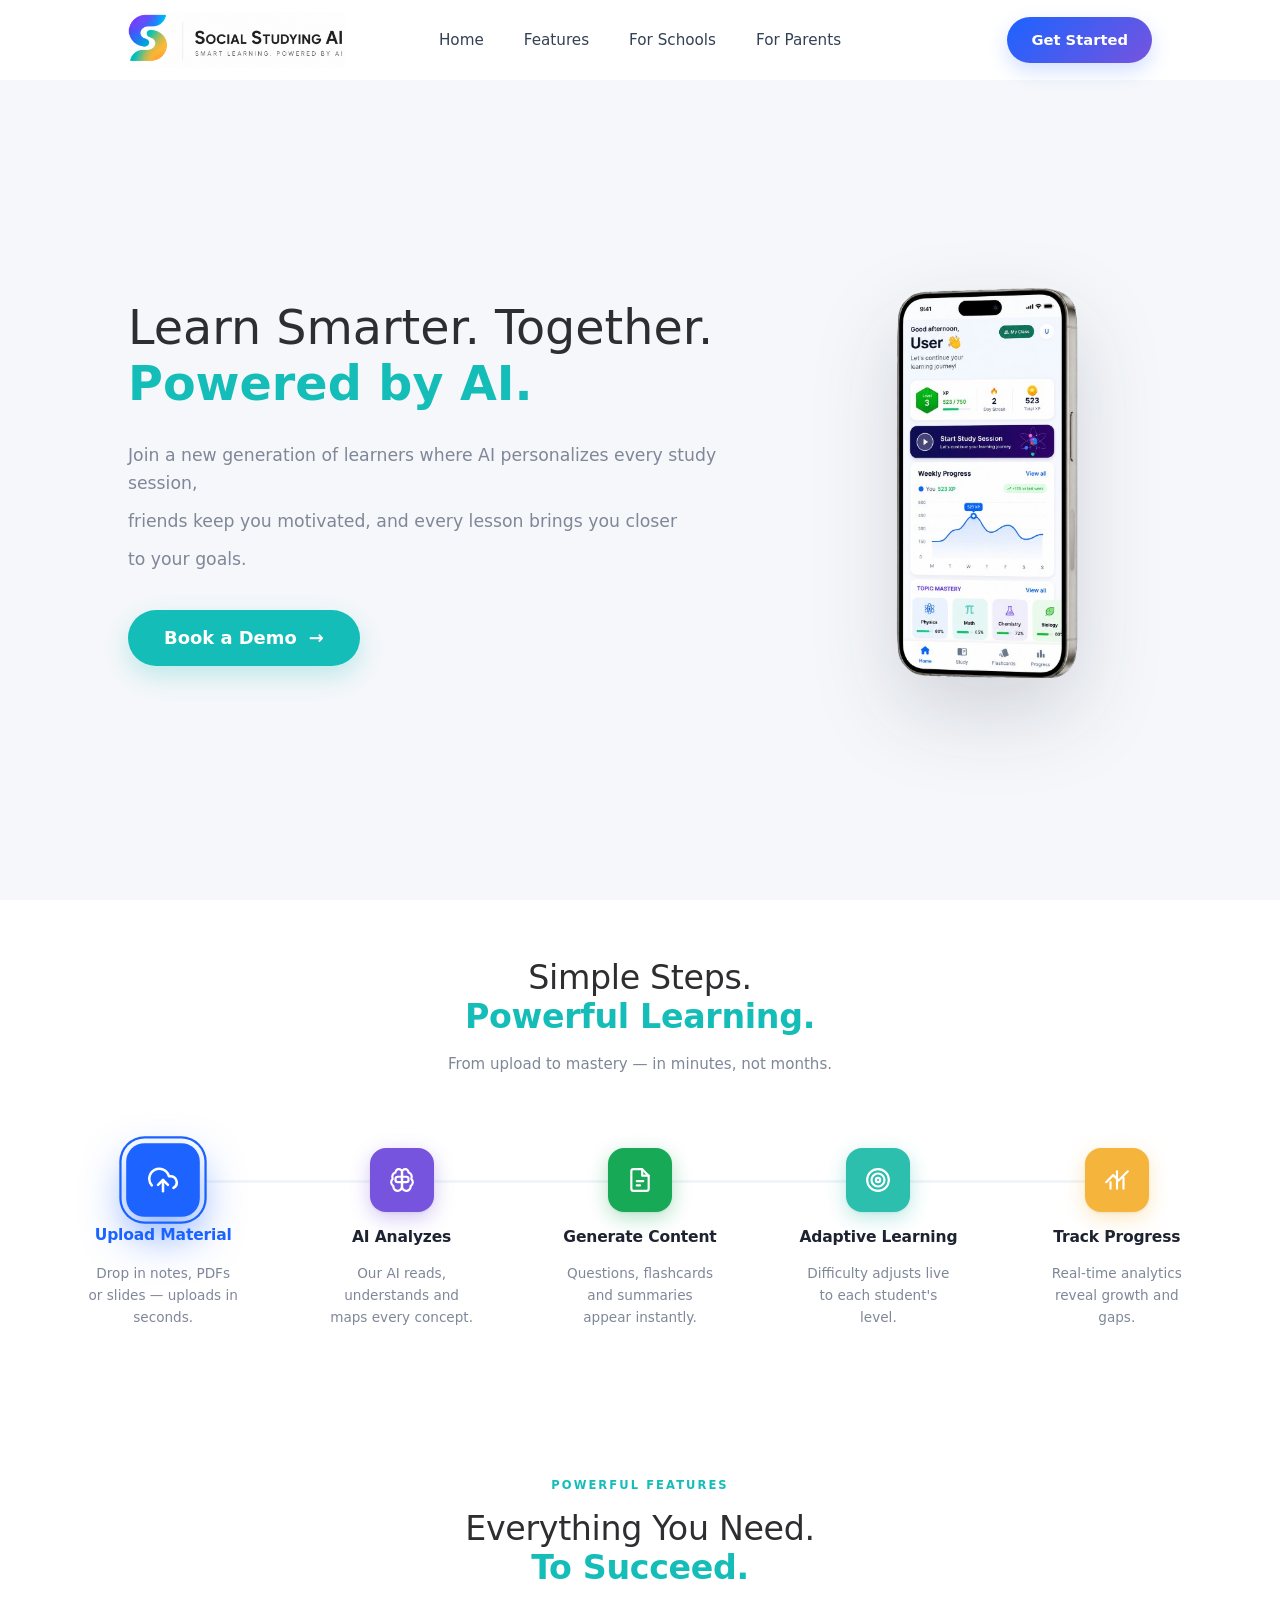
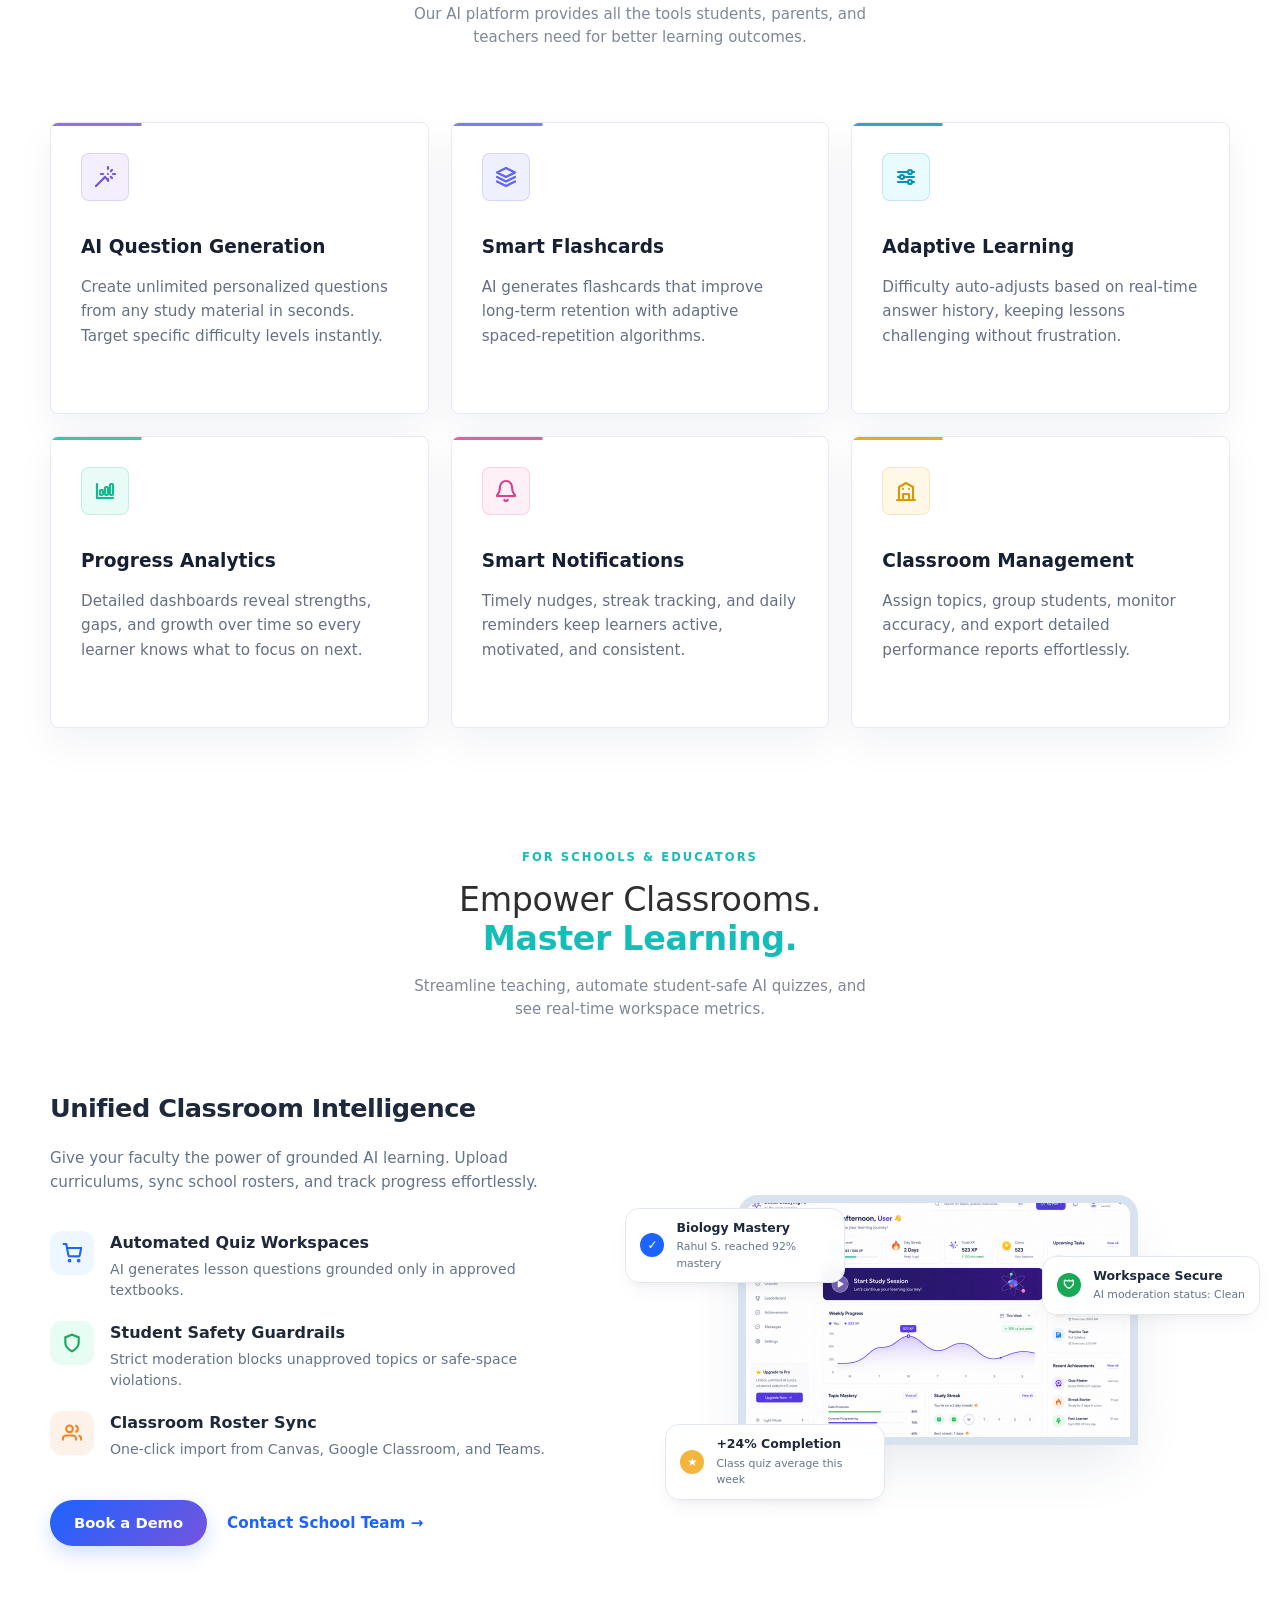
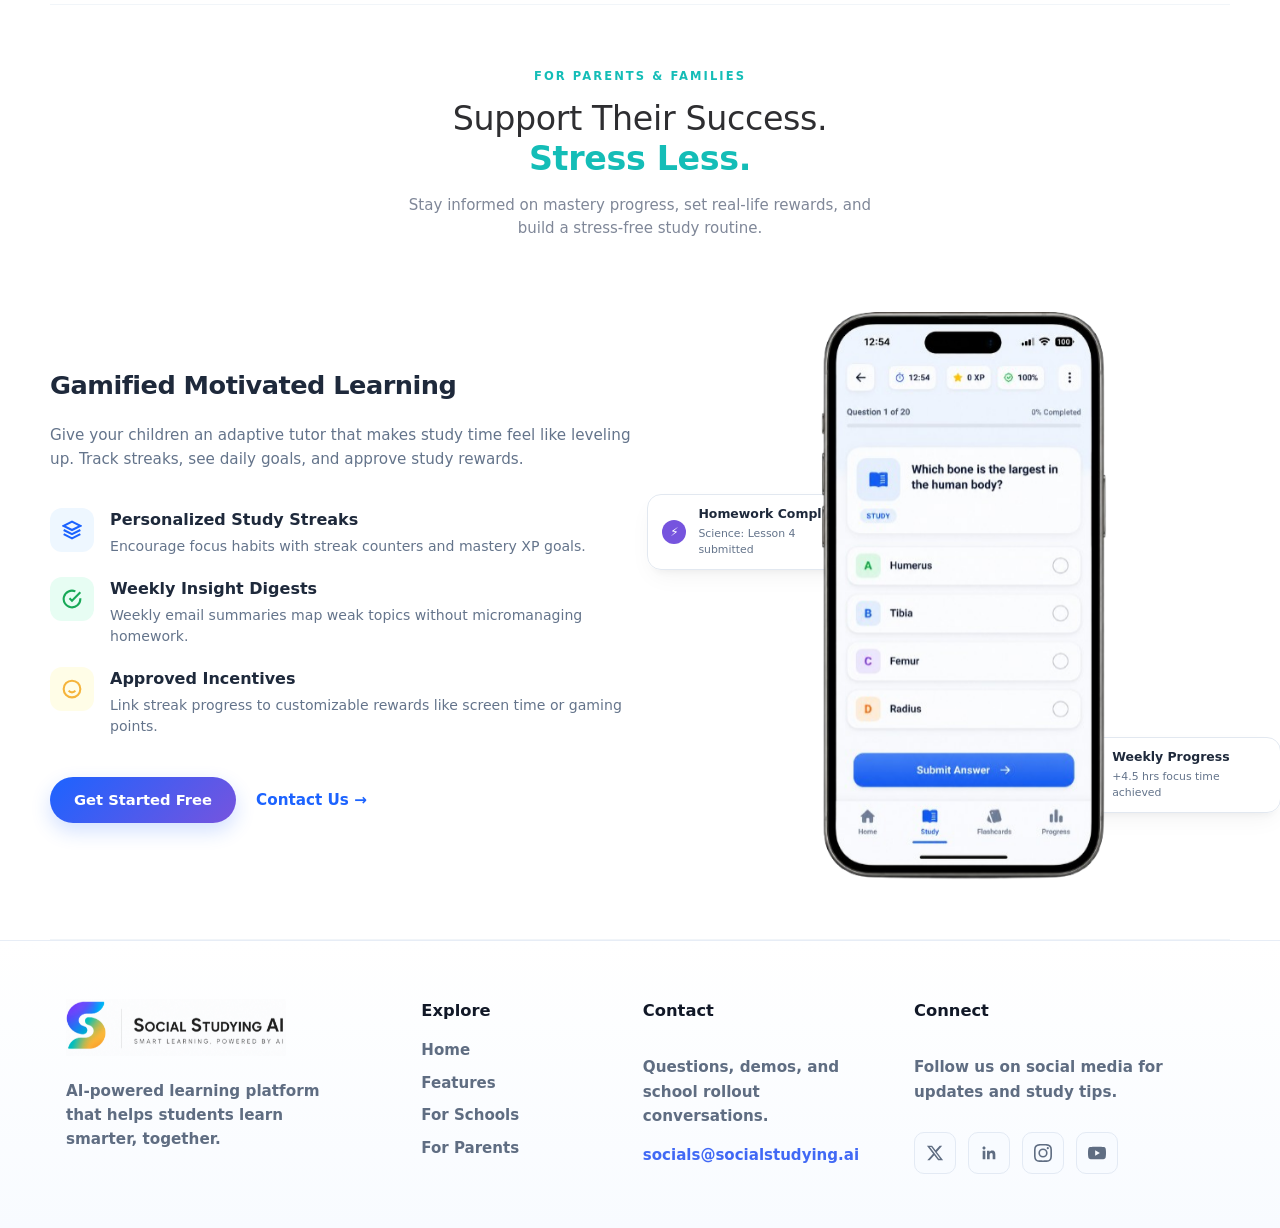
==== index.html @ 8046aa11 "first commit" ====
<!doctype html>
<html lang="en">
  <head>
    <meta charset="utf-8">
    <meta name="viewport" content="width=device-width, initial-scale=1">
    <meta
      name="description"
      content="Social Studying AI is a clean social studying app landing page for AI-grounded questions, flashcards, adaptive learning paths, admin workspaces, and student analytics."
    >
    <title>Social Studying AI - Learning App</title>
    <link rel="icon" href="app_logo.png">
    <link rel="preload" href="heroimg.png" as="image">
    <link rel="stylesheet" href="styles.css?v=3.0">
  </head>
  <body>
    <header class="site-header" data-header>
      <a class="brand" href="#hero" aria-label="Social Studying AI home">
        <img src="app_logo.png" alt="Social Studying AI" class="brand-mark">
      </a>
      <nav class="main-pill-nav" aria-label="Landing page sections">
        <a href="#hero">Home</a>
        <a href="#features">Features</a>
        <a href="#for-schools">For Schools</a>
        <a href="#for-parents">For Parents</a>
      </nav>
      <a class="header-subscribe" href="#hero">Get Started</a>
    </header>

    <main id="home">
      <section class="hero section-pad" id="hero">
        <div class="hero-copy reveal">
          <h1>Learn Smarter. Together.<br><span>Powered by AI.</span></h1>
          <p class="hero-text">
            <span>Join a new generation of learners where AI personalizes every study session,</span>
            <span>friends keep you motivated, and every lesson brings you closer</span>
            <span>to your goals.</span>
          </p>
          <a href="#contact" class="btn-hero-cta">
            Book a Demo
            <span aria-hidden="true">→</span>
          </a>
        </div>

        <div class="hero-visual reveal" aria-label="Social Studying AI mobile product preview">
          <img class="phone-mockup" src="heroimg.png" alt="Social Studying AI mobile dashboard with level, streak, XP, weekly progress, and topic mastery">
        </div>
      </section>

      <!-- ══════════ HOW IT WORKS ══════════ -->
      <section class="hiw-section section-pad" id="how-it-works" aria-labelledby="hiw-title">

        <div class="hiw-head reveal">
         
          <h2 id="hiw-title">Simple Steps.<br><span>Powerful Learning.</span></h2>
          <p class="hiw-sub">From upload to mastery — in minutes, not months.</p>
        </div>

        <div class="hiw-steps" role="list">
          <div class="hiw-connector" aria-hidden="true">
            <div class="hiw-connector-fill" id="hiw-progress-line" aria-hidden="true"></div>
          </div>

          <!-- Step 1 -->
          <div class="hiw-card" role="listitem" style="--sc:#1c63ff;--i:0">
            <div class="hiw-card-num">01</div>
            <div class="hiw-card-icon">
              <svg viewBox="0 0 24 24" fill="none" stroke="white" stroke-width="2" stroke-linecap="round" stroke-linejoin="round">
                <polyline points="16 16 12 12 8 16"/><line x1="12" y1="12" x2="12" y2="21"/>
                <path d="M20.39 18.39A5 5 0 0018 9h-1.26A8 8 0 103 16.3"/>
              </svg>
            </div>
            <h3>Upload Material</h3>
            <p>Drop in notes, PDFs or slides — uploads in seconds.</p>
          </div>

          <!-- Step 2 -->
          <div class="hiw-card" role="listitem" style="--sc:#7654de;--i:1">
            <div class="hiw-card-num">02</div>
            <div class="hiw-card-icon">
              <svg viewBox="0 0 24 24" fill="none" stroke="white" stroke-width="2" stroke-linecap="round" stroke-linejoin="round">
                <path d="M12 5a3 3 0 1 0-5.997.125 4 4 0 0 0-2.526 5.77 4 4 0 0 0 .556 6.588A4 4 0 1 0 12 18Z"/>
                <path d="M12 5a3 3 0 1 1 5.997.125 4 4 0 0 1 2.526 5.77 4 4 0 0 1-.556 6.588A4 4 0 1 1 12 18Z"/>
                <path d="M12 5v14"/>
                <path d="M12 9h4a2 2 0 0 1 2 2v1a2 2 0 0 1-2 2h-4"/>
                <path d="M12 9H8a2 2 0 0 0-2 2v1a2 2 0 0 0 2 2h4"/>
              </svg>
            </div>
            <h3>AI Analyzes</h3>
            <p>Our AI reads, understands and maps every concept.</p>
          </div>

          <!-- Step 3 -->
          <div class="hiw-card" role="listitem" style="--sc:#18a957;--i:2">
            <div class="hiw-card-num">03</div>
            <div class="hiw-card-icon">
              <svg viewBox="0 0 24 24" fill="none" stroke="white" stroke-width="2" stroke-linecap="round" stroke-linejoin="round">
                <path d="M14 2H6a2 2 0 00-2 2v16a2 2 0 002 2h12a2 2 0 002-2V8z"/>
                <polyline points="14 2 14 8 20 8"/>
                <line x1="9" y1="13" x2="15" y2="13"/>
                <line x1="9" y1="17" x2="12" y2="17"/>
              </svg>
            </div>
            <h3>Generate Content</h3>
            <p>Questions, flashcards and summaries appear instantly.</p>
          </div>

          <!-- Step 4 -->
          <div class="hiw-card" role="listitem" style="--sc:#2cbfae;--i:3">
            <div class="hiw-card-num">04</div>
            <div class="hiw-card-icon">
              <svg viewBox="0 0 24 24" fill="none" stroke="white" stroke-width="2" stroke-linecap="round" stroke-linejoin="round">
                <circle cx="12" cy="12" r="10"/>
                <circle cx="12" cy="12" r="6"/>
                <circle cx="12" cy="12" r="2"/>
              </svg>
            </div>
            <h3>Adaptive Learning</h3>
            <p>Difficulty adjusts live to each student's level.</p>
          </div>

          <!-- Step 5 -->
          <div class="hiw-card" role="listitem" style="--sc:#f5b43b;--i:4">
            <div class="hiw-card-num">05</div>
            <div class="hiw-card-icon">
              <svg viewBox="0 0 24 24" fill="none" stroke="white" stroke-width="2" stroke-linecap="round" stroke-linejoin="round">
                <line x1="18" y1="20" x2="18" y2="10"/>
                <line x1="12" y1="20" x2="12" y2="4"/>
                <line x1="6" y1="20" x2="6" y2="14"/>
                <polyline points="22 4 13.5 12.5 8.5 7.5 2 14"/>
              </svg>
            </div>
            <h3>Track Progress</h3>
            <p>Real-time analytics reveal growth and gaps.</p>
          </div>

        </div><!-- /.hiw-steps -->

      </section>
      <!-- ══════════════════════════════════ -->
<section class="product-features-section section-pad" id="features" aria-labelledby="features-title">
        <div class="hiw-head reveal">
          <span class="hiw-kicker">POWERFUL FEATURES</span>
          <h2 id="features-title">Everything You Need.<br><span>To Succeed.</span></h2>
          <p class="hiw-sub">Our AI platform provides all the tools students, parents, and teachers need for better learning outcomes.</p>
        </div>

        <div class="product-feature-grid">
          <article class="product-feature-card reveal" style="--feature-color:#7654de;--feature-rgb:118,84,222;--feature-soft:#f3efff;">
            <span class="product-feature-icon" aria-hidden="true">
              <svg viewBox="0 0 24 24" fill="none" stroke="currentColor" stroke-width="2.2" stroke-linecap="round" stroke-linejoin="round">
                <path d="M15 4V2"/>
                <path d="M15 16v-2"/>
                <path d="M8 9h2"/>
                <path d="M20 9h2"/>
                <path d="M17.8 11.8 19 13"/>
                <path d="M15 9h.01"/>
                <path d="M17.8 6.2 19 5"/>
                <path d="m3 21 9-9"/>
                <path d="m12 12 3 3"/>
              </svg>
            </span>
            <h3>AI Question Generation</h3>
            <p>Create unlimited personalized questions from any study material in seconds. Target specific difficulty levels instantly.</p>
          </article>

          <article class="product-feature-card reveal" style="--feature-color:#5e63f5;--feature-rgb:94,99,245;--feature-soft:#eef0ff;">
            <span class="product-feature-icon" aria-hidden="true">
              <svg viewBox="0 0 24 24" fill="none" stroke="currentColor" stroke-width="2.2" stroke-linecap="round" stroke-linejoin="round">
                <path d="m12 3 9 4.5-9 4.5-9-4.5L12 3Z"/>
                <path d="m3 12 9 4.5 9-4.5"/>
                <path d="m3 16.5 9 4.5 9-4.5"/>
              </svg>
            </span>
            <h3>Smart Flashcards</h3>
            <p>AI generates flashcards that improve long-term retention with adaptive spaced-repetition algorithms.</p>
          </article>

          <article class="product-feature-card reveal" style="--feature-color:#0891b2;--feature-rgb:8,145,178;--feature-soft:#e9fbff;">
            <span class="product-feature-icon" aria-hidden="true">
              <svg viewBox="0 0 24 24" fill="none" stroke="currentColor" stroke-width="2.2" stroke-linecap="round" stroke-linejoin="round">
                <path d="M4 7h10"/>
                <path d="M18 7h2"/>
                <path d="M4 12h2"/>
                <path d="M10 12h10"/>
                <path d="M4 17h10"/>
                <path d="M18 17h2"/>
                <circle cx="16" cy="7" r="2"/>
                <circle cx="8" cy="12" r="2"/>
                <circle cx="16" cy="17" r="2"/>
              </svg>
            </span>
            <h3>Adaptive Learning</h3>
            <p>Difficulty auto-adjusts based on real-time answer history, keeping lessons challenging without frustration.</p>
          </article>

          <article class="product-feature-card reveal" style="--feature-color:#14b98f;--feature-rgb:20,185,143;--feature-soft:#e9fbf6;">
            <span class="product-feature-icon" aria-hidden="true">
              <svg viewBox="0 0 24 24" fill="none" stroke="currentColor" stroke-width="2.2" stroke-linecap="round" stroke-linejoin="round">
                <path d="M4 19V5"/>
                <path d="M4 19h16"/>
                <rect x="7" y="11" width="3" height="5" rx="1"/>
                <rect x="12" y="8" width="3" height="8" rx="1"/>
                <rect x="17" y="5" width="3" height="11" rx="1"/>
              </svg>
            </span>
            <h3>Progress Analytics</h3>
            <p>Detailed dashboards reveal strengths, gaps, and growth over time so every learner knows what to focus on next.</p>
          </article>

          <article class="product-feature-card reveal" style="--feature-color:#db3f8d;--feature-rgb:219,63,141;--feature-soft:#fff0f7;">
            <span class="product-feature-icon" aria-hidden="true">
              <svg viewBox="0 0 24 24" fill="none" stroke="currentColor" stroke-width="2.2" stroke-linecap="round" stroke-linejoin="round">
                <path d="M18 8a6 6 0 0 0-12 0c0 7-3 7-3 9h18c0-2-3-2-3-9"/>
                <path d="M13.73 21a2 2 0 0 1-3.46 0"/>
              </svg>
            </span>
            <h3>Smart Notifications</h3>
            <p>Timely nudges, streak tracking, and daily reminders keep learners active, motivated, and consistent.</p>
          </article>

          <article class="product-feature-card reveal" style="--feature-color:#d99a00;--feature-rgb:217,154,0;--feature-soft:#fff8e6;">
            <span class="product-feature-icon" aria-hidden="true">
              <svg viewBox="0 0 24 24" fill="none" stroke="currentColor" stroke-width="2.2" stroke-linecap="round" stroke-linejoin="round">
                <path d="M3 21h18"/>
                <path d="M5 21V8l7-4 7 4v13"/>
                <path d="M9 21v-6h6v6"/>
                <path d="M9 10h.01"/>
                <path d="M15 10h.01"/>
              </svg>
            </span>
            <h3>Classroom Management</h3>
            <p>Assign topics, group students, monitor accuracy, and export detailed performance reports effortlessly.</p>
          </article>
        </div>
      </section>
      <!-- ══════════ SCHOOLS & EDUCATORS ══════════ -->
      <section class="schools-section section-pad" id="for-schools" aria-labelledby="schools-title">
        <div class="hiw-head reveal">
          <span class="hiw-kicker">FOR SCHOOLS &amp; EDUCATORS</span>
          <h2 id="schools-title">Empower Classrooms.<br><span>Master Learning.</span></h2>
          <p class="hiw-sub">Streamline teaching, automate student-safe AI quizzes, and see real-time workspace metrics.</p>
        </div>

        <div class="split-showcase reveal">
          <div class="showcase-content">
            <h3>Unified Classroom Intelligence</h3>
            <p>Give your faculty the power of grounded AI learning. Upload curriculums, sync school rosters, and track progress effortlessly.</p>
            
            <ul class="benefit-list">
              <li>
                <span class="benefit-icon" style="background:#eef7ff;color:#1c63ff">
                  <svg viewBox="0 0 24 24" fill="none" stroke="currentColor" stroke-width="2.5"><circle cx="9" cy="21" r="1"/><circle cx="20" cy="21" r="1"/><path d="M1 1h4l2.68 13.39a2 2 0 002 1.61h9.72a2 2 0 002-1.61L23 6H6"/></svg>
                </span>
                <div>
                  <strong>Automated Quiz Workspaces</strong>
                  <p>AI generates lesson questions grounded only in approved textbooks.</p>
                </div>
              </li>
              <li>
                <span class="benefit-icon" style="background:#e7fdf3;color:#18a957">
                  <svg viewBox="0 0 24 24" fill="none" stroke="currentColor" stroke-width="2.5"><path d="M12 22s8-4 8-10V5l-8-3-8 3v7c0 6 8 10 8 10z"/></svg>
                </span>
                <div>
                  <strong>Student Safety Guardrails</strong>
                  <p>Strict moderation blocks unapproved topics or safe-space violations.</p>
                </div>
              </li>
              <li>
                <span class="benefit-icon" style="background:#fdf2e9;color:#f5821f">
                  <svg viewBox="0 0 24 24" fill="none" stroke="currentColor" stroke-width="2.5"><path d="M17 21v-2a4 4 0 00-4-4H5a4 4 0 00-4 4v2"/><circle cx="9" cy="7" r="4"/><path d="M23 21v-2a4 4 0 00-3-3.87"/><path d="M16 3.13a4 4 0 010 7.75"/></svg>
                </span>
                <div>
                  <strong>Classroom Roster Sync</strong>
                  <p>One-click import from Canvas, Google Classroom, and Teams.</p>
                </div>
              </li>
            </ul>

            <div class="showcase-cta">
              <a class="header-subscribe" href="#contact">Book a Demo</a>
              <a class="btn-secondary-link" href="#contact">Contact School Team &rarr;</a>
            </div>
          </div>

          <div class="showcase-visual">
            <div class="laptop-frame">
              <img src="dashboard.png" alt="School Dashboard Mockup" class="laptop-screen-img">
            </div>

            <!-- Floating UI Cards -->
            <div class="floating-ui-card f-ui-1">
              <span class="f-ui-icon bg-blue">✓</span>
              <div>
                <strong>Biology Mastery</strong>
                <p>Rahul S. reached 92% mastery</p>
              </div>
            </div>
            <div class="floating-ui-card f-ui-2">
              <span class="f-ui-icon bg-green">🛡</span>
              <div>
                <strong>Workspace Secure</strong>
                <p>AI moderation status: Clean</p>
              </div>
            </div>
            <div class="floating-ui-card f-ui-3">
              <span class="f-ui-icon bg-yellow">★</span>
              <div>
                <strong>+24% Completion</strong>
                <p>Class quiz average this week</p>
              </div>
            </div>
          </div>
        </div>

      </section>

      <!-- ══════════ PARENTS & FAMILIES ══════════ -->
      <section class="parents-section section-pad" id="for-parents" aria-labelledby="parents-title">
        <div class="hiw-head reveal">
          <span class="hiw-kicker">FOR PARENTS &amp; FAMILIES</span>
          <h2 id="parents-title">Support Their Success.<br><span>Stress Less.</span></h2>
          <p class="hiw-sub">Stay informed on mastery progress, set real-life rewards, and build a stress-free study routine.</p>
        </div>

        <div class="split-showcase reveal reverse">
          <div class="showcase-content">
            <h3>Gamified Motivated Learning</h3>
            <p>Give your children an adaptive tutor that makes study time feel like leveling up. Track streaks, see daily goals, and approve study rewards.</p>

            <ul class="benefit-list">
              <li>
                <span class="benefit-icon" style="background:#eef7ff;color:#1c63ff">
                  <svg viewBox="0 0 24 24" fill="none" stroke="currentColor" stroke-width="2.5"><path d="M12 2L2 7l10 5 10-5-10-5zM2 17l10 5 10-5M2 12l10 5 10-5"/></svg>
                </span>
                <div>
                  <strong>Personalized Study Streaks</strong>
                  <p>Encourage focus habits with streak counters and mastery XP goals.</p>
                </div>
              </li>
              <li>
                <span class="benefit-icon" style="background:#e7fdf3;color:#18a957">
                  <svg viewBox="0 0 24 24" fill="none" stroke="currentColor" stroke-width="2.5"><path d="M22 11.08V12a10 10 0 11-5.93-9.14"/><polyline points="22 4 12 14.01 9 11.01"/></svg>
                </span>
                <div>
                  <strong>Weekly Insight Digests</strong>
                  <p>Weekly email summaries map weak topics without micromanaging homework.</p>
                </div>
              </li>
              <li>
                <span class="benefit-icon" style="background:#fffde7;color:#f5b43b">
                  <svg viewBox="0 0 24 24" fill="none" stroke="currentColor" stroke-width="2.5"><circle cx="12" cy="12" r="10"/><path d="M8 14s1.5 2 4 2 4-2 4-2"/><line x1="9" y1="9" x2="9.01" y2="9"/><line x1="15" y1="9" x2="15.01" y2="9"/></svg>
                </span>
                <div>
                  <strong>Approved Incentives</strong>
                  <p>Link streak progress to customizable rewards like screen time or gaming points.</p>
                </div>
              </li>
            </ul>

            <div class="showcase-cta">
              <a class="header-subscribe" href="#hero">Get Started Free</a>
              <a class="btn-secondary-link" href="#contact">Contact Us &rarr;</a>
            </div>
          </div>

          <div class="showcase-visual parent-showcase-visual">
            <div class="mobile-frame-container">
              <img class="mobile-screen-img" src="ChatGPT_Image_Jul_10__2026__12_10_06_PM-removebg-preview.png" alt="Social Studying AI study quiz screen with progress, options, and bottom navigation">
            </div>

            <!-- Floating UI Cards -->
            <div class="floating-ui-card m-ui-1">
              <span class="f-ui-icon bg-purple">⚡</span>
              <div>
                <strong>Homework Complete</strong>
                <p>Science: Lesson 4 submitted</p>
              </div>
            </div>
            <div class="floating-ui-card m-ui-2">
              <span class="f-ui-icon bg-yellow">🔥</span>
              <div>
                <strong>Weekly Progress</strong>
                <p>+4.5 hrs focus time achieved</p>
              </div>
            </div>
          </div>
        </div>

      </section>
   

</main>

    <footer class="site-footer">
      <div class="footer-brand">
        <div class="footer-logo-link" aria-label="Social Studying AI">
          <img src="app_logo.png" alt="Social Studying AI" class="footer-logo">
        </div>
        <p>AI-powered learning platform that helps students learn smarter, together.</p>
      </div>

      <nav class="footer-links" aria-label="Footer navigation">
        <h3>Explore</h3>
        <div>
          <a href="#hero">Home</a>
          <a href="#features">Features</a>
          <a href="#for-schools">For Schools</a>
          <a href="#for-parents">For Parents</a>
        </div>
      </nav>

      <div class="footer-contact">
        <h3>Contact</h3>
        <p>Questions, demos, and school rollout conversations.</p>
        <a href="mailto:hello@socialstudying.ai">socials@socialstudying.ai</a>
      </div>

      <div class="footer-social">
        <h3>Connect</h3>
        <p>Follow us on social media for updates and study tips.</p>
        <div class="social-row" aria-label="Social media">
          <a href="https://x.com/socialstudying" class="social-icon si-x" aria-label="X" target="_blank" rel="noopener">
            <svg viewBox="0 0 24 24" width="18" height="18" fill="currentColor">
              <path d="M18.244 2.25h3.308l-7.227 8.26 8.502 11.24H16.17l-5.214-6.817L4.99 21.75H1.68l7.73-8.835L1.254 2.25H8.08l4.713 6.231zm-1.161 17.52h1.833L7.084 4.126H5.117z"/>
            </svg>
          </a>
          <a href="https://linkedin.com/company/socialstudying" class="social-icon si-linkedin" aria-label="LinkedIn" target="_blank" rel="noopener">
            <svg viewBox="0 0 24 24" width="18" height="18" fill="currentColor">
              <path d="M20.447 20.452h-3.554v-5.569c0-1.328-.027-3.037-1.852-3.037-1.853 0-2.136 1.445-2.136 2.939v5.667H9.351V9h3.414v1.561h.046c.477-.9 1.637-1.85 3.37-1.85 3.601 0 4.267 2.37 4.267 5.455v6.286zM5.337 7.433c-1.144 0-2.063-.926-2.063-2.065 0-1.138.92-2.063 2.063-2.063 1.14 0 2.064.925 2.064 2.063 0 1.139-.925 2.065-2.064 2.065zm1.782 13.019H3.555V9h3.564v11.452z"/>
            </svg>
          </a>
          <a href="https://instagram.com/socialstudying" class="social-icon si-instagram" aria-label="Instagram" target="_blank" rel="noopener">
            <svg viewBox="0 0 24 24" width="18" height="18" fill="currentColor">
              <path d="M12 2.163c3.204 0 3.584.012 4.85.07 3.252.148 4.771 1.691 4.919 4.919.058 1.265.069 1.645.069 4.849 0 3.205-.012 3.584-.069 4.849-.149 3.225-1.664 4.771-4.919 4.919-1.266.058-1.644.07-4.85.07-3.204 0-3.584-.012-4.849-.07-3.26-.149-4.771-1.699-4.919-4.92-.058-1.265-.07-1.644-.07-4.849 0-3.204.013-3.583.07-4.849.149-3.227 1.664-4.771 4.919-4.919 1.266-.057 1.645-.069 4.849-.069zM12 0C8.741 0 8.333.014 7.053.072 2.695.272.273 2.69.073 7.051.014 8.333 0 8.741 0 12c0 3.259.014 3.668.072 4.948.2 4.358 2.618 6.78 6.98 6.98 1.281.058 1.689.072 4.948.072 3.259 0 3.668-.014 4.948-.072 4.354-.2 6.782-2.618 6.979-6.98.059-1.28.073-1.689.073-4.948 0-3.259-.014-3.667-.072-4.947-.196-4.354-2.617-6.78-6.979-6.98C15.668.014 15.259 0 12 0zm0 5.838a6.162 6.162 0 100 12.324 6.162 6.162 0 000-12.324zM12 16a4 4 0 110-8 4 4 0 010 8zm6.406-11.845a1.44 1.44 0 100 2.881 1.44 1.44 0 000-2.881z"/>
            </svg>
          </a>
          <a href="https://youtube.com/socialstudying" class="social-icon si-youtube" aria-label="YouTube" target="_blank" rel="noopener">
            <svg viewBox="0 0 24 24" width="18" height="18" fill="currentColor">
              <path d="M23.498 6.163a3.003 3.003 0 00-2.11-2.11C19.517 3.545 12 3.545 12 3.545s-7.517 0-9.388.508a3.003 3.003 0 00-2.11 2.11C0 8.033 0 12 0 12s0 3.967.502 5.837a3.003 3.003 0 002.11 2.11c1.871.508 9.388.508 9.388.508s7.517 0 9.388-.508a3.003 3.003 0 002.11-2.11C24 15.967 24 12 24 12s0-3.967-.502-5.837zM9.545 15.568V8.432L15.818 12l-6.273 3.568z"/>
            </svg>
          </a>
        </div>
      </div>
    </footer>

    <!-- ══════════ POPUP MODAL FORM ══════════ -->
    <div class="modal-overlay" id="demo-modal" aria-hidden="true">
      <div class="modal-container" role="dialog" aria-modal="true" aria-labelledby="modal-title" aria-describedby="modal-description">
        <button class="modal-close" aria-label="Close modal" id="close-modal-btn">&times;</button>
        <div class="modal-header">
          <h2 id="modal-title">Book a Demo</h2>
          <p id="modal-description">Choose a date and time that works for you. We’ll email you a confirmation.</p>
        </div>
        <form class="modal-form" id="demo-booking-form">
          <div class="form-row">
            <div class="form-group">
              <label for="modal-first-name">First name</label>
              <input type="text" id="modal-first-name" name="firstName" placeholder="John" autocomplete="given-name" maxlength="80" required>
            </div>
            <div class="form-group">
              <label for="modal-last-name">Last name</label>
              <input type="text" id="modal-last-name" name="lastName" placeholder="Parker" autocomplete="family-name" maxlength="80" required>
            </div>
          </div>
          
          <div class="form-group">
            <label for="modal-email">Work email</label>
            <input type="email" id="modal-email" name="email" placeholder="john@company.com" autocomplete="email" required>
          </div>
          
          <div class="form-row">
            <div class="form-group">
              <label for="modal-date">Preferred date</label>
              <input type="date" id="modal-date" name="date" required>
            </div>
            <div class="form-group">
              <label for="modal-time">Preferred time</label>
              <input type="time" id="modal-time" name="time" required>
            </div>
          </div>
          
          <p class="form-status" id="booking-status" role="status" aria-live="polite"></p>
          <div class="form-submit">
            <button type="submit" class="btn-submit">Book a Demo <span aria-hidden="true">→</span></button>
          </div>
        </form>
      </div>
    </div>

    <script src="script.js?v=3.2"></script>
  </body>
</html>
---- styles.css ----
:root {
  color-scheme: light;
  --bg: #f7fbff;
  --surface: #ffffff;
  --surface-soft: #f1f7ff;
  --text: #0d1533;
  --muted: #657086;
  --line: #dfe8f4;
  --blue: #1c63ff;
  --blue-strong: #0e48d7;
  --teal: #2cbfae;
  --green: #18a957;
  --violet: #7654de;
  --amber: #f5b43b;
  --rose: #f06a7a;
  --shadow: 0 24px 70px rgba(21, 41, 82, 0.12);
  --shadow-soft: 0 12px 34px rgba(36, 57, 98, 0.1);
  --radius: 8px;
  --max: 1180px;
}

* {
  box-sizing: border-box;
}

html {
  scroll-behavior: smooth;
}

body {
  position: relative;
  margin: 0;
  font-family:
    Inter, ui-sans-serif, system-ui, -apple-system, BlinkMacSystemFont, "Segoe UI",
    sans-serif;
  background: #ffffff;
  color: var(--text);
  line-height: 1.5;
  overflow-x: hidden;
}

body::before {
  display: none;
}

body.nav-open {
  overflow: hidden;
}

a {
  color: inherit;
  text-decoration: none;
}

img {
  display: block;
  max-width: 100%;
}

button,
a {
  -webkit-tap-highlight-color: transparent;
}

button {
  font: inherit;
}

.site-header {
  position: sticky;
  top: 0;
  z-index: 100;
  display: grid;
  grid-template-columns: 1fr auto 1fr;
  align-items: center;
  gap: 22px;
  width: 100%;
  min-height: 80px;
  margin: 0;
  padding: 0 calc((100% - min(80vw, 1490px)) / 2);
  background: #ffffff;
  border: 0;
  box-shadow: none;
  transition: min-height 250ms ease;
}

.site-header.is-scrolled {
  min-height: 70px;
  box-shadow: none;
}

.hero {
  position: relative;
  overflow: visible;
  padding: clamp(64px, 8vw, 96px) clamp(24px, 6vw, 48px);
  border-radius: 0;
  background: transparent !important;
  color: var(--text);
  box-shadow: none;
}

.hero::before {
  content: "";
  position: absolute;
  top: 0;
  left: 50%;
  transform: translateX(-50%);
  width: 100vw;
  height: 100%;
  background: #f5f7fa;
  z-index: -1;
  pointer-events: none;
}

.hero::after {
  display: none;
}

.hero-copy,
.hero-visual {
  position: relative;
  z-index: 1;
  background: transparent !important;
}

.hero h1 {
  color: var(--text);
}

.hero h1 span {
  color: var(--text);
}

.hero-text {
  max-width: 42rem;
}

.hero-text span {
  display: inline-block;
}

.hero-text span + span::before {
  content: "";
  display: block;
  height: 10px;
}

.hero-visual {
  display: grid;
  place-items: center;
  background: transparent !important;
  padding: 0 !important;
  border: 0 !important;
  border-radius: 0 !important;
  box-shadow: none !important;
}

.hero-visual .phone-mockup {
  box-shadow: none !important;
  filter: drop-shadow(0 34px 42px rgba(22, 32, 55, 0.16));
}

@media (max-width: 920px) {
  .hero {
    padding: clamp(48px, 10vw, 64px);
  }

  .hero {
    border-radius: 28px;
  }
}

@media (max-width: 760px) {
  .site-header {
    position: relative;
    grid-template-columns: 1fr;
    gap: 12px;
    width: 100%;
    margin: 0;
    padding: 16px;
    min-height: auto;
    border: 0;
  }

  .main-pill-nav {
    overflow-x: auto;
    padding: 8px;
  }

  .main-pill-nav a {
    white-space: nowrap;
  }

  .hero {
    border-radius: 22px;
  }
}

.brand {
  display: inline-flex;
  align-items: center;
  gap: 8px;
  min-width: max-content;
  color: var(--text);
  font-weight: 800;
  letter-spacing: 0;
}

.site-header .brand {
  color: #14bdb7;
  font-size: clamp(1.6rem, 2.05vw, 2.55rem);
  font-weight: 900;
  line-height: 1;
}

.site-header .brand {
  flex: 0 0 auto;
  justify-self: start;
}

.brand-symbol {
  position: relative;
  display: inline-grid;
  place-items: center;
  width: 40px;
  height: 40px;
  border-radius: 7px;
  background: #18c3bd;
}

.brand-symbol::before {
  content: "";
  width: 15px;
  height: 15px;
  border: 4px solid #ffffff;
  border-left-color: transparent;
  border-radius: 50%;
}

.brand-symbol::after {
  content: "";
  position: absolute;
  left: 7px;
  top: 18px;
  width: 8px;
  height: 4px;
  border-top: 3px solid #ffffff;
  border-bottom: 3px solid #ffffff;
}

.brand-symbol span {
  position: absolute;
  right: 10px;
  top: 9px;
  width: 4px;
  height: 4px;
  border-radius: 50%;
  background: #ffffff;
}

.brand-mark {
  height: 56px;
  width: 217px;
  display: block;
  mix-blend-mode: multiply;
  image-rendering: -webkit-optimize-contrast;
}

.main-pill-nav {
  grid-column: 2;
  display: flex;
  align-items: center;
  justify-content: center;
  gap: 32px;
  min-height: 54px;
  padding: 6px 0;
}

.main-pill-nav a {
  display: inline-flex;
  align-items: center;
  justify-content: center;
  min-height: 40px;
  padding: 0 4px;
  color: #334155;
  font-size: 0.95rem;
  font-weight: 500 !important;
  white-space: nowrap;
  transition: color 180ms ease, transform 180ms ease;
}

.main-pill-nav a:hover,
.main-pill-nav a:focus-visible {
  color: #1c63ff;
  transform: translateY(-1px);
  outline: 0;
}

.header-subscribe {
  grid-column: 3;
  justify-self: end;
  display: inline-flex;
  align-items: center;
  justify-content: center;
  min-height: 46px;
  padding: 0 24px;
  border-radius: 99px;
  background: linear-gradient(135deg, #1c63ff 0%, #7654de 100%);
  color: #ffffff;
  font-size: 0.92rem;
  font-weight: 800;
  white-space: nowrap;
  box-shadow: 0 8px 20px rgba(28, 99, 255, 0.2);
  transition: transform 180ms ease, box-shadow 180ms ease, filter 180ms ease;
}

.header-subscribe:hover,
.header-subscribe:focus-visible {
  transform: translateY(-1.5px);
  box-shadow: 0 12px 28px rgba(28, 99, 255, 0.3);
  filter: brightness(1.05);
  outline: 0;
}

.site-nav {
  justify-self: center;
  display: flex;
  align-items: center;
  gap: 6px;
  color: #33405a;
  font-size: 0.95rem;
  font-weight: 700;
}

.site-nav a {
  padding: 10px 12px;
  border-radius: 8px;
  transition: background 160ms ease, color 160ms ease;
}

.site-nav a:hover {
  background: #f1f7ff;
  color: var(--blue-strong);
}

.header-cta,
.btn {
  display: inline-flex;
  align-items: center;
  justify-content: center;
  gap: 10px;
  min-height: 46px;
  border-radius: 8px;
  font-weight: 800;
  letter-spacing: 0;
  transition: transform 180ms ease, box-shadow 180ms ease, background 180ms ease;
}

.header-cta {
  padding: 0 18px;
  background: var(--text);
  color: white;
  box-shadow: 0 10px 28px rgba(13, 21, 51, 0.16);
}

.header-cta:hover,
.btn:hover {
  transform: translateY(-2px);
}

.nav-toggle {
  display: none;
  width: 44px;
  height: 44px;
  border: 1px solid var(--line);
  border-radius: 8px;
  background: white;
  cursor: pointer;
}

.nav-toggle span {
  display: block;
  width: 18px;
  height: 2px;
  margin: 4px auto;
  border-radius: 2px;
  background: var(--text);
  transition: transform 180ms ease, opacity 180ms ease;
}

.section-pad {
  width: min(calc(100% - 32px), var(--max));
  margin: 0 auto;
  padding: 58px 0;
}

.sr-only {
  position: absolute;
  width: 1px;
  height: 1px;
  padding: 0;
  overflow: hidden;
  clip: rect(0, 0, 0, 0);
  white-space: nowrap;
  border: 0;
}

.hero {
  display: grid;
  grid-template-columns: minmax(620px, 1fr) minmax(300px, 0.55fr);
  align-items: center;
  gap: clamp(38px, 6vw, 120px);
  width: min(80vw, 1490px);
  min-height: calc(100vh - 80px);
  padding-top: 0;
  padding-bottom: 14px;
}

.eyebrow {
  display: inline-flex;
  align-items: center;
  gap: 9px;
  width: fit-content;
  margin: 0 0 18px;
  color: var(--blue-strong);
  font-size: 0.78rem;
  font-weight: 850;
  letter-spacing: 0.08em;
  text-transform: uppercase;
}

.pulse-dot {
  width: 9px;
  height: 9px;
  border-radius: 50%;
  background: var(--teal);
  box-shadow: 0 0 0 0 rgba(44, 191, 174, 0.42);
  animation: pulse 2.2s infinite;
}

.hero h1,
.section-copy h2,
.demo-copy h2,
.cta-panel h2 {
  margin: 0;
  color: var(--text);
  font-weight: 900;
  letter-spacing: 0;
  line-height: 1.02;
}

.hero h1 {
  max-width: 850px;
  color: #2e2e31;
  font-size: clamp(2.95rem, 3.72vw, 4.55rem);
  font-weight: 500;
  line-height: 1.18;
}

.hero h1 span {
  color: #14bdb7;
  font-weight: 900;
}

.hero-text {
  max-width: 760px;
  margin: 30px 0 0;
  color: #7f8798;
  font-size: clamp(1.08rem, 1.18vw, 1.26rem);
  line-height: 1.62;
  font-weight: 500;
}

.hero-text span {
  display: block;
}

.email-signup {
  display: grid;
  grid-template-columns: minmax(0, 1fr) 186px;
  align-items: center;
  gap: 10px;
  width: min(100%, 560px);
  min-height: 66px;
  margin-top: 36px;
  padding: 7px;
  border: 1px solid #dfe4ef;
  border-radius: 999px;
  background: #ffffff;
  box-shadow: 0 12px 28px rgba(36, 52, 86, 0.08);
}

.email-field {
  display: flex;
  align-items: center;
  gap: 13px;
  min-width: 0;
  padding-left: 17px;
}

.email-field input {
  width: 100%;
  min-width: 0;
  height: 52px;
  border: 0;
  outline: 0;
  background: transparent;
  color: #2e2e31;
  font-size: 1.05rem;
  font-weight: 500;
}

.email-field input::placeholder {
  color: #9da3af;
  opacity: 1;
}

.mail-icon {
  position: relative;
  flex: 0 0 22px;
  width: 22px;
  height: 16px;
  border: 2.2px solid #556174;
  border-radius: 3px;
}

.mail-icon::before,
.mail-icon::after {
  content: "";
  position: absolute;
  top: 2px;
  width: 12px;
  height: 2px;
  border-radius: 2px;
  background: #556174;
}

.mail-icon::before {
  left: 1px;
  transform: rotate(35deg);
}

.mail-icon::after {
  right: 1px;
  transform: rotate(-35deg);
}

.email-signup button {
  display: inline-flex;
  align-items: center;
  justify-content: center;
  gap: 12px;
  width: 100%;
  min-height: 52px;
  border: 0;
  border-radius: 999px;
  background: linear-gradient(135deg, #7966f1 0%, #19acd5 100%);
  color: #ffffff;
  font-size: 1.12rem;
  font-weight: 900;
  cursor: pointer;
  box-shadow: 0 10px 24px rgba(32, 163, 210, 0.22);
  transition: transform 180ms ease, box-shadow 180ms ease;
}

.email-signup button:hover {
  transform: translateY(-2px);
  box-shadow: 0 16px 30px rgba(32, 163, 210, 0.26);
}

.email-signup button.is-submitted {
  background: linear-gradient(135deg, #1aa86b 0%, #18bfc0 100%);
}

.arrow-icon {
  position: relative;
  width: 18px;
  height: 14px;
  flex: 0 0 18px;
}

.arrow-icon::before {
  content: "";
  position: absolute;
  top: 2px;
  right: 1px;
  width: 9px;
  height: 9px;
  border-top: 3px solid #ffffff;
  border-right: 3px solid #ffffff;
  transform: rotate(45deg);
}

.arrow-icon::after {
  content: "";
  position: absolute;
  top: 6px;
  left: 0;
  width: 16px;
  height: 3px;
  border-radius: 2px;
  background: #ffffff;
}

.hero-actions {
  display: flex;
  flex-wrap: wrap;
  gap: 12px;
  margin-top: 28px;
}

.btn {
  min-width: 178px;
  padding: 0 20px;
  border: 1px solid transparent;
}

.btn-primary {
  background: linear-gradient(135deg, var(--blue), #27b8a9);
  color: white;
  box-shadow: 0 18px 42px rgba(28, 99, 255, 0.22);
}

.btn-secondary {
  border-color: var(--line);
  background: white;
  color: var(--text);
  box-shadow: 0 10px 28px rgba(21, 41, 82, 0.06);
}

.btn-icon {
  display: grid;
  place-items: center;
  width: 22px;
  height: 22px;
  border-radius: 50%;
  background: rgba(255, 255, 255, 0.2);
  font-size: 1rem;
  line-height: 1;
}

.hero-stats {
  display: grid;
  grid-template-columns: repeat(3, minmax(0, 1fr));
  gap: 10px;
  max-width: 520px;
  margin-top: 26px;
}

.hero-stats div {
  min-height: 82px;
  padding: 16px;
  border: 1px solid var(--line);
  border-radius: 8px;
  background: rgba(255, 255, 255, 0.72);
  box-shadow: 0 8px 26px rgba(32, 54, 94, 0.05);
}

.hero-stats strong {
  display: block;
  color: var(--text);
  font-size: 1.72rem;
  line-height: 1;
}

.hero-stats span {
  display: block;
  margin-top: 8px;
  color: var(--muted);
  font-size: 0.92rem;
  font-weight: 700;
}

.hero-visual {
  position: relative;
  display: flex;
  justify-content: flex-end;
  min-height: auto;
}

.phone-stage {
  position: relative;
  display: grid;
  place-items: center;
  min-height: 540px;
}

.phone-mockup {
  position: relative;
  z-index: 2;
  width: clamp(246px, 19.6vw, 358px);
  max-height: 590px;
  object-fit: contain;
  filter: none;
  animation: floatPhone 6s ease-in-out infinite;
}

/* ── Product features: white theme ───────────────────── */
.product-features-section {
  position: relative;
  background: #ffffff;
}

/* Overrides removed as they are unified with hiw-head */

.product-feature-grid {
  display: grid;
  grid-template-columns: repeat(3, minmax(0, 1fr));
  gap: 22px;
  margin-top: 42px;
}

.product-feature-card {
  position: relative;
  min-height: 292px;
  padding: 30px;
  overflow: hidden;
  border: 1px solid #e5ebf3;
  border-radius: 8px;
  background: #ffffff;
  box-shadow: 0 16px 38px rgba(21, 41, 82, 0.055);
  transition: transform 260ms ease, border-color 260ms ease, box-shadow 260ms ease;
}

.product-feature-card::before {
  content: "";
  position: absolute;
  top: 0;
  right: 0;
  left: 0;
  height: 3px;
  background: var(--feature-color);
  opacity: 0.82;
  transform: scaleX(0.24);
  transform-origin: left center;
  transition: transform 260ms ease, opacity 260ms ease;
}

.product-feature-card:hover {
  transform: translateY(-4px);
  border-color: rgba(var(--feature-rgb), 0.24);
  box-shadow:
    0 22px 48px rgba(21, 41, 82, 0.09),
    0 8px 22px rgba(var(--feature-rgb), 0.07);
}

.product-feature-card:hover::before {
  opacity: 1;
  transform: scaleX(1);
}

.product-feature-icon {
  display: grid;
  place-items: center;
  width: 48px;
  height: 48px;
  margin-bottom: 34px;
  border: 1px solid rgba(var(--feature-rgb), 0.18);
  border-radius: 8px;
  background: var(--feature-soft);
  color: var(--feature-color);
  transition: transform 260ms ease, border-color 260ms ease, background 260ms ease;
}

.product-feature-card:hover .product-feature-icon {
  transform: translateY(-2px);
  border-color: rgba(var(--feature-rgb), 0.32);
  background: #ffffff;
}

.product-feature-icon svg {
  width: 24px;
  height: 24px;
}

.product-feature-card h3 {
  max-width: 92%;
  margin: 0;
  color: #172033;
  font-size: clamp(1.15rem, 1.45vw, 1.32rem);
  font-weight: 850;
  line-height: 1.28;
  letter-spacing: 0;
}

.product-feature-card p {
  margin: 16px 0 0;
  color: #667085;
  font-size: 0.95rem;
  font-weight: 520;
  line-height: 1.62;
}

@media (max-width: 920px) {
  .product-feature-grid {
    grid-template-columns: repeat(2, minmax(0, 1fr));
  }
}

@media (max-width: 580px) {
  .product-feature-grid {
    grid-template-columns: 1fr;
    gap: 16px;
  }

  .product-feature-card {
    min-height: auto;
    padding: 24px;
  }
}

/* ══════════════════════════════════════════════
   HOW IT WORKS
══════════════════════════════════════════════ */
.hiw-section {
  background: #ffffff;
}

/* ── Head ── */
.hiw-head {
  text-align: center;
  margin-bottom: 72px;
}

.hiw-kicker {
  display: inline-block;
  margin-bottom: 14px;
  color: #14bdb7;
  font-size: 0.72rem;
  font-weight: 800;
  letter-spacing: 0.18em;
  text-transform: uppercase;
}

/* Match hero h1 style exactly */
.hiw-head h2 {
  margin: 0;
  color: #2e2e31;
  font-size: clamp(1.8rem, 2.6vw, 2.7rem);
  font-weight: 500;
  line-height: 1.18;
  letter-spacing: -0.01em;
}

.hiw-head h2 span {
  color: #14bdb7;
  font-weight: 900;
}

/* Match hero-text style */
.hiw-sub {
  max-width: 480px;
  margin: 16px auto 0;
  color: #7f8798;
  font-size: 0.94rem;
  font-weight: 500;
  line-height: 1.55;
}


/* ── Steps grid ── */
.hiw-steps {
  position: relative;
  display: grid;
  grid-template-columns: repeat(5, 1fr);
  gap: 0 12px;
  align-items: start;
}

.hiw-connector {
  position: absolute;
  top: 32px;
  left: calc(10% + 26px);
  right: calc(10% + 26px);
  height: 3px;
  background: #f1f5f9;
  z-index: 0;
  border-radius: 2px;
}

.hiw-connector-fill {
  height: 100%;
  width: 0%;
  background: linear-gradient(90deg,
    #1c63ff 0%,
    #7654de 25%,
    #18a957 50%,
    #2cbfae 75%,
    #f5b43b 100%);
  transition: width 350ms cubic-bezier(0.4, 0, 0.2, 1);
  border-radius: 2px;
}

.hiw-card {
  cursor: pointer;
}

.hiw-card-icon {
  transition: transform 300ms cubic-bezier(0.34, 1.56, 0.64, 1), box-shadow 300ms ease !important;
}

.hiw-card.is-active .hiw-card-icon {
  transform: scale(1.15);
  box-shadow: 
    0 16px 36px color-mix(in srgb, var(--sc,#1c63ff) 50%, transparent),
    0 0 0 4px #ffffff,
    0 0 0 6px var(--sc, #1c63ff) !important;
}

.hiw-card h3 {
  transition: color 300ms ease, transform 300ms ease !important;
}

.hiw-card.is-active h3 {
  color: var(--sc, #1c63ff);
  transform: translateY(-2px);
}

.hiw-card-num {
  display: none !important;
}


/* ── Card ── */
.hiw-card {
  position: relative;
  z-index: 1;
  display: flex;
  flex-direction: column;
  align-items: center;
  text-align: center;
  gap: 14px;
  padding: 0 10px 28px;
  opacity: 0;
  transform: translateY(28px);
  animation: hiwCardIn 0.55s cubic-bezier(0.22, 1, 0.36, 1) forwards;
  animation-delay: calc(var(--i, 0) * 0.12s + 0.15s);
}

@keyframes hiwCardIn {
  to {
    opacity: 1;
    transform: translateY(0);
  }
}

.hiw-card-num {
  position: absolute;
  top: 52px;
  left: 50%;
  transform: translateX(-50%);
  font-size: 5rem;
  font-weight: 900;
  color: rgba(0,0,0,0.035);
  line-height: 1;
  pointer-events: none;
  user-select: none;
  letter-spacing: -0.04em;
}

.hiw-card-icon {
  position: relative;
  z-index: 1;
  display: flex;
  align-items: center;
  justify-content: center;
  width: 64px;
  height: 64px;
  border-radius: 16px;
  background: var(--sc, #1c63ff);
  box-shadow:
    0 6px 20px color-mix(in srgb, var(--sc,#1c63ff) 32%, transparent),
    0 1px 3px rgba(0,0,0,0.08);
  transition: transform 240ms ease, box-shadow 240ms ease;
}

.hiw-card:hover .hiw-card-icon {
  transform: translateY(-5px) scale(1.07);
  box-shadow:
    0 14px 32px color-mix(in srgb, var(--sc,#1c63ff) 46%, transparent),
    0 2px 6px rgba(0,0,0,0.1);
}

.hiw-card-icon svg {
  width: 26px;
  height: 26px;
}

.hiw-card h3 {
  margin: 0;
  color: #1e2332;
  font-size: 0.97rem;
  font-weight: 800;
  letter-spacing: -0.01em;
}

.hiw-card p {
  margin: 0;
  color: #7f8798;
  font-size: 0.85rem;
  font-weight: 500;
  line-height: 1.6;
  max-width: 150px;
}

/* ── Responsive ── */
@media (max-width: 860px) {
  .hiw-steps {
    grid-template-columns: repeat(3, 1fr);
    gap: 40px 16px;
  }
  .hiw-connector { display: none; }
}

@media (max-width: 560px) {
  .hiw-steps { grid-template-columns: 1fr 1fr; gap: 32px 12px; }
  .hiw-head h2 { font-size: 2rem; }
}

@media (max-width: 380px) {
  .hiw-steps { grid-template-columns: 1fr; gap: 28px; }
}




.logo-group {
  display: flex;
  align-items: center;
  gap: 34px;
  padding-right: 34px;
}

.logo-card {
  display: inline-flex;
  align-items: center;
  justify-content: center;
  gap: 12px;
  flex: 0 0 240px;
  min-height: 82px;
  padding: 18px 24px;
  border: 1px solid #edf2f8;
  border-radius: 8px;
  background: #fbfcff;
  box-shadow: 0 12px 30px rgba(36, 52, 86, 0.04);
  color: #3d4149;
  font-size: 1.18rem;
  font-weight: 700;
  white-space: nowrap;
}

.logo-mark {
  position: relative;
  display: inline-grid;
  place-items: center;
  flex: 0 0 38px;
  width: 38px;
  height: 38px;
  overflow: hidden;
  border-radius: 8px;
  background-color: #ffffff;
  background-image: var(--logo), linear-gradient(135deg, #f6f9ff, #eef4fb);
  background-repeat: no-repeat;
  background-position: center;
  background-size: 68%, cover;
}

.logo-mark::before {
  content: "";
  position: absolute;
  inset: 9px;
  border-radius: 5px;
  opacity: 0.9;
}

.logo-ms::before {
  inset: 8px;
  border-radius: 0;
  background:
    linear-gradient(#f25022 0 0) 0 0 / 10px 10px,
    linear-gradient(#7fba00 0 0) 100% 0 / 10px 10px,
    linear-gradient(#00a4ef 0 0) 0 100% / 10px 10px,
    linear-gradient(#ffb900 0 0) 100% 100% / 10px 10px;
  background-repeat: no-repeat;
}

.logo-azure::before,
.logo-ai::before,
.logo-purview::before {
  inset: 7px 10px;
  border-radius: 3px;
  background: linear-gradient(135deg, #0078d4, #2bb7f6);
  clip-path: polygon(47% 0, 100% 100%, 64% 100%, 50% 68%, 30% 100%, 0 100%);
}

.logo-graph::before {
  inset: 8px;
  border: 3px solid #107c10;
  border-radius: 50%;
  background: transparent;
  box-shadow: 12px 4px 0 -6px #0078d4, 4px 14px 0 -6px #7719aa;
}

.logo-teams::before {
  inset: 7px;
  border-radius: 7px;
  background: #6264a7;
  box-shadow: 12px 5px 0 -5px #7b83eb;
}

.logo-sharepoint::before {
  inset: 8px;
  border-radius: 50%;
  background: #038387;
  box-shadow: 9px 0 0 -3px #37c6d0;
}

.logo-onedrive::before {
  inset: 12px 7px;
  border-radius: 999px;
  background: #0078d4;
  box-shadow: 9px -5px 0 -2px #25a8f2, -7px -2px 0 -3px #005a9e;
}

.logo-powerbi::before {
  inset: 8px 10px;
  border-radius: 2px;
  background:
    linear-gradient(#f2c811 0 0) 0 12px / 6px 10px,
    linear-gradient(#e7a614 0 0) 9px 6px / 6px 16px,
    linear-gradient(#d88c00 0 0) 18px 0 / 6px 22px;
  background-repeat: no-repeat;
}

.logo-openai::before {
  inset: 8px;
  border: 3px solid #412991;
  border-radius: 50%;
  background: transparent;
}

.logo-dynamics::before {
  inset: 7px 9px;
  border-radius: 4px;
  background: linear-gradient(135deg, #2b4fd7, #7a5af8);
  clip-path: polygon(0 0, 100% 18%, 62% 100%, 0 78%);
}

.logo-card img {
  width: 36px;
  height: 36px;
  object-fit: contain;
}

.audience-section {
  position: relative;
  padding-top: 76px;
  padding-bottom: 76px;
}

.audience-section::before {
  content: "";
  position: absolute;
  inset: 34px 0 auto;
  height: 1px;
  background: linear-gradient(90deg, transparent, rgba(65, 105, 245, 0.18), rgba(20, 189, 183, 0.18), transparent);
}

.dynamic-head {
  max-width: 780px;
  margin: 0 auto 34px;
  text-align: center;
}

.dynamic-head p {
  margin: 0 0 12px;
  color: #14bdb7;
  font-size: 0.78rem;
  font-weight: 900;
  letter-spacing: 0.16em;
  text-transform: uppercase;
}

.dynamic-head h2 {
  margin: 0;
  color: #101828;
  font-size: clamp(2.1rem, 4.4vw, 4.25rem);
  font-weight: 950;
  line-height: 1.03;
}

.audience-grid {
  display: grid;
  grid-template-columns: repeat(2, minmax(0, 1fr));
  gap: 18px;
}

.audience-card {
  position: relative;
  display: grid;
  grid-template-columns: minmax(0, 1fr) 170px;
  align-items: center;
  gap: 24px;
  min-height: 360px;
  overflow: hidden;
  padding: clamp(26px, 4vw, 42px);
  border: 1px solid rgba(214, 223, 238, 0.9);
  border-radius: 18px;
  background:
    linear-gradient(135deg, rgba(255, 255, 255, 0.96), rgba(247, 251, 255, 0.92)),
    #ffffff;
  box-shadow: 0 22px 62px rgba(23, 43, 79, 0.08);
  transition: transform 220ms ease, box-shadow 220ms ease, border-color 220ms ease;
}

.audience-card::before {
  content: "";
  position: absolute;
  inset: auto 0 0;
  height: 5px;
  background: linear-gradient(90deg, #7966f1, #14bdb7, #2ea6df);
  transform: scaleX(0.28);
  transform-origin: left;
  transition: transform 420ms ease;
}

.audience-card:hover {
  transform: translateY(-6px);
  border-color: rgba(65, 105, 245, 0.26);
  box-shadow: 0 28px 78px rgba(23, 43, 79, 0.12);
}

.audience-card:hover::before {
  transform: scaleX(1);
}

.audience-kicker {
  display: inline-flex;
  align-items: center;
  min-height: 30px;
  padding: 0 12px;
  border-radius: 999px;
  background: #eef7ff;
  color: #4169f5;
  font-size: 0.76rem;
  font-weight: 900;
  letter-spacing: 0.08em;
  text-transform: uppercase;
}

.audience-card h3 {
  max-width: 520px;
  margin: 18px 0 0;
  color: #111827;
  font-size: clamp(1.5rem, 2.5vw, 2.25rem);
  font-weight: 950;
  line-height: 1.08;
}

.audience-card p {
  max-width: 560px;
  margin: 16px 0 0;
  color: #687385;
  font-size: 0.98rem;
  font-weight: 600;
  line-height: 1.6;
}

.audience-card ul {
  display: grid;
  gap: 10px;
  margin: 22px 0 0;
  padding: 0;
  list-style: none;
}

.audience-card li {
  position: relative;
  padding-left: 24px;
  color: #40495c;
  font-size: 0.93rem;
  font-weight: 800;
}

.audience-card li::before {
  content: "";
  position: absolute;
  top: 0.54em;
  left: 0;
  width: 10px;
  height: 6px;
  border-bottom: 2px solid #14bdb7;
  border-left: 2px solid #14bdb7;
  transform: rotate(-45deg);
}

.audience-visual {
  position: relative;
  display: grid;
  place-items: center;
  min-height: 220px;
}

.audience-visual::before {
  content: "";
  position: absolute;
  width: 150px;
  height: 150px;
  border: 1px solid rgba(65, 105, 245, 0.2);
  border-radius: 34px;
  background: rgba(255, 255, 255, 0.76);
  box-shadow: inset 0 0 0 12px rgba(65, 105, 245, 0.045), 0 18px 54px rgba(65, 105, 245, 0.12);
  transform: rotate(10deg);
  animation: visualFloat 5.4s ease-in-out infinite;
}

.audience-visual span {
  position: absolute;
  z-index: 1;
  display: block;
  border-radius: 8px;
  background: linear-gradient(135deg, #7966f1, #14bdb7);
  box-shadow: 0 12px 28px rgba(20, 189, 183, 0.18);
}

.school-visual span:nth-child(1) {
  width: 90px;
  height: 20px;
  transform: translateY(-42px);
}

.school-visual span:nth-child(2) {
  width: 118px;
  height: 72px;
  border-radius: 12px;
}

.school-visual span:nth-child(3) {
  width: 66px;
  height: 20px;
  transform: translateY(56px);
  background: linear-gradient(135deg, #2ea6df, #4169f5);
}

.parent-visual span:nth-child(1) {
  width: 68px;
  height: 68px;
  border-radius: 50%;
  transform: translate(-34px, -20px);
}

.parent-visual span:nth-child(2) {
  width: 72px;
  height: 72px;
  border-radius: 50%;
  transform: translate(34px, -18px);
  background: linear-gradient(135deg, #ffcc5c, #14bdb7);
}

.parent-visual span:nth-child(3) {
  width: 132px;
  height: 42px;
  border-radius: 999px;
  transform: translateY(54px);
  background: linear-gradient(135deg, #4169f5, #2ea6df);
}

.phone-glow {
  position: absolute;
  z-index: 1;
  width: 430px;
  height: 430px;
  border-radius: 50%;
  background:
    radial-gradient(circle, rgba(44, 191, 174, 0.2), transparent 62%),
    radial-gradient(circle at 70% 30%, rgba(28, 99, 255, 0.14), transparent 40%);
  filter: blur(6px);
}

.floating-card {
  position: absolute;
  z-index: 3;
  width: 212px;
  min-height: 130px;
  padding: 18px;
  border: 1px solid rgba(223, 232, 244, 0.9);
  border-radius: 8px;
  background: rgba(255, 255, 255, 0.92);
  box-shadow: var(--shadow-soft);
  backdrop-filter: blur(16px);
  animation: floatCard 5.8s ease-in-out infinite;
}

.floating-card span,
.board-label,
.card-tag,
.workspace-badge {
  display: inline-flex;
  align-items: center;
  width: fit-content;
  min-height: 26px;
  padding: 0 9px;
  border-radius: 999px;
  background: #eef7ff;
  color: var(--blue-strong);
  font-size: 0.74rem;
  font-weight: 850;
  letter-spacing: 0.04em;
  text-transform: uppercase;
}

.floating-card strong {
  display: block;
  margin-top: 13px;
  font-size: 1rem;
  line-height: 1.25;
}

.floating-card small {
  display: block;
  margin-top: 8px;
  color: var(--muted);
  font-weight: 700;
}

.card-question {
  left: -16px;
  top: 86px;
}

.card-xp {
  right: -14px;
  bottom: 86px;
  animation-delay: -2s;
}

.trust-band {
  display: grid;
  grid-template-columns: repeat(4, minmax(0, 1fr));
  gap: 1px;
  width: min(calc(100% - 32px), var(--max));
  margin: 0 auto;
  overflow: hidden;
  border: 1px solid var(--line);
  border-radius: 8px;
  background: var(--line);
  box-shadow: var(--shadow-soft);
}

.trust-item {
  min-height: 182px;
  padding: 24px;
  background: rgba(255, 255, 255, 0.94);
}

.trust-item span {
  color: var(--teal);
  font-size: 0.82rem;
  font-weight: 900;
}

.trust-item strong {
  display: block;
  margin-top: 13px;
  font-size: 1.25rem;
}

.trust-item p {
  margin: 10px 0 0;
  color: var(--muted);
}

.split-section {
  display: grid;
  grid-template-columns: 0.74fr 1.26fr;
  align-items: start;
  gap: 48px;
}

.section-copy {
  position: sticky;
  top: 122px;
  align-self: start;
}

.section-copy.center {
  position: static;
  max-width: 760px;
  margin: 0 auto 38px;
  text-align: center;
}

.section-copy h2,
.demo-copy h2,
.cta-panel h2 {
  font-size: clamp(2rem, 4.3vw, 4rem);
}

.section-copy p,
.demo-copy p,
.cta-panel p {
  max-width: 620px;
  margin: 20px 0 0;
  color: var(--muted);
  font-size: 1.03rem;
}

.section-copy.center p {
  margin-right: auto;
  margin-left: auto;
}

.feature-grid,
.admin-cards,
.workspace-grid {
  display: grid;
  grid-template-columns: repeat(2, minmax(0, 1fr));
  gap: 14px;
}

.feature-card,
.workspace-card,
.pipeline-card,
.study-board,
.cta-panel,
.faq-list details {
  border: 1px solid var(--line);
  border-radius: 8px;
  background: rgba(255, 255, 255, 0.9);
  box-shadow: 0 18px 44px rgba(23, 43, 79, 0.07);
}

.feature-card {
  min-height: 244px;
  padding: 24px;
  transition: transform 180ms ease, box-shadow 180ms ease, border-color 180ms ease;
}

.feature-card:hover,
.workspace-card:hover,
.faq-list details:hover {
  transform: translateY(-4px);
  border-color: rgba(28, 99, 255, 0.24);
  box-shadow: var(--shadow-soft);
}

.feature-icon {
  position: relative;
  display: grid;
  place-items: center;
  width: 48px;
  height: 48px;
  border-radius: 8px;
  background: #eef7ff;
  color: var(--blue-strong);
  font-size: 0.82rem;
  font-weight: 900;
}

.feature-icon::before,
.feature-icon::after {
  content: "";
  position: absolute;
}

.stack-icon {
  background: #fff5de;
}

.stack-icon::before,
.stack-icon::after {
  width: 25px;
  height: 31px;
  border: 2px solid var(--amber);
  border-radius: 6px;
  background: white;
}

.stack-icon::before {
  transform: rotate(-8deg) translate(-4px, 2px);
}

.stack-icon::after {
  transform: rotate(7deg) translate(5px, -2px);
}

.path-icon {
  background: #f1efff;
}

.path-icon::before {
  width: 26px;
  height: 26px;
  border: 2px solid var(--violet);
  border-right-color: transparent;
  border-bottom-color: transparent;
  border-radius: 50%;
  transform: rotate(45deg);
}

.path-icon::after {
  width: 8px;
  height: 8px;
  border-radius: 50%;
  background: var(--violet);
  box-shadow: -16px 14px 0 var(--teal), 15px -13px 0 var(--blue);
}

.lock-icon {
  background: #eefbf5;
}

.lock-icon::before {
  bottom: 13px;
  width: 24px;
  height: 18px;
  border-radius: 5px;
  background: var(--green);
}

.lock-icon::after {
  top: 11px;
  width: 18px;
  height: 17px;
  border: 3px solid var(--green);
  border-bottom: 0;
  border-radius: 12px 12px 0 0;
}

.focus-icon {
  background: #fff0f3;
}

.focus-icon::before {
  width: 28px;
  height: 28px;
  border: 2px solid var(--rose);
  border-radius: 50%;
}

.focus-icon::after {
  width: 32px;
  height: 3px;
  border-radius: 2px;
  background: var(--rose);
  transform: rotate(-38deg);
}

.switch-icon {
  background: #eef7ff;
}

.switch-icon::before,
.switch-icon::after {
  width: 26px;
  height: 10px;
  border-radius: 999px;
  background: var(--blue);
}

.switch-icon::before {
  top: 14px;
}

.switch-icon::after {
  bottom: 14px;
  background: var(--teal);
}

.analytics-icon {
  background: #f5f8ff;
}

.analytics-icon::before {
  bottom: 12px;
  width: 6px;
  height: 17px;
  border-radius: 5px;
  background: var(--blue);
  box-shadow: 10px -8px 0 var(--teal), 20px -15px 0 var(--violet);
}

.upload-icon {
  background: #eefbf5;
}

.upload-icon::before {
  width: 25px;
  height: 20px;
  border: 2px solid var(--green);
  border-top: 0;
  border-radius: 3px;
  bottom: 12px;
}

.upload-icon::after {
  width: 13px;
  height: 13px;
  border-top: 3px solid var(--green);
  border-left: 3px solid var(--green);
  transform: rotate(45deg);
  top: 13px;
}

.audit-icon {
  background: #fff5de;
}

.audit-icon::before {
  width: 24px;
  height: 30px;
  border: 2px solid var(--amber);
  border-radius: 5px;
  background: white;
}

.audit-icon::after {
  width: 18px;
  height: 2px;
  background: var(--amber);
  box-shadow: 0 7px 0 var(--amber), 0 14px 0 var(--amber);
}

.taxonomy-icon {
  background: #f1efff;
}

.taxonomy-icon::before {
  width: 9px;
  height: 9px;
  border-radius: 50%;
  background: var(--violet);
  box-shadow: -15px 16px 0 var(--blue), 15px 16px 0 var(--teal);
}

.taxonomy-icon::after {
  width: 31px;
  height: 22px;
  border-right: 2px solid var(--violet);
  border-left: 2px solid var(--violet);
  border-bottom: 2px solid var(--violet);
  transform: translateY(7px);
}

.invite-icon {
  background: #eef7ff;
}

.invite-icon::before {
  width: 18px;
  height: 18px;
  border-radius: 50%;
  background: var(--blue);
  box-shadow: 12px 7px 0 -4px var(--teal);
  transform: translateY(-5px);
}

.invite-icon::after {
  width: 30px;
  height: 14px;
  border-radius: 14px 14px 6px 6px;
  background: rgba(28, 99, 255, 0.18);
  bottom: 9px;
}

.feature-card h3,
.workspace-card strong,
.study-board h3,
.pipeline-head strong {
  margin: 18px 0 0;
  color: var(--text);
  font-size: 1.18rem;
  line-height: 1.2;
}

.feature-card p,
.workspace-card li,
.pipeline-list p,
.faq-list p {
  color: var(--muted);
}

.feature-card p {
  margin: 12px 0 0;
}

.demo-section {
  display: grid;
  grid-template-columns: 0.76fr 1.24fr;
  align-items: center;
  gap: 48px;
}

.demo-copy {
  max-width: 490px;
}

.study-board {
  position: relative;
  overflow: hidden;
  padding: 24px;
  background:
    linear-gradient(180deg, rgba(241, 247, 255, 0.72), rgba(255, 255, 255, 0.96)),
    #ffffff;
}

.study-board::before {
  content: "";
  position: absolute;
  inset: 0 0 auto;
  height: 5px;
  background: linear-gradient(90deg, var(--blue), var(--teal), var(--amber), var(--violet));
}

.study-board-top,
.workspace-top,
.pipeline-head {
  display: flex;
  align-items: center;
  justify-content: space-between;
  gap: 18px;
}

.study-board-top h3 {
  margin-top: 10px;
  font-size: 1.35rem;
}

.mastery-pill {
  display: inline-flex;
  align-items: center;
  justify-content: center;
  min-height: 38px;
  padding: 0 13px;
  border-radius: 999px;
  background: #eafaf3;
  color: #127d42;
  font-size: 0.9rem;
  font-weight: 850;
  white-space: nowrap;
}

.mode-tabs {
  display: grid;
  grid-template-columns: repeat(3, 1fr);
  gap: 8px;
  margin-top: 24px;
  padding: 6px;
  border: 1px solid var(--line);
  border-radius: 8px;
  background: white;
}

.mode-tab {
  min-height: 42px;
  border: 0;
  border-radius: 8px;
  background: transparent;
  color: var(--muted);
  font-size: 0.88rem;
  font-weight: 850;
  cursor: pointer;
  transition: background 160ms ease, color 160ms ease, box-shadow 160ms ease;
}

.mode-tab.is-active {
  background: #eef7ff;
  color: var(--blue-strong);
  box-shadow: inset 0 0 0 1px rgba(28, 99, 255, 0.16);
}

.flashcard-shell {
  perspective: 1400px;
  min-height: 310px;
  margin-top: 18px;
}

.flashcard-card {
  position: relative;
  min-height: 310px;
  border-radius: 8px;
  transform-style: preserve-3d;
  transition: transform 560ms cubic-bezier(0.2, 0.7, 0.2, 1);
  cursor: pointer;
}

.flashcard-card.is-flipped {
  transform: rotateY(180deg);
}

.flashcard-face {
  position: absolute;
  inset: 0;
  display: flex;
  flex-direction: column;
  justify-content: space-between;
  padding: clamp(24px, 4vw, 38px);
  border: 1px solid var(--line);
  border-radius: 8px;
  backface-visibility: hidden;
  box-shadow: var(--shadow-soft);
}

.flashcard-front {
  background:
    linear-gradient(145deg, rgba(28, 99, 255, 0.09), transparent 54%),
    #ffffff;
}

.flashcard-back {
  background:
    linear-gradient(145deg, rgba(44, 191, 174, 0.14), transparent 58%),
    #ffffff;
  transform: rotateY(180deg);
}

.flashcard-face h3 {
  margin: 24px 0 12px;
  font-size: clamp(1.48rem, 3vw, 2.25rem);
  line-height: 1.12;
}

.flashcard-face p {
  max-width: 580px;
  margin: 0;
  color: var(--muted);
  font-size: 1rem;
}

.flashcard-face small {
  color: #7c8798;
  font-weight: 800;
}

.recall-actions {
  display: grid;
  grid-template-columns: repeat(4, minmax(0, 1fr));
  gap: 8px;
  margin-top: 18px;
}

.recall-actions button {
  min-height: 46px;
  border: 1px solid var(--line);
  border-radius: 8px;
  background: white;
  color: var(--text);
  font-size: 0.9rem;
  font-weight: 850;
  cursor: pointer;
  transition: transform 160ms ease, border-color 160ms ease, color 160ms ease;
}

.recall-actions button:hover,
.recall-actions button.is-selected {
  transform: translateY(-2px);
  border-color: rgba(28, 99, 255, 0.4);
  color: var(--blue-strong);
}

.session-progress {
  height: 10px;
  margin-top: 18px;
  overflow: hidden;
  border-radius: 999px;
  background: #e8eef7;
}

.session-progress span {
  display: block;
  width: var(--progress);
  height: 100%;
  border-radius: inherit;
  background: linear-gradient(90deg, var(--blue), var(--teal));
  transform-origin: left;
  animation: growBar 1200ms ease both;
}

.admin-section {
  padding-top: 80px;
}

.admin-layout {
  display: grid;
  grid-template-columns: 0.92fr 1.08fr;
  gap: 18px;
  margin-top: 40px;
}

.pipeline-card {
  padding: 24px;
}

.pipeline-list {
  position: relative;
  display: grid;
  gap: 0;
  margin: 24px 0 0;
  padding: 0;
  list-style: none;
}

.pipeline-list li {
  position: relative;
  display: grid;
  grid-template-columns: 34px 1fr;
  gap: 14px;
  padding-bottom: 26px;
}

.pipeline-list li::before {
  content: "";
  position: absolute;
  top: 24px;
  bottom: -2px;
  left: 11px;
  width: 2px;
  background: var(--line);
}

.pipeline-list li:last-child {
  padding-bottom: 0;
}

.pipeline-list li:last-child::before {
  display: none;
}

.pipeline-list li > span {
  position: relative;
  z-index: 1;
  width: 24px;
  height: 24px;
  margin-top: 2px;
  border: 4px solid #e5edf8;
  border-radius: 50%;
  background: white;
}

.pipeline-list li.is-done > span {
  border-color: var(--teal);
  background: var(--teal);
}

.pipeline-list li.is-current > span {
  border-color: var(--blue);
  box-shadow: 0 0 0 6px rgba(28, 99, 255, 0.12);
}

.pipeline-list strong {
  display: block;
  color: var(--text);
  font-size: 1rem;
}

.pipeline-list p {
  margin: 6px 0 0;
}

.workflow-section {
  padding-top: 72px;
}

.workspace-grid {
  grid-template-columns: repeat(3, minmax(0, 1fr));
}

.workspace-card {
  min-height: 280px;
  padding: 24px;
  transition: transform 180ms ease, box-shadow 180ms ease, border-color 180ms ease;
}

.workspace-card ul {
  display: grid;
  gap: 12px;
  margin: 24px 0 0;
  padding: 0;
  list-style: none;
}

.workspace-card li {
  position: relative;
  padding-left: 22px;
  font-weight: 700;
}

.workspace-card li::before {
  content: "";
  position: absolute;
  top: 0.62em;
  left: 0;
  width: 8px;
  height: 8px;
  border-radius: 50%;
  background: var(--teal);
}

.workspace-card:nth-child(2) li::before {
  background: var(--blue);
}

.workspace-card:nth-child(3) li::before {
  background: var(--amber);
}

.faq-section {
  display: grid;
  grid-template-columns: 0.8fr 1.2fr;
  gap: 48px;
  align-items: start;
}

.faq-list {
  display: grid;
  gap: 12px;
}

.faq-list details {
  padding: 0;
  transition: transform 180ms ease, box-shadow 180ms ease, border-color 180ms ease;
}

.faq-list summary {
  display: flex;
  align-items: center;
  justify-content: space-between;
  min-height: 70px;
  padding: 20px 22px;
  color: var(--text);
  font-weight: 850;
  cursor: pointer;
  list-style: none;
}

.faq-list summary::-webkit-details-marker {
  display: none;
}

.faq-list summary::after {
  content: "+";
  display: grid;
  place-items: center;
  width: 28px;
  height: 28px;
  flex: 0 0 auto;
  border-radius: 50%;
  background: #eef7ff;
  color: var(--blue-strong);
  font-weight: 900;
}

.faq-list details[open] summary::after {
  content: "-";
}

.faq-list p {
  margin: 0;
  padding: 0 22px 22px;
}

.cta-section {
  width: min(calc(100% - 32px), var(--max));
  margin: 0 auto;
  padding: 38px 0 92px;
}

.cta-panel {
  position: relative;
  overflow: hidden;
  padding: clamp(30px, 6vw, 70px);
  background:
    linear-gradient(135deg, rgba(28, 99, 255, 0.1), rgba(44, 191, 174, 0.12)),
    #ffffff;
}

.cta-panel::after {
  content: "";
  position: absolute;
  right: -60px;
  bottom: -86px;
  width: 240px;
  height: 240px;
  border: 34px solid rgba(28, 99, 255, 0.08);
  border-radius: 50%;
}

.site-footer {
  display: flex;
  align-items: center;
  justify-content: space-between;
  gap: 20px;
  width: min(calc(100% - 32px), var(--max));
  margin: 0 auto;
  padding: 28px 0 34px;
  border-top: 1px solid var(--line);
  color: var(--muted);
}

.site-footer p {
  margin: 0;
  font-weight: 700;
}

/* Section head styles removed - unified with hiw-head */

.exam-features {
  padding-top: 76px;
  padding-bottom: 72px;
}

.exam-feature-grid {
  display: grid;
  grid-template-columns: repeat(6, minmax(0, 1fr));
  gap: 14px;
}

.exam-feature-card,
.price-card {
  border: 1px solid #e7edf6;
  border-radius: 8px;
  background: #ffffff;
  box-shadow: 0 18px 44px rgba(22, 38, 72, 0.06);
}

.exam-feature-card {
  min-height: 180px;
  padding: 24px 18px;
  transition: transform 180ms ease, box-shadow 180ms ease, border-color 180ms ease;
}

.exam-feature-card:hover,
.price-card:hover {
  transform: translateY(-4px);
  border-color: rgba(65, 105, 245, 0.28);
  box-shadow: 0 22px 54px rgba(22, 38, 72, 0.1);
}

.exam-feature-card h3,
.step-card h3,
.price-card h3 {
  margin: 18px 0 0;
  color: #121826;
  font-size: 1rem;
  font-weight: 900;
  line-height: 1.24;
}

.exam-feature-card p,
.step-card p,
.price-card p {
  margin: 10px 0 0;
  color: #697386;
  font-size: 0.88rem;
  font-weight: 600;
  line-height: 1.55;
}

.app-icon {
  position: relative;
  display: grid;
  place-items: center;
  width: 48px;
  height: 48px;
  border-radius: 14px;
  background: #eef2ff;
  color: #4169f5;
}

.app-icon::before,
.app-icon::after {
  content: "";
  position: absolute;
}

.icon-tutor {
  background: #eef2ff;
}

.icon-tutor::before {
  width: 24px;
  height: 18px;
  border: 3px solid #4169f5;
  border-radius: 7px;
}

.icon-tutor::after {
  width: 4px;
  height: 4px;
  border-radius: 50%;
  background: #4169f5;
  box-shadow: -7px 0 0 #4169f5, 7px 0 0 #4169f5, 0 12px 0 -1px #4169f5;
}

.icon-card {
  background: #e9fbf2;
}

.icon-card::before,
.icon-card::after {
  width: 21px;
  height: 27px;
  border: 3px solid #30c783;
  border-radius: 5px;
  background: #ffffff;
}

.icon-card::before {
  transform: translate(-3px, 2px);
}

.icon-card::after {
  transform: translate(5px, -4px);
}

.icon-quiz {
  background: #f2ecff;
}

.icon-quiz::before {
  width: 24px;
  height: 24px;
  border-radius: 7px;
  background: #7b5cf4;
}

.icon-quiz::after {
  width: 5px;
  height: 5px;
  border-radius: 50%;
  background: #ffffff;
  box-shadow: 0 -8px 0 0 #ffffff, 0 9px 0 0 #ffffff;
}

.icon-study {
  background: #eef4ff;
}

.icon-study::before {
  width: 15px;
  height: 15px;
  border-radius: 50%;
  background: #4169f5;
  box-shadow: 16px 0 0 -1px #6d8cff;
  transform: translateY(-5px);
}

.icon-study::after {
  width: 31px;
  height: 16px;
  border-radius: 16px 16px 7px 7px;
  background: rgba(65, 105, 245, 0.2);
  transform: translateY(11px);
}

.icon-progress {
  background: #fff5df;
}

.icon-progress::before {
  bottom: 12px;
  width: 7px;
  height: 15px;
  border-radius: 4px;
  background: #f5a524;
  box-shadow: 11px -7px 0 #f5a524, 22px -14px 0 #f5a524;
}

.icon-progress::after {
  width: 25px;
  height: 14px;
  border-top: 3px solid #f5a524;
  border-right: 3px solid #f5a524;
  transform: translateY(-4px) rotate(-14deg);
}

.icon-trophy {
  background: #fff0f3;
}

.icon-trophy::before {
  top: 11px;
  width: 22px;
  height: 21px;
  border: 3px solid #f35f7b;
  border-radius: 5px 5px 9px 9px;
}

.icon-trophy::after {
  bottom: 10px;
  width: 22px;
  height: 4px;
  border-radius: 4px;
  background: #f35f7b;
  box-shadow: 0 -7px 0 -1px #f35f7b;
}

.icon-upload {
  background: #eef4ff;
}

.icon-upload::before {
  bottom: 12px;
  width: 27px;
  height: 16px;
  border: 3px solid #4169f5;
  border-top: 0;
  border-radius: 4px;
}

.icon-upload::after {
  top: 13px;
  width: 14px;
  height: 14px;
  border-top: 4px solid #4169f5;
  border-left: 4px solid #4169f5;
  transform: rotate(45deg);
}

.icon-spark {
  background: #f2ecff;
}

.icon-spark::before {
  width: 11px;
  height: 25px;
  border-radius: 999px;
  background: #7b5cf4;
  transform: rotate(45deg);
  box-shadow: 14px -3px 0 -3px #b497ff;
}

.icon-spark::after {
  width: 25px;
  height: 11px;
  border-radius: 999px;
  background: #7b5cf4;
  transform: rotate(45deg);
}

.how-section {
  padding-top: 54px;
  padding-bottom: 70px;
}

.steps-row {
  display: grid;
  grid-template-columns: repeat(5, minmax(0, 1fr));
  gap: 28px;
  margin-top: 28px;
}

.step-card {
  position: relative;
  display: grid;
  justify-items: center;
  text-align: center;
}

.step-card:not(:last-child)::after {
  content: "";
  position: absolute;
  top: 54px;
  right: -24px;
  width: 28px;
  height: 2px;
  background-image: linear-gradient(90deg, #9db1ff 45%, transparent 45%);
  background-size: 8px 2px;
}

.step-card:not(:last-child)::before {
  content: "";
  position: absolute;
  top: 49px;
  right: -27px;
  width: 10px;
  height: 10px;
  border-top: 2px solid #9db1ff;
  border-right: 2px solid #9db1ff;
  transform: rotate(45deg);
}

.step-number {
  margin-bottom: 8px;
  color: #4169f5;
  font-size: 0.9rem;
  font-weight: 900;
}

.step-icon {
  width: 62px;
  height: 62px;
  border-radius: 50%;
  box-shadow: inset 0 0 0 1px #e9eef8, 0 14px 34px rgba(22, 38, 72, 0.06);
}

.step-card:last-child .step-number {
  color: #111827;
}

.step-card:last-child .step-icon {
  background: #fff5df;
}

.step-card h3 {
  max-width: 170px;
  min-height: 42px;
  margin-top: 18px;
  font-size: 0.94rem;
}

.step-card p {
  max-width: 165px;
  margin-top: 8px;
  font-size: 0.82rem;
}

.site-footer {
  display: grid;
  grid-template-columns: minmax(260px, 1.25fr) minmax(150px, 0.7fr) minmax(220px, 0.9fr) minmax(300px, 1.2fr);
  align-items: start;
  gap: clamp(28px, 4vw, 64px);
  width: 100%;
  margin: 0;
  padding: 58px max(24px, calc((100vw - var(--max)) / 2 + 16px)) 54px;
  border-top: 1px solid #e7edf6;
  background:
    linear-gradient(180deg, #ffffff 0%, #f8fbff 100%);
}

.footer-logo-link {
  display: inline-flex;
  align-items: center;
  width: fit-content;
}

.footer-logo {
  width: 220px;
  height: auto;
  mix-blend-mode: multiply;
  image-rendering: -webkit-optimize-contrast;
}

.footer-brand p,
.footer-contact p,
.footer-social p {
  margin: 16px 0 0;
  max-width: 275px;
  color: #5f6d82;
  font-size: 0.95rem;
  font-weight: 650;
  line-height: 1.6;
}

.social-row {
  display: flex;
  gap: 12px;
  margin-top: 20px;
}

.social-icon {
  display: grid;
  place-items: center;
  width: 42px;
  height: 42px;
  border: 1px solid #e3eaf4;
  border-radius: 10px;
  background: #f8fbff;
  color: #5f6d82;
  transition: all 220ms cubic-bezier(0.4, 0, 0.2, 1);
}

.social-icon svg {
  width: 18px;
  height: 18px;
  transition: transform 220ms ease;
}

.social-icon:hover {
  background: #ffffff;
  color: var(--hover-color);
  border-color: var(--hover-color);
  transform: translateY(-3px);
  box-shadow: 0 10px 20px rgba(13, 21, 51, 0.08);
}

.social-icon:hover svg {
  transform: scale(1.1);
}

.social-icon.si-x {
  --hover-color: #111827;
}

.social-icon.si-linkedin {
  --hover-color: #0a66c2;
}

.social-icon.si-instagram {
  --hover-color: #e4405f;
}

.social-icon.si-youtube {
  --hover-color: #ff0000;
}

.footer-links,
.footer-contact,
.footer-social {
  display: grid;
  gap: 8px;
}

.footer-links h3,
.footer-contact h3,
.footer-social h3 {
  margin: 0 0 8px;
  color: #111827;
  font-size: 1.02rem;
  font-weight: 900;
}

.footer-links div {
  display: grid;
  gap: 10px;
}

.footer-links a,
.footer-contact a {
  color: #5f6d82;
  font-size: 0.94rem;
  font-weight: 700;
  transition: color 160ms ease, transform 160ms ease;
}

.footer-links a:hover,
.footer-contact a:hover {
  color: #4169f5;
  transform: translateX(2px);
}

.footer-contact a {
  width: fit-content;
  margin-top: 8px;
  color: #4169f5;
}



.reveal {
  opacity: 0;
  transform: translateY(18px);
  transition: opacity 620ms ease, transform 620ms ease;
}

.reveal.is-visible {
  opacity: 1;
  transform: translateY(0);
}

@keyframes pulse {
  0% {
    box-shadow: 0 0 0 0 rgba(44, 191, 174, 0.42);
  }

  70% {
    box-shadow: 0 0 0 13px rgba(44, 191, 174, 0);
  }

  100% {
    box-shadow: 0 0 0 0 rgba(44, 191, 174, 0);
  }
}

@keyframes floatPhone {
  0%,
  100% {
    transform: translateY(0);
  }

  50% {
    transform: translateY(-12px);
  }
}

@keyframes visualFloat {
  0%,
  100% {
    transform: rotate(10deg) translateY(0);
  }

  50% {
    transform: rotate(10deg) translateY(-10px);
  }
}

@keyframes floatCard {
  0%,
  100% {
    transform: translateY(0) rotate(-1deg);
  }

  50% {
    transform: translateY(-14px) rotate(1deg);
  }
}

@keyframes logoScroll {
  from {
    transform: translateX(0);
  }

  to {
    transform: translateX(-50%);
  }
}

@keyframes growBar {
  from {
    transform: scaleX(0);
  }

  to {
    transform: scaleX(1);
  }
}

@media (prefers-reduced-motion: reduce) {
  *,
  *::before,
  *::after {
    scroll-behavior: auto !important;
    animation-duration: 0.001ms !important;
    animation-iteration-count: 1 !important;
    transition-duration: 0.001ms !important;
  }
}

@media (max-width: 1240px) {
  .site-header {
    width: 100%;
    padding: 0 calc((100% - min(calc(100% - 32px), var(--max))) / 2);
  }

  .main-pill-nav {
    max-width: min(620px, calc(100vw - 300px));
    overflow-x: auto;
    justify-content: flex-start;
    scrollbar-width: none;
  }

  .main-pill-nav::-webkit-scrollbar {
    display: none;
  }

  .hero,
  .split-section,
  .demo-section,
  .admin-layout,
  .faq-section {
    grid-template-columns: 1fr;
  }

  .hero {
    width: min(calc(100% - 32px), var(--max));
    min-height: auto;
    gap: 32px;
    padding-top: 54px;
    padding-bottom: 36px;
  }

  .hero-visual {
    justify-content: center;
    min-height: auto;
  }

  .phone-mockup {
    width: min(72vw, 338px);
    max-height: none;
  }

  .trust-band,
  .workspace-grid {
    grid-template-columns: repeat(2, minmax(0, 1fr));
  }

  .exam-feature-grid {
    grid-template-columns: repeat(3, minmax(0, 1fr));
  }

  .steps-row {
    grid-template-columns: repeat(3, minmax(0, 1fr));
    row-gap: 42px;
  }

  .step-card:not(:last-child)::before,
  .step-card:not(:last-child)::after {
    display: none;
  }

  .pricing-grid {
    max-width: 760px;
    grid-template-columns: 1fr;
  }

  .site-footer {
    grid-template-columns: repeat(2, minmax(0, 1fr));
  }

  .footer-brand,
  .footer-newsletter {
    grid-column: span 2;
  }

  .section-copy {
    position: static;
  }
}

@media (max-width: 720px) {
  .site-header {
    position: relative;
    width: 100%;
    margin-top: 0;
    min-height: auto;
    gap: 12px;
    padding: 12px 16px;
  }

  .site-header .brand {
    align-items: center;
  }

  .brand-symbol {
    width: 36px;
    height: 36px;
    flex: 0 0 36px;
  }

  .brand-mark {
    height: 40px;
    width: 155px;
    flex: 0 0 auto;
  }

  .main-pill-nav {
    max-width: calc(100vw - 190px);
    min-height: 48px;
    padding: 5px;
  }

  .main-pill-nav a {
    min-height: 36px;
    padding: 0 13px;
    font-size: 0.82rem;
  }

  .header-subscribe {
    min-height: 44px;
    padding: 0 16px;
    font-size: 0.78rem;
  }

  .site-footer .brand span {
    font-size: 0.98rem;
  }

  .header-cta {
    display: none;
  }

  .section-pad,
  .trust-band,
  .cta-section,
  .site-footer {
    width: min(calc(100% - 24px), var(--max));
  }

  .section-pad {
    padding: 42px 0;
  }

  .hero {
    padding-top: 54px;
    padding-bottom: 28px;
  }

  .hero h1 {
    font-size: clamp(2.2rem, 11vw, 3.45rem);
    line-height: 1.12;
  }

  .hero-text {
    margin-top: 22px;
    font-size: 1.02rem;
  }

  .hero-text span {
    display: inline;
  }

  .hero-text span + span::before {
    content: " ";
  }

  .hero-text br {
    display: none;
  }

  .email-signup {
    grid-template-columns: 1fr;
    width: 100%;
    min-height: auto;
    margin-top: 30px;
    padding: 10px;
    border-radius: 28px;
  }

  .email-field {
    min-height: 52px;
    padding-right: 14px;
  }

  .email-field input {
    font-size: 1rem;
  }

  .email-signup button {
    min-height: 54px;
  }

  .hero-actions,
  .hero-stats {
    width: 100%;
  }

  .btn {
    width: 100%;
  }

  .hero-stats {
    grid-template-columns: 1fr;
  }

  .hero-stats div {
    min-height: 82px;
  }

  .hero-visual {
    min-height: auto;
  }

  .phone-mockup {
    width: min(86%, 274px);
    max-height: none;
  }

  .logo-carousel {
    padding-bottom: 34px;
  }

  .logo-carousel h2 {
    width: min(calc(100% - 24px), var(--max));
    margin-right: auto;
    margin-bottom: 20px;
    margin-left: auto;
    font-size: 1.42rem;
  }

  .logo-group {
    gap: 14px;
    padding-right: 14px;
  }

  .logo-card {
    flex-basis: 218px;
    min-height: 74px;
    padding: 16px 18px;
    font-size: 1rem;
  }

  .trust-band,
  .feature-grid,
  .admin-cards,
  .workspace-grid,
  .exam-feature-grid,
  .steps-row,
  .site-footer {
    grid-template-columns: 1fr;
  }

  .trust-item,
  .feature-card,
  .workspace-card,
  .exam-feature-card {
    min-height: auto;
  }

  .exam-features,
  .how-section,
  .pricing-section {
    padding-top: 50px;
    padding-bottom: 52px;
  }

  /* Section head media query styles removed */

  .exam-feature-card {
    display: grid;
    grid-template-columns: 54px 1fr;
    column-gap: 16px;
    align-items: start;
    padding: 20px;
  }

  .exam-feature-card h3 {
    margin-top: 2px;
  }

  .exam-feature-card p {
    grid-column: 2;
  }

  .steps-row {
    gap: 22px;
  }

  .step-card {
    grid-template-columns: 54px 1fr;
    justify-items: start;
    gap: 0 16px;
    text-align: left;
  }

  .step-number {
    grid-column: 1 / -1;
    margin-left: 18px;
  }

  .step-card .step-icon {
    width: 54px;
    height: 54px;
  }

  .step-card h3,
  .step-card p {
    max-width: none;
  }

  .step-card h3 {
    min-height: auto;
    margin-top: 4px;
  }

  .step-card p {
    grid-column: 2;
  }

  .price-card {
    min-height: auto;
    padding: 24px;
  }

  .footer-brand,
  .footer-social {
    grid-column: auto;
  }

  .mode-tabs {
    grid-template-columns: 1fr;
  }

  .study-board {
    padding: 18px;
  }

  .study-board-top {
    align-items: flex-start;
    flex-direction: column;
  }

  .flashcard-shell,
  .flashcard-card {
    min-height: 360px;
  }

  .recall-actions {
    grid-template-columns: repeat(2, minmax(0, 1fr));
  }

  .pipeline-head,
  .workspace-top,
  .site-footer {
    align-items: flex-start;
    flex-direction: column;
  }

  .cta-panel::after {
    display: none;
  }
}

@media (max-width: 430px) {
  .phone-mockup {
    width: min(90%, 248px);
  }
}

/* ══════════════════════════════════════════════
   SCHOOLS & PARENTS SECTIONS (PREMIUM WHITE THEME)
══════════════════════════════════════════════ */

/* ── Section Paddings & General Layout ── */
.schools-section,
.parents-section {
  background: #ffffff;
  border-bottom: 1px solid #f1f5f9;
}

.section-pad-small {
  padding: 48px 0;
}

.split-showcase {
  display: grid;
  grid-template-columns: 1fr 1.1fr;
  gap: 64px;
  align-items: center;
  margin-top: 48px;
}

.split-showcase.reverse {
  grid-template-columns: 1.1fr 1fr;
}

.showcase-content {
  display: flex;
  flex-direction: column;
  gap: 24px;
}

.showcase-content h3 {
  margin: 0;
  color: #1e293b;
  font-size: clamp(1.4rem, 2vw, 1.8rem);
  font-weight: 800;
  line-height: 1.18;
  letter-spacing: -0.02em;
}

.showcase-content > p {
  margin: 0;
  color: #64748b;
  font-size: 0.95rem;
  line-height: 1.55;
}

/* ── Benefit List ── */
.benefit-list {
  list-style: none;
  padding: 0;
  margin: 12px 0 0 0;
  display: flex;
  flex-direction: column;
  gap: 20px;
}

.benefit-list li {
  display: flex;
  gap: 16px;
  align-items: flex-start;
}

.benefit-icon {
  display: flex;
  align-items: center;
  justify-content: center;
  width: 44px;
  height: 44px;
  border-radius: 12px;
  flex-shrink: 0;
}

.benefit-icon svg {
  width: 20px;
  height: 20px;
}

.benefit-list strong {
  display: block;
  color: #1e293b;
  font-size: 1rem;
  font-weight: 700;
  margin-bottom: 4px;
}

.benefit-list p {
  margin: 0;
  color: #64748b;
  font-size: 0.88rem;
  line-height: 1.5;
}

.showcase-cta {
  display: flex;
  align-items: center;
  gap: 20px;
  margin-top: 16px;
}

.btn-secondary-link {
  color: #1c63ff;
  font-size: 0.95rem;
  font-weight: 700;
  transition: transform 180ms ease;
}

.btn-secondary-link:hover {
  transform: translateX(4px);
}

/* ── Showcase Visuals (Mockups) ── */
.showcase-visual {
  position: relative;
  display: flex;
  justify-content: center;
  align-items: center;
  min-height: 320px;
}

/* ── Laptop Mockup ── */
.laptop-frame {
  position: relative;
  z-index: 1;
  width: 100%;
  max-width: 400px;
  aspect-ratio: 16 / 10;
  background: #ffffff;
  border: 8px solid #d9e3ef;
  border-radius: 20px 20px 0 0;
  box-shadow: 0 25px 60px -15px rgba(47, 71, 112, 0.14);
  overflow: hidden;
}

.laptop-frame::after {
  content: "";
  position: absolute;
  bottom: -10px;
  left: -40px;
  right: -40px;
  height: 10px;
  background: #e6edf6;
  border-radius: 0 0 10px 10px;
}

.laptop-screen-img {
  width: 100%;
  height: 100%;
  object-fit: cover;
  display: block;
}


/* ── Mobile Phone Mockup ── */
.parent-showcase-visual {
  min-height: 560px;
}

.mobile-frame-container {
  position: relative;
  z-index: 3;
  width: clamp(250px, 25vw, 320px);
  padding: 0;
  background: transparent;
  border: 0;
  border-radius: 0;
  box-shadow: none;
  overflow: visible;
}

.mobile-frame-container::before {
  display: none;
}

.mobile-screen-img {
  width: 100%;
  height: auto;
  object-fit: contain;
  border-radius: 0;
  box-shadow: none;
}

.mobile-app-frame {
  width: 100%;
  height: 100%;
  background: #ffffff;
  display: flex;
  flex-direction: column;
}

.mobile-status-bar {
  display: flex;
  justify-content: space-between;
  padding: 6px 16px;
  font-size: 0.6rem;
  font-weight: 700;
  color: #64748b;
  background: #f8fafc;
}

.mobile-app-header {
  display: flex;
  justify-content: space-between;
  align-items: center;
  padding: 10px 14px;
  border-bottom: 1px solid #f1f5f9;
}

.profile-switch {
  display: flex;
  align-items: center;
  gap: 6px;
}

.profile-switch .avatar {
  display: flex;
  align-items: center;
  justify-content: center;
  width: 18px;
  height: 18px;
  background: #eef7ff;
  color: #1c63ff;
  border-radius: 50%;
  font-size: 0.55rem;
  font-weight: 700;
}

.profile-switch .name {
  font-size: 0.68rem;
  font-weight: 700;
  color: #334155;
}

.streak-flame {
  font-size: 0.62rem;
  font-weight: 800;
  color: #f5821f;
  background: #fffde7;
  padding: 2px 6px;
  border-radius: 99px;
}

.mobile-app-body {
  flex: 1;
  padding: 10px;
  display: flex;
  flex-direction: column;
  gap: 10px;
  overflow-y: auto;
  background: #ffffff;
}

.m-card {
  background: #f8fafc;
  border: 1px solid #f1f5f9;
  border-radius: 12px;
  padding: 10px;
}

.m-card h5 {
  margin: 0;
  font-size: 0.68rem;
  font-weight: 700;
  color: #334155;
}

.m-card-header {
  display: flex;
  justify-content: space-between;
  align-items: center;
  margin-bottom: 6px;
}

.m-card-header .pct {
  font-size: 0.68rem;
  font-weight: 800;
  color: #1c63ff;
}

.m-progress-bar {
  width: 100%;
  height: 5px;
  background: #e2e8f0;
  border-radius: 99px;
  overflow: hidden;
  margin-bottom: 6px;
}

.m-progress-fill {
  height: 100%;
  border-radius: 99px;
}

.m-card span {
  font-size: 0.58rem;
  color: #64748b;
  font-weight: 600;
}

.m-badge-grid {
  display: grid;
  grid-template-columns: 1fr 1fr;
  gap: 8px;
}

.m-badge-card {
  background: #f8fafc;
  border: 1px solid #f1f5f9;
  border-radius: 10px;
  padding: 8px;
  text-align: center;
}

.m-badge-card .badge-icon {
  font-size: 1.1rem;
  display: block;
  margin-bottom: 4px;
}

.m-badge-card h6 {
  margin: 0;
  font-size: 0.58rem;
  font-weight: 700;
  color: #475569;
}

.m-card.list {
  display: flex;
  flex-direction: column;
  gap: 6px;
}

.m-list-item {
  display: flex;
  justify-content: space-between;
  align-items: center;
  background: #ffffff;
  border: 1px solid #e2e8f0;
  border-radius: 8px;
  padding: 6px 10px;
}

.m-list-item span {
  font-size: 0.6rem;
  font-weight: 600;
  color: #334155;
}

.m-list-item .arrow {
  font-size: 0.68rem;
  color: #1c63ff;
}

/* ── Floating UI Cards ── */
.floating-ui-card {
  position: absolute;
  z-index: 2;
  display: flex;
  align-items: center;
  gap: 12px;
  background: rgba(255, 255, 255, 0.95);
  border: 1px solid #e2e8f0;
  border-radius: 14px;
  padding: 10px 14px;
  box-shadow: 0 10px 25px -5px rgba(0, 0, 0, 0.05), 0 8px 10px -6px rgba(0, 0, 0, 0.05);
  backdrop-filter: blur(8px);
  width: max-content;
  max-width: 220px;
}

.f-ui-icon {
  display: flex;
  align-items: center;
  justify-content: center;
  width: 24px;
  height: 24px;
  border-radius: 50%;
  font-size: 0.75rem;
  font-weight: bold;
  color: #ffffff;
  flex-shrink: 0;
}

.f-ui-icon.bg-blue { background: #1c63ff; }
.f-ui-icon.bg-green { background: #18a957; }
.f-ui-icon.bg-yellow { background: #f5b43b; }
.f-ui-icon.bg-purple { background: #7654de; }

.floating-ui-card strong {
  display: block;
  font-size: 0.78rem;
  font-weight: 800;
  color: #1e293b;
}

.floating-ui-card p {
  margin: 2px 0 0 0;
  font-size: 0.68rem;
  color: #64748b;
  font-weight: 500;
}

/* ── Coordinates & Floating Animations ── */
.f-ui-1 {
  left: -20px;
  top: 15%;
  animation: floatCardY 6s ease-in-out infinite;
}

.f-ui-2 {
  right: -30px;
  top: 30%;
  animation: floatCardY 6s ease-in-out infinite -2s;
}

.f-ui-3 {
  left: 20px;
  bottom: -20px;
  animation: floatCardY 6s ease-in-out infinite -4s;
}

.m-ui-1 {
  left: clamp(-72px, -4vw, -42px);
  top: 32%;
  z-index: 2;
  animation: floatCardY 6.5s ease-in-out infinite -1s;
}

.m-ui-2 {
  right: clamp(-72px, -4vw, -42px);
  bottom: 12%;
  z-index: 2;
  animation: floatCardY 6.5s ease-in-out infinite -3.5s;
}

@keyframes floatCardY {
  0%, 100% { transform: translateY(0); }
  50% { transform: translateY(-10px); }
}

/* ── General Features Grid ── */
.features-grid {
  display: grid;
  grid-template-columns: repeat(3, 1fr);
  gap: 22px;
  align-items: stretch;
  margin-top: 38px;
}

/* Card counter setup for schools grid */
.features-grid {
  counter-reset: card-counter;
}

.feature-card {
  position: relative;
  counter-increment: card-counter;
  min-height: 248px;
  background: #ffffff;
  border: 1px solid #e4ebf3;
  border-radius: 8px;
  padding: 28px;
  overflow: hidden;
  display: flex;
  flex-direction: column;
  align-items: flex-start;
  transition: 
    transform 260ms ease,
    border-color 300ms ease,
    box-shadow 300ms ease;
  z-index: 1;
  box-shadow: 0 16px 34px rgba(15, 23, 42, 0.055);
}

.feature-card::before {
  content: "";
  position: absolute;
  top: 0;
  right: 0;
  left: 0;
  height: 3px;
  background: var(--theme-color);
  opacity: 0.82;
  transform: scaleX(0.24);
  transform-origin: left center;
  transition: transform 260ms ease, opacity 260ms ease;
}

/* Flashcard numeric index indicator */
.feature-card::after {
  content: "0" counter(card-counter);
  position: absolute;
  top: 26px;
  right: 28px;
  min-width: 38px;
  padding: 4px 8px;
  border: 1px solid #e5ebf2;
  border-radius: 999px;
  background: #f8fafc;
  color: #7b8798;
  font-size: 0.72rem;
  font-weight: 800;
  line-height: 1.1;
  letter-spacing: 0.05em;
  text-align: center;
  transition: color 260ms ease, border-color 260ms ease, background 260ms ease;
  z-index: 2;
}

.feature-card:hover {
  transform: translateY(-4px);
  border-color: rgba(var(--theme-rgb), 0.26);
  box-shadow: 
    0 22px 42px rgba(15, 23, 42, 0.09),
    0 8px 20px rgba(var(--theme-rgb), 0.07);
}

.feature-card:hover::before {
  opacity: 0.95;
  transform: scaleX(1);
}

.feature-card:hover::after {
  border-color: rgba(var(--theme-rgb), 0.24);
  background: var(--bg-light);
  color: var(--theme-color);
}

/* Flashcard icon */
.card-icon {
  display: flex;
  align-items: center;
  justify-content: center;
  width: 46px;
  height: 46px;
  border: 1px solid rgba(var(--theme-rgb), 0.18);
  border-radius: 8px;
  background: var(--bg-light);
  color: var(--theme-color);
  margin-bottom: 30px;
  position: relative;
  z-index: 2;
  box-shadow: none;
  transition:
    transform 260ms ease,
    border-color 260ms ease,
    background 260ms ease,
    color 260ms ease;
}

.feature-card:hover .card-icon {
  transform: translateY(-2px);
  border-color: rgba(var(--theme-rgb), 0.34);
  background: #ffffff;
  color: var(--theme-color);
}

.card-icon svg {
  width: 23px;
  height: 23px;
  stroke: currentColor !important;
  transition: transform 300ms ease;
}

/* Text styling updates */
.feature-card h4 {
  max-width: 88%;
  margin: 0 0 12px 0;
  color: #172033;
  font-size: 1.08rem;
  font-weight: 800;
  letter-spacing: 0;
  line-height: 1.34;
  z-index: 2;
}

.feature-card p {
  margin: 0;
  color: #627086;
  font-size: 0.91rem;
  line-height: 1.64;
  z-index: 2;
}

/* ── Statistics Row ── */
.stats-row {
  display: grid;
  grid-template-columns: repeat(4, 1fr);
  gap: 0;
  width: 100vw;
  margin: 72px calc(50% - 50vw) 0;
  padding: 42px max(24px, calc((100vw - var(--max)) / 2 + 16px));
  border: 0;
  border-radius: 0;
  background: #0b1d31;
  box-shadow: none;
}

.stat-card {
  display: grid;
  place-items: center;
  min-height: 118px;
  padding: 0 28px;
  text-align: center;
}

.stat-card + .stat-card {
  border-left: 1px solid rgba(255, 255, 255, 0.22);
}

.stat-num {
  display: block;
  font-size: clamp(2rem, 3.2vw, 3rem);
  font-weight: 900;
  color: #ffffff;
  line-height: 1;
  letter-spacing: -0.03em;
  margin-bottom: 8px;
}

.stat-card span {
  color: rgba(255, 255, 255, 0.88);
  font-size: 0.98rem;
  font-weight: 500;
}

/* ── Trust Logoband ── */
.trust-logoband {
  display: flex;
  flex-wrap: wrap;
  justify-content: center;
  align-items: center;
  gap: 16px 28px;
  margin-top: 48px;
}

.trust-logoband span {
  color: #94a3b8;
  font-size: 0.82rem;
  font-weight: 700;
  letter-spacing: 0.05em;
  text-transform: uppercase;
}

.trust-logoband .dot {
  color: #cbd5e1;
  font-size: 1.2rem;
}

/* ── Testimonials ── */
.success-testimonial {
  max-width: 760px;
  margin: 64px auto 0 auto;
  text-align: center;
  display: flex;
  flex-direction: column;
  gap: 20px;
}

.success-testimonial .quote {
  margin: 0;
  font-size: clamp(1.15rem, 1.8vw, 1.45rem);
  color: #334155;
  font-weight: 600;
  line-height: 1.6;
}

.success-testimonial .author {
  display: flex;
  flex-direction: column;
  gap: 4px;
}

.success-testimonial strong {
  color: #1e293b;
  font-size: 0.95rem;
  font-weight: 700;
}

.success-testimonial span {
  color: #64748b;
  font-size: 0.82rem;
  font-weight: 600;
}

/* ── Media Queries ── */
@media (max-width: 1024px) {
  .split-showcase {
    gap: 48px;
  }
}

@media (max-width: 920px) {
  .split-showcase,
  .split-showcase.reverse {
    grid-template-columns: 1fr;
    gap: 48px;
  }
  
  .parents-section .split-showcase.reverse {
    display: flex;
    flex-direction: column;
  }
  
  .parents-section .split-showcase.reverse .showcase-content {
    order: 1;
  }
  
  .parents-section .split-showcase.reverse .showcase-visual {
    order: 2;
  }

  .features-grid {
    grid-template-columns: 1fr 1fr;
  }
  
  .stats-row {
    grid-template-columns: repeat(2, 1fr);
    gap: 0;
    padding-top: 34px;
    padding-bottom: 34px;
  }

  .stat-card {
    min-height: 104px;
  }

  .stat-card + .stat-card {
    border-left: 0;
  }

  .stat-card:nth-child(even) {
    border-left: 1px solid rgba(255, 255, 255, 0.22);
  }

  .stat-card:nth-child(n + 3) {
    border-top: 1px solid rgba(255, 255, 255, 0.22);
  }
}

@media (max-width: 580px) {
  .features-grid {
    grid-template-columns: 1fr;
  }
  
  .stats-row {
    grid-template-columns: 1fr;
    gap: 0;
    padding-top: 24px;
    padding-bottom: 24px;
  }

  .stat-card {
    min-height: 94px;
  }

  .stat-card:nth-child(even) {
    border-left: 0;
  }

  .stat-card + .stat-card {
    border-top: 1px solid rgba(255, 255, 255, 0.22);
  }
  
  .showcase-cta {
    flex-direction: column;
    align-items: stretch;
    gap: 12px;
  }
  
  .showcase-cta a {
    text-align: center;
  }
  
  .floating-ui-card {
    display: none;
  }
}

@media (max-width: 1240px) and (min-width: 981px) {
  .pricing-grid {
    grid-template-columns: repeat(3, minmax(0, 1fr));
    max-width: min(calc(100% - 32px), var(--max));
  }
}

@media (max-width: 980px) {
  .pricing-grid {
    grid-template-columns: 1fr;
    max-width: 640px;
  }
}

.site-footer {
  width: 100%;
}

.pricing-section {
  width: 100%;
  max-width: none;
  margin-right: 0;
  margin-left: 0;
}

/* ── Hero CTA button ── */
.btn-hero-cta {
  display: inline-flex;
  align-items: center;
  justify-content: center;
  gap: 12px;
  min-width: 220px;
  min-height: 56px;
  margin-top: 36px;
  padding: 0 36px;
  border-radius: 999px;
  background: #14bdb7;
  color: #ffffff;
  font-size: 1.12rem;
  font-weight: 900;
  box-shadow: 0 10px 24px rgba(20, 189, 183, 0.24);
  transition: transform 180ms ease, box-shadow 180ms ease;
}

.btn-hero-cta:hover {
  background: #0fa8a3;
  transform: translateY(-2px);
  box-shadow: 0 16px 30px rgba(20, 189, 183, 0.3);
}

@media (max-width: 560px) {
  .btn-hero-cta {
    width: 100%;
    min-width: 0;
  }
}



/* ══════════════════════════════════════════════
   MODAL POPUP STYLING
   ══════════════════════════════════════════════ */
.modal-overlay {
  position: fixed;
  top: 0;
  left: 0;
  width: 100%;
  height: 100%;
  background: rgba(13, 21, 51, 0.5); /* Semi-transparent backdrop */
  backdrop-filter: blur(4px);
  display: flex;
  align-items: center;
  justify-content: center;
  z-index: 1000;
  opacity: 0;
  pointer-events: none;
  transition: opacity 0.3s ease;
}

.modal-overlay.is-open {
  opacity: 1;
  pointer-events: auto;
}

.modal-container {
  background: #ffffff;
  width: min(calc(100% - 32px), 540px);
  padding: 40px;
  border-radius: 20px;
  box-shadow: 0 20px 50px rgba(13, 21, 51, 0.15);
  border: 1px solid rgba(28, 99, 255, 0.05);
  position: relative;
  transform: translateY(-20px);
  transition: transform 0.3s ease;
  max-height: calc(100vh - 32px);
  overflow-y: auto;
}

.modal-overlay.is-open .modal-container {
  transform: translateY(0);
}

.modal-close {
  position: absolute;
  top: 20px;
  right: 20px;
  background: none;
  border: none;
  font-size: 2rem;
  line-height: 1;
  color: #64748b;
  cursor: pointer;
  padding: 4px 8px;
  border-radius: 50%;
  transition: color 0.2s ease, background-color 0.2s ease;
}

.modal-close:hover {
  color: #0f172a;
  background-color: #f1f5f9;
}

.modal-header {
  margin-bottom: 28px;
}

.modal-header h2 {
  font-family: inherit;
  font-size: 1.85rem;
  font-weight: 800;
  color: #0b1a30;
  margin: 0 0 8px 0;
}

.modal-header p {
  font-size: 0.94rem;
  color: #64748b;
  margin: 0;
  line-height: 1.45;
}

.modal-form {
  display: flex;
  flex-direction: column;
  gap: 20px;
}

.form-row {
  display: grid;
  grid-template-columns: repeat(2, minmax(0, 1fr));
  gap: 16px;
}

.form-group {
  display: flex;
  flex-direction: column;
  gap: 7px;
}

.form-group label {
  color: #334155;
  font-size: 0.84rem;
  font-weight: 750;
}

.form-group input {
  width: 100%;
  min-height: 46px;
  padding: 0 13px;
  border: 1px solid #d8e0e9;
  border-radius: 9px;
  background: #fff;
  color: #0f172a;
  font: inherit;
  font-size: 0.94rem;
  outline: none;
  transition: border-color 160ms ease, box-shadow 160ms ease;
}

.form-group input:focus {
  border-color: #14bdb7;
  box-shadow: 0 0 0 3px rgba(20, 189, 183, 0.14);
}

.btn-submit {
  display: inline-flex;
  align-items: center;
  justify-content: center;
  gap: 10px;
  width: 100%;
  min-height: 50px;
  border: 0;
  border-radius: 9px;
  background: #14bdb7;
  color: #fff;
  font: inherit;
  font-weight: 800;
  cursor: pointer;
  transition: background 160ms ease, transform 160ms ease;
}

.btn-submit:hover { background: #0fa8a3; }
.btn-submit:active { transform: translateY(1px); }
.btn-submit:disabled { cursor: wait; opacity: 0.65; }

.form-status {
  display: none;
  margin: 0;
  padding: 11px 13px;
  border-radius: 8px;
  font-size: 0.87rem;
  line-height: 1.45;
}

.form-status.is-success {
  display: block;
  border: 1px solid #bbebcb;
  background: #effbf3;
  color: #126b35;
}

.form-status.is-error {
  display: block;
  border: 1px solid #fecaca;
  background: #fff4f4;
  color: #a61b1b;
}

/* Custom styles for native inputs inside modal */
.modal-form input[type="date"],
.modal-form input[type="time"] {
  position: relative;
}

@media (max-width: 560px) {
  .modal-container {
    padding: 30px 20px;
  }
  .form-row { grid-template-columns: 1fr; }
}
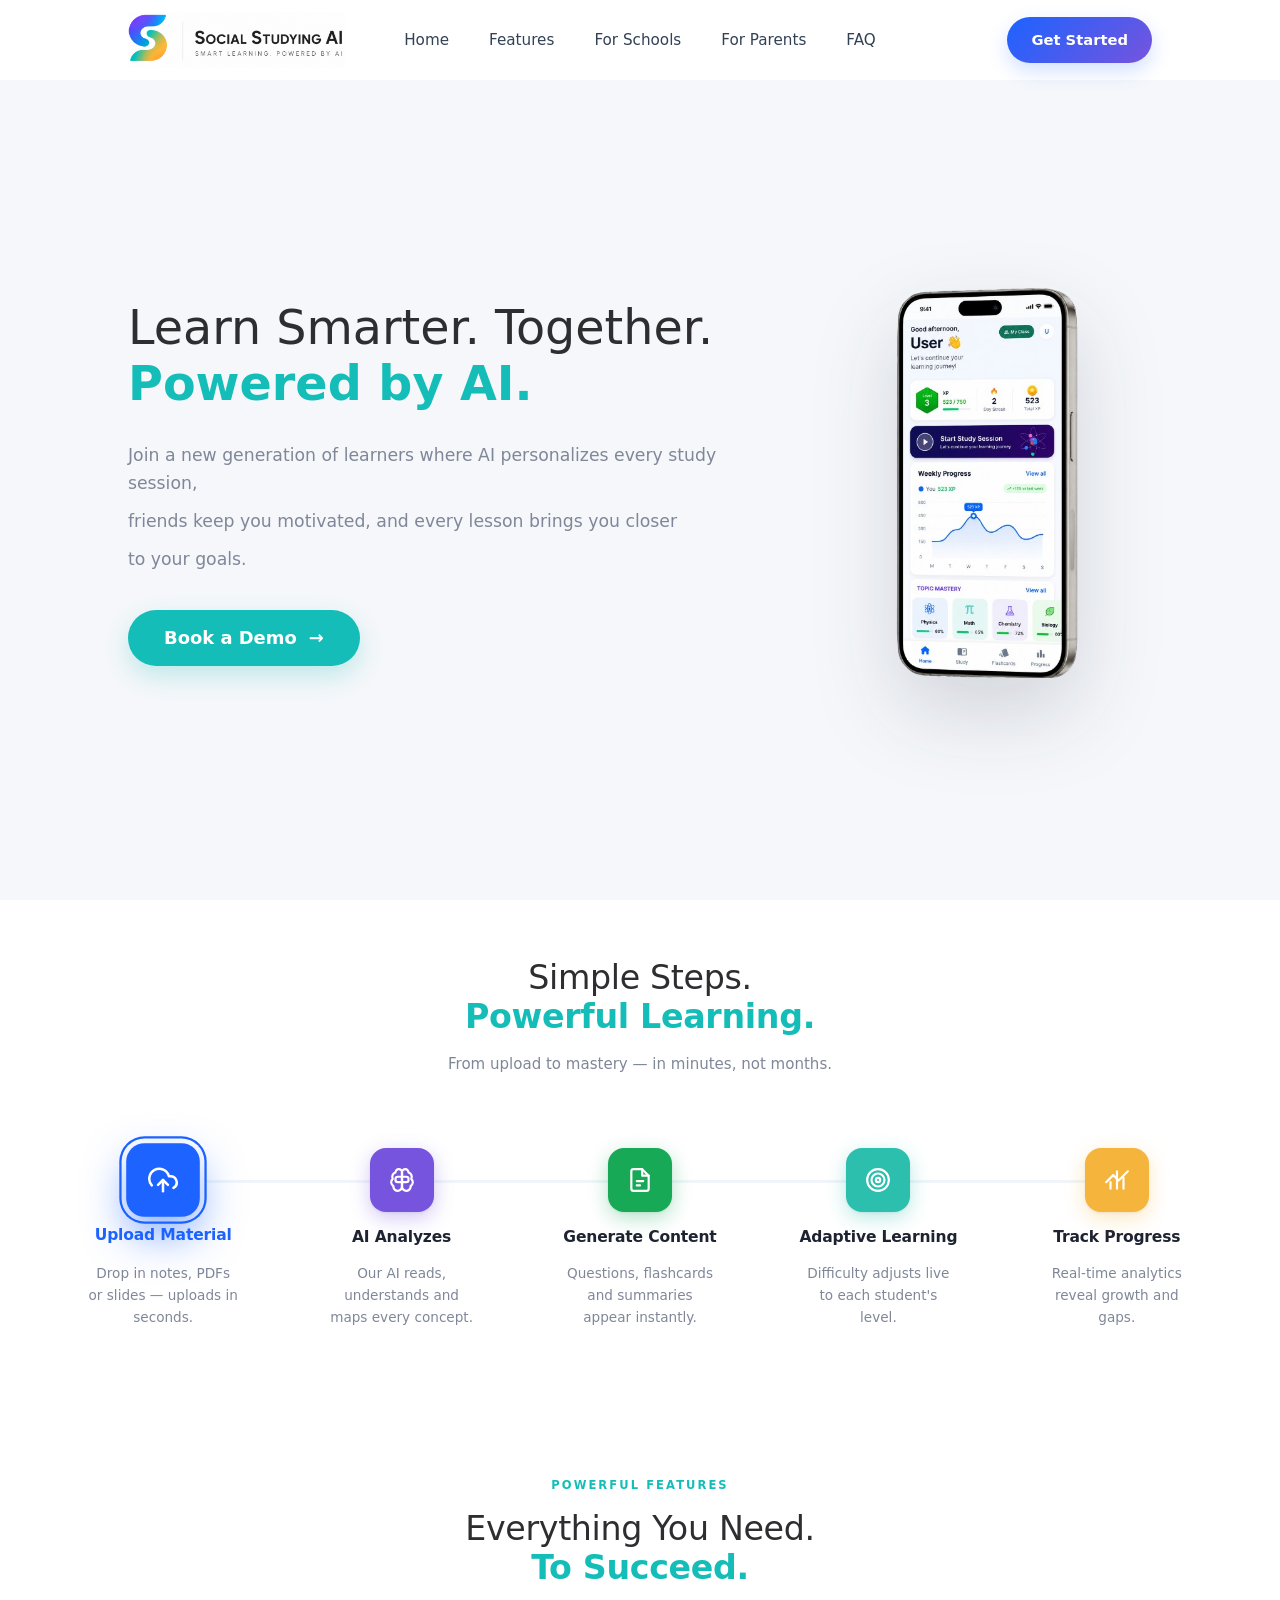
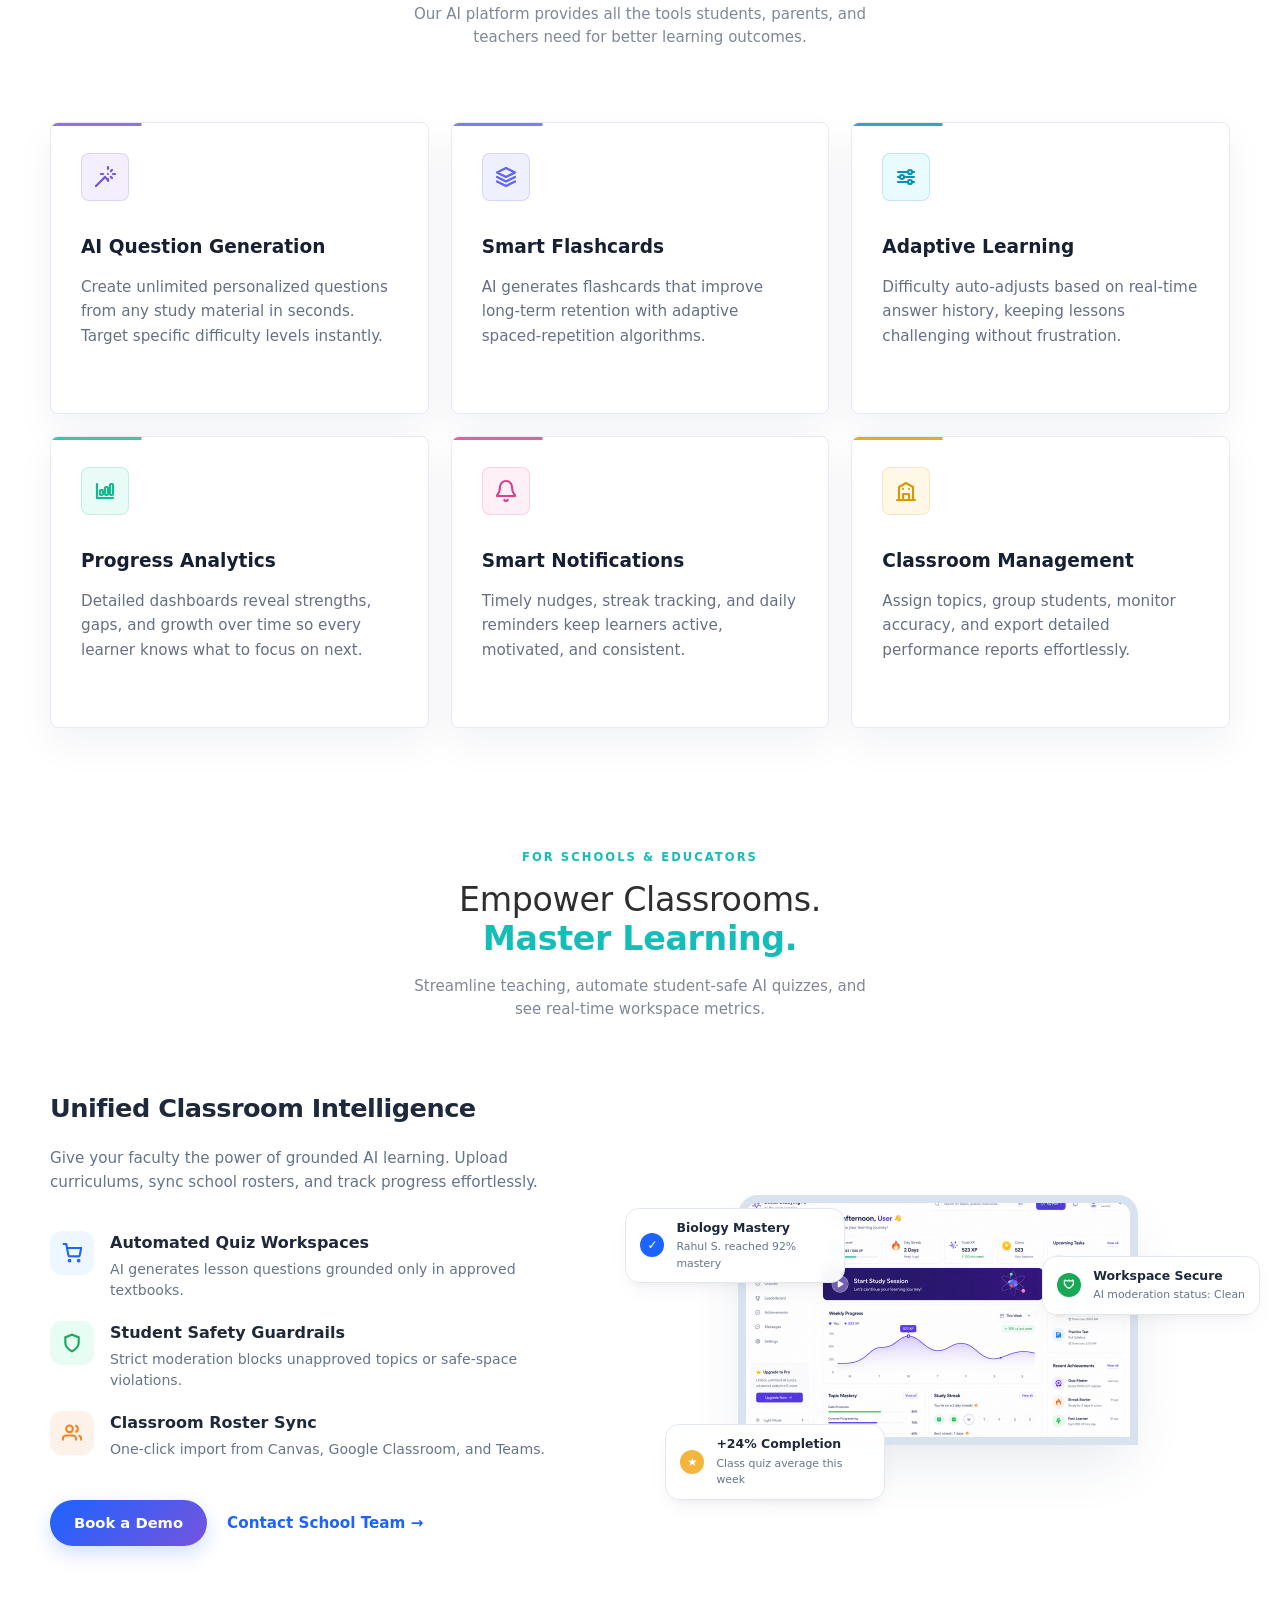
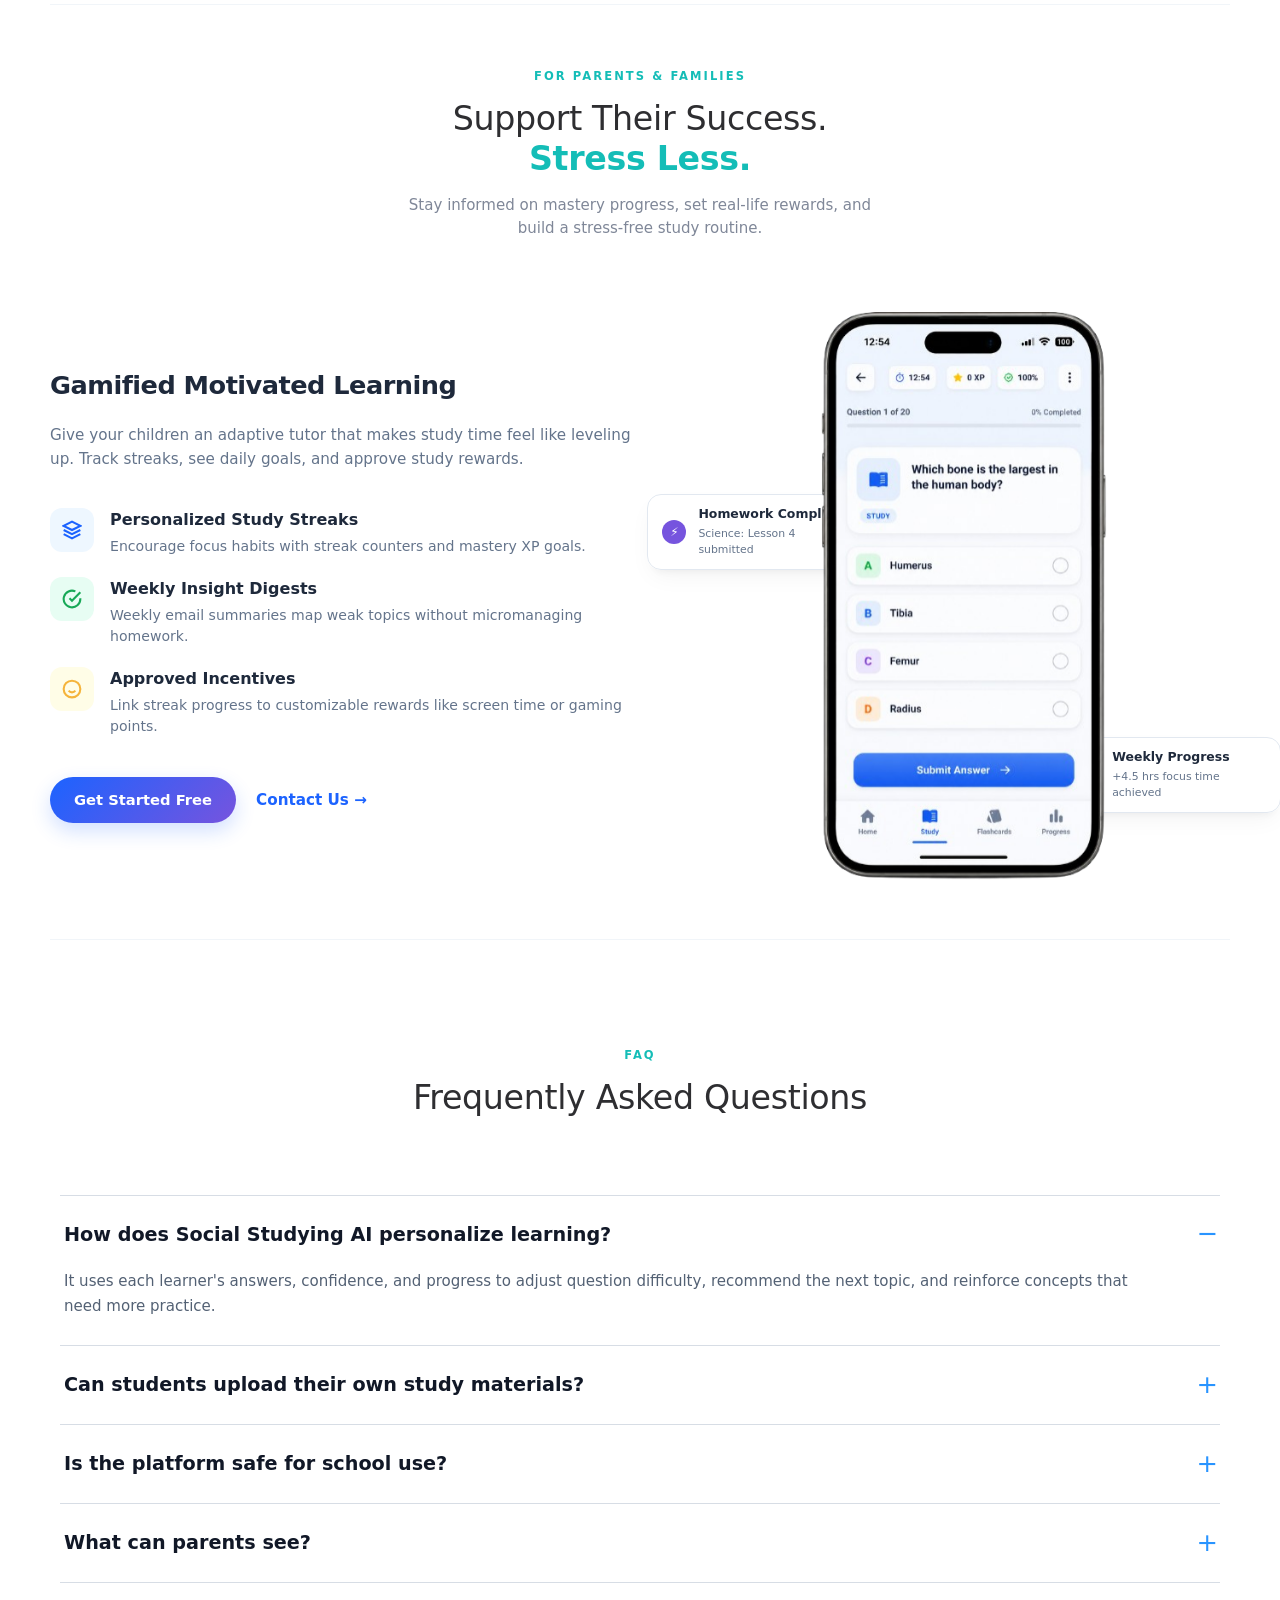
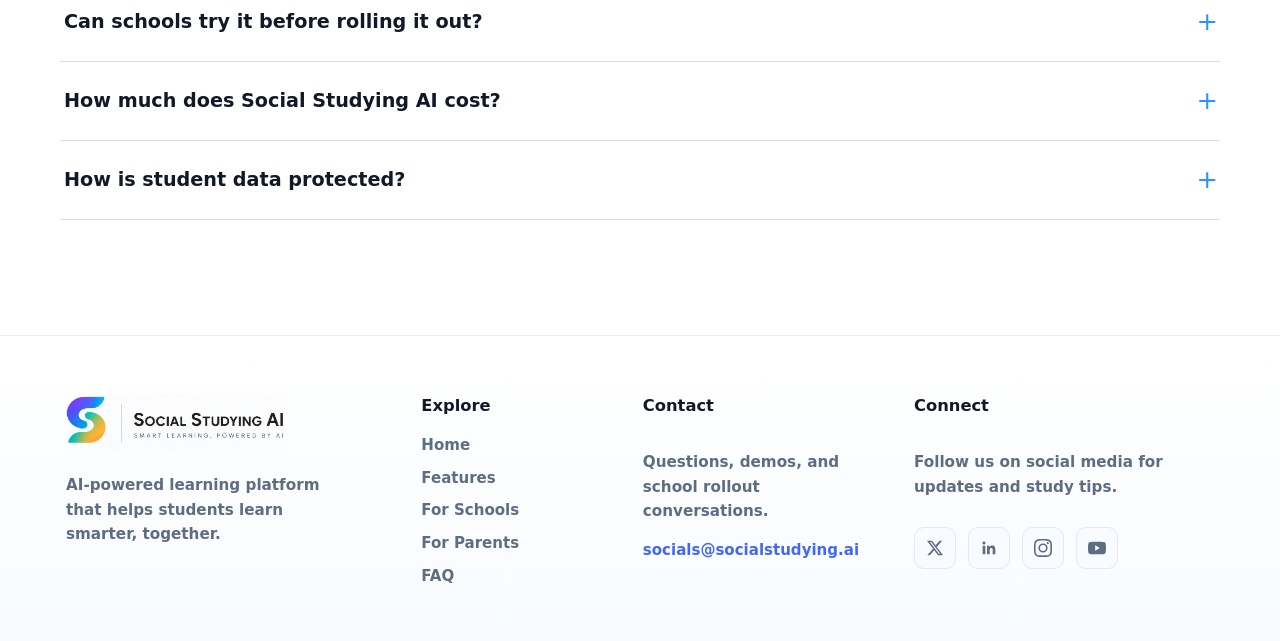
==== commit 57c2a21d: "added faqs" ====
--- a/index.html
+++ b/index.html
@@ -22,6 +22,7 @@
         <a href="#features">Features</a>
         <a href="#for-schools">For Schools</a>
         <a href="#for-parents">For Parents</a>
+        <a href="#faq">FAQ</a>
       </nav>
       <a class="header-subscribe" href="#hero">Get Started</a>
     </header>
@@ -387,7 +388,44 @@
         </div>
 
       </section>
-   
+
+      <section class="faq-section section-pad" id="faq" aria-labelledby="faq-title">
+        <div class="faq-intro reveal">
+          <span class="faq-kicker">FAQ</span>
+          <h2 id="faq-title">Frequently Asked Questions</h2>
+        </div>
+
+        <div class="faq-list reveal">
+          <details open>
+            <summary>How does Social Studying AI personalize learning?</summary>
+            <p>It uses each learner's answers, confidence, and progress to adjust question difficulty, recommend the next topic, and reinforce concepts that need more practice.</p>
+          </details>
+          <details>
+            <summary>Can students upload their own study materials?</summary>
+            <p>Yes. Students can turn notes, PDFs, and slides into grounded questions, flashcards, and summaries in seconds.</p>
+          </details>
+          <details>
+            <summary>Is the platform safe for school use?</summary>
+            <p>Yes. School workspaces include approved-content grounding, moderation guardrails, roster controls, and educator visibility into student activity.</p>
+          </details>
+          <details>
+            <summary>What can parents see?</summary>
+            <p>Parents can follow mastery, streaks, focus time, and weekly progress without needing to monitor every individual study session.</p>
+          </details>
+          <details>
+            <summary>Can schools try it before rolling it out?</summary>
+            <p>Absolutely. Book a demo to explore the student and educator experience and discuss a rollout that fits your school.</p>
+          </details>
+          <details>
+            <summary>How much does Social Studying AI cost?</summary>
+            <p>Plans are tailored for individual learners, families, and schools. Book a demo to discuss the right option for your needs and rollout size.</p>
+          </details>
+          <details>
+            <summary>How is student data protected?</summary>
+            <p>Student information is handled with privacy-first controls, secure access, and clear workspace permissions so only authorized users can view learning data.</p>
+          </details>
+        </div>
+      </section>
 
 </main>
 
@@ -406,6 +444,7 @@
           <a href="#features">Features</a>
           <a href="#for-schools">For Schools</a>
           <a href="#for-parents">For Parents</a>
+          <a href="#faq">FAQ</a>
         </div>
       </nav>
 
--- a/styles.css
+++ b/styles.css
@@ -2102,61 +2102,6 @@
 
 .workspace-card:nth-child(3) li::before {
   background: var(--amber);
-}
-
-.faq-section {
-  display: grid;
-  grid-template-columns: 0.8fr 1.2fr;
-  gap: 48px;
-  align-items: start;
-}
-
-.faq-list {
-  display: grid;
-  gap: 12px;
-}
-
-.faq-list details {
-  padding: 0;
-  transition: transform 180ms ease, box-shadow 180ms ease, border-color 180ms ease;
-}
-
-.faq-list summary {
-  display: flex;
-  align-items: center;
-  justify-content: space-between;
-  min-height: 70px;
-  padding: 20px 22px;
-  color: var(--text);
-  font-weight: 850;
-  cursor: pointer;
-  list-style: none;
-}
-
-.faq-list summary::-webkit-details-marker {
-  display: none;
-}
-
-.faq-list summary::after {
-  content: "+";
-  display: grid;
-  place-items: center;
-  width: 28px;
-  height: 28px;
-  flex: 0 0 auto;
-  border-radius: 50%;
-  background: #eef7ff;
-  color: var(--blue-strong);
-  font-weight: 900;
-}
-
-.faq-list details[open] summary::after {
-  content: "-";
-}
-
-.faq-list p {
-  margin: 0;
-  padding: 0 22px 22px;
 }
 
 .cta-section {
@@ -4127,3 +4072,117 @@
   }
   .form-row { grid-template-columns: 1fr; }
 }
+
+/* FAQ */
+.faq-section {
+  display: block;
+  width: 100%;
+  max-width: none;
+  box-sizing: border-box;
+  padding-top: clamp(72px, 8vw, 112px);
+  padding-bottom: clamp(80px, 9vw, 128px);
+  background: #ffffff;
+}
+
+.faq-intro {
+  max-width: 900px;
+  margin: 0 auto clamp(48px, 6vw, 78px);
+  text-align: center;
+}
+
+.faq-intro h2 {
+  margin: 0;
+  color: #2e2e31;
+  font-family: inherit;
+  font-size: clamp(1.8rem, 2.6vw, 2.7rem);
+  font-weight: 500;
+  line-height: 1.18;
+  letter-spacing: -0.01em;
+}
+
+.faq-kicker {
+  display: inline-block;
+  margin-bottom: 14px;
+  color: #14bdb7;
+  font-family: inherit;
+  font-size: 0.72rem;
+  font-weight: 800;
+  letter-spacing: 0.18em;
+  text-transform: uppercase;
+}
+
+.faq-list {
+  width: min(100%, 1160px);
+  box-sizing: border-box;
+  margin: 0 auto;
+  padding: 0;
+  border-top: 1px solid #d7dde5;
+  border-radius: 0;
+  background: #ffffff;
+}
+
+.faq-list details {
+  margin: 0;
+  border: 0;
+  border-bottom: 1px solid #d7dde5;
+  border-radius: 0;
+  background: #ffffff;
+  box-shadow: none;
+  transform: none;
+  transition: none;
+}
+
+.faq-list details:last-child { border-bottom: 1px solid #d7dde5; }
+
+.faq-list details:hover {
+  border-color: #d7dde5;
+  box-shadow: none;
+  transform: none;
+}
+
+.faq-list summary {
+  position: relative;
+  padding: 26px 54px 26px 4px;
+  color: #111827;
+  font-size: clamp(1.05rem, 1.5vw, 1.22rem);
+  font-family: inherit;
+  font-weight: 700;
+  line-height: 1.35;
+  cursor: pointer;
+  list-style: none;
+}
+
+.faq-list summary::-webkit-details-marker { display: none; }
+
+.faq-list summary::after {
+  content: "+";
+  position: absolute;
+  top: 50%;
+  right: 2px;
+  color: #2994ff;
+  font-size: 1.6rem;
+  font-weight: 400;
+  line-height: 1;
+  text-align: center;
+  transform: translateY(-50%);
+}
+
+.faq-list details[open] summary::after { content: "\2212"; }
+
+.faq-list details p {
+  max-width: 1080px;
+  margin: -4px 54px 26px 4px;
+  padding: 0;
+  color: #536174;
+  font-family: inherit;
+  font-size: 0.94rem;
+  line-height: 1.65;
+}
+
+@media (max-width: 560px) {
+  .faq-section { padding-right: 18px; padding-left: 18px; }
+  .faq-intro { margin-bottom: 38px; }
+  .faq-list { padding: 0; border-radius: 0; }
+  .faq-list summary { padding-top: 22px; padding-bottom: 22px; }
+  .faq-list details p { margin-right: 30px; }
+}
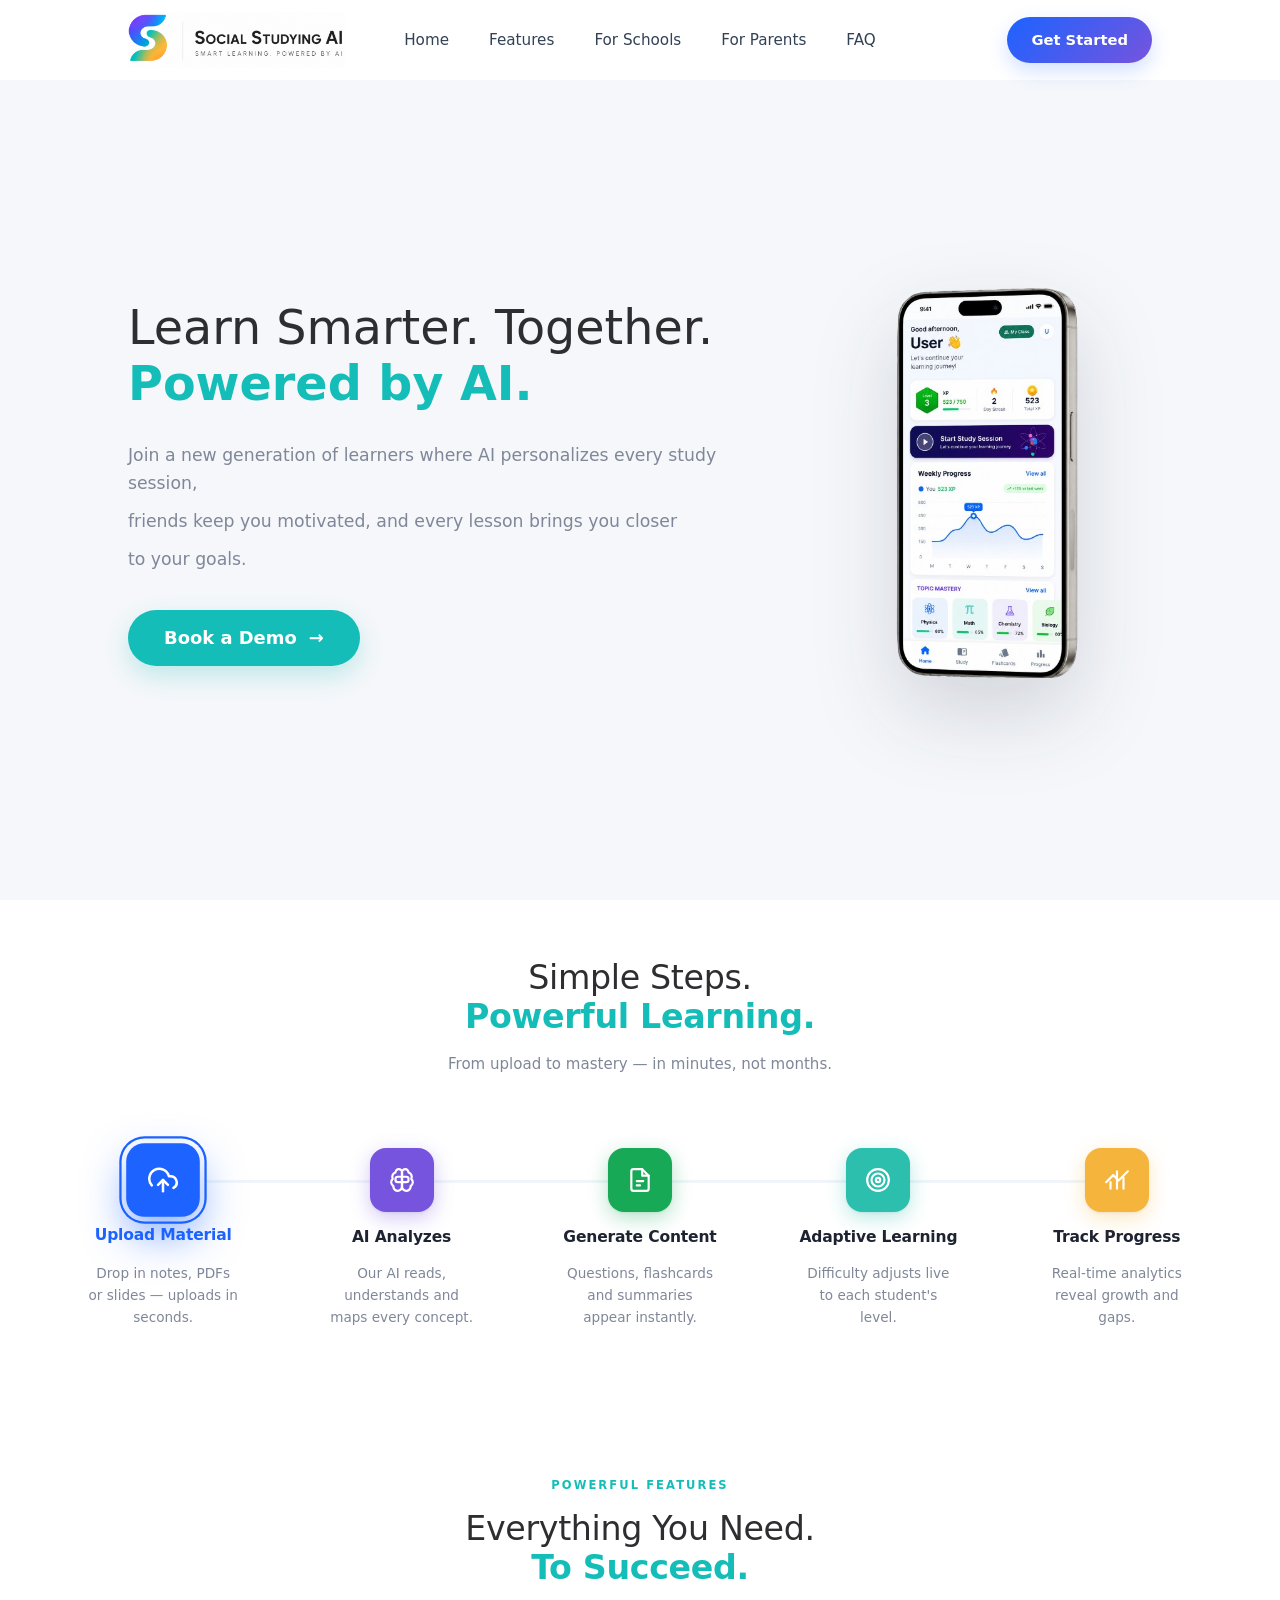
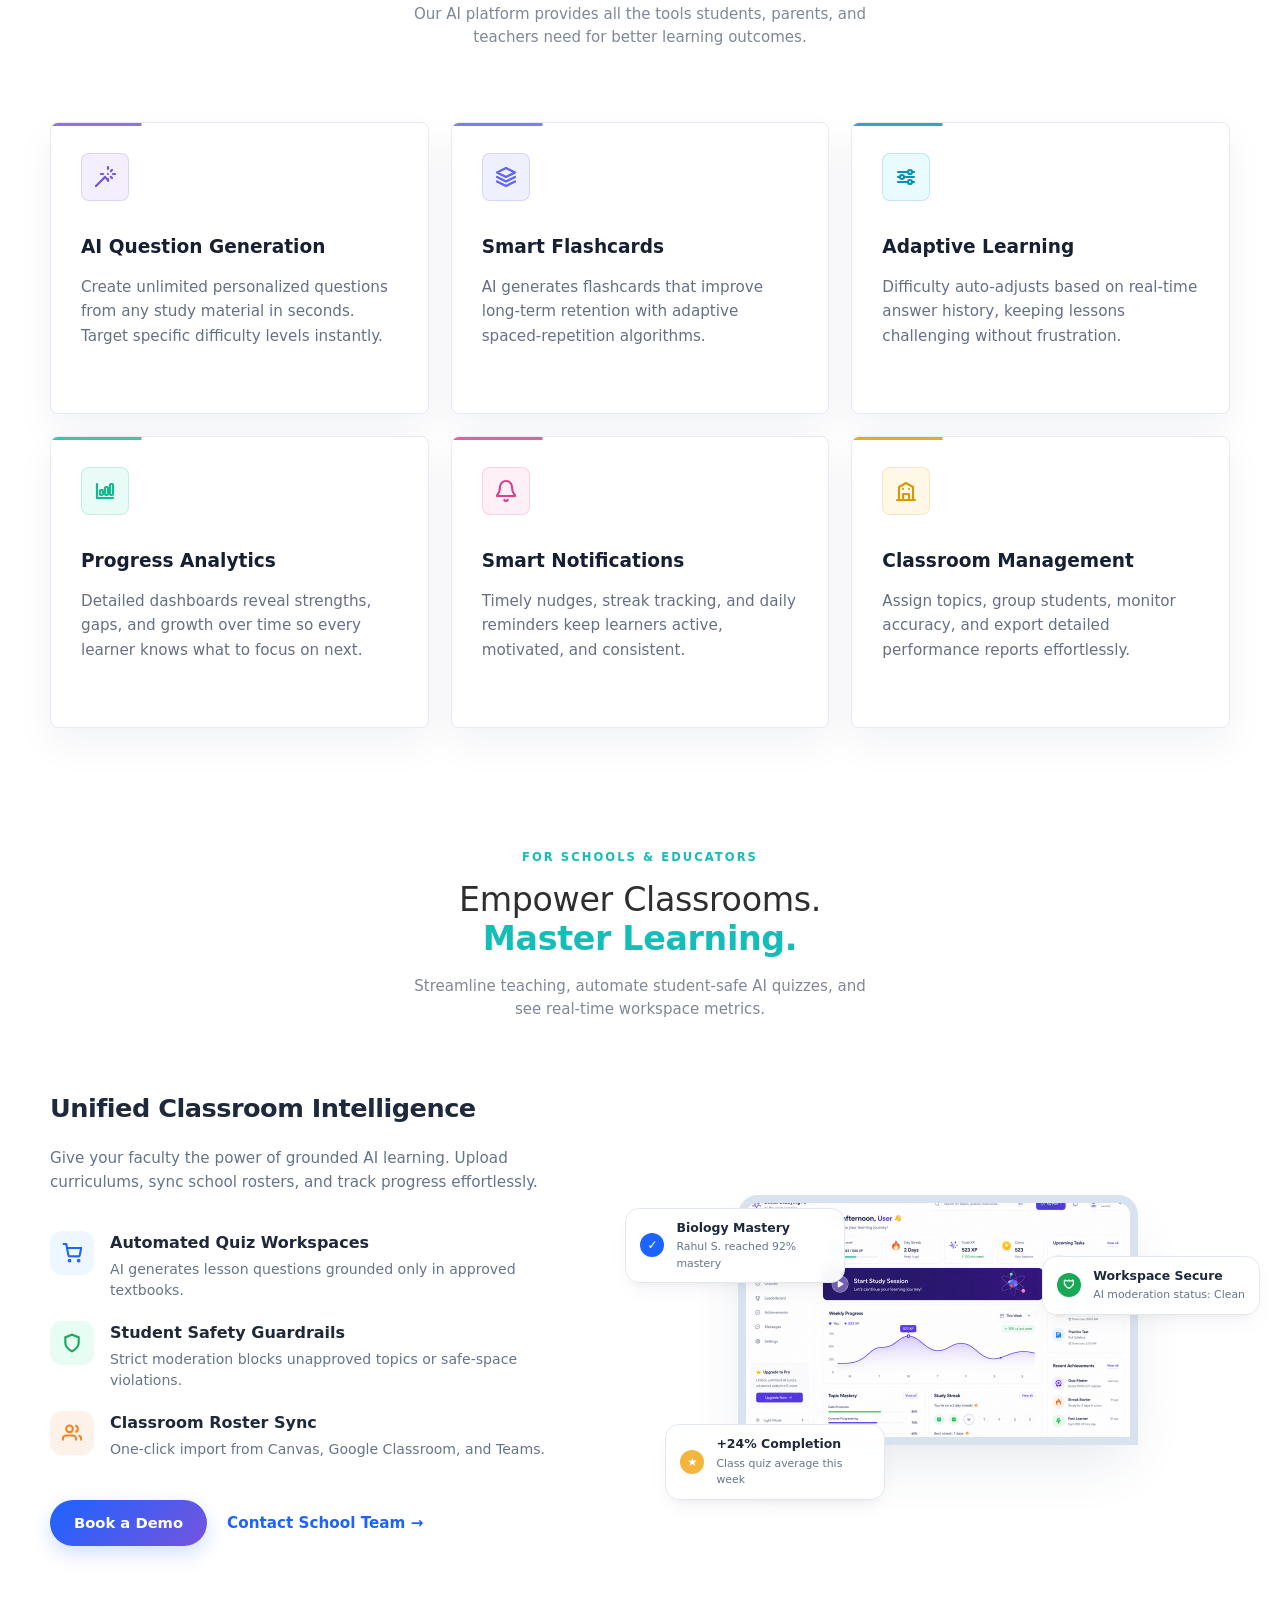
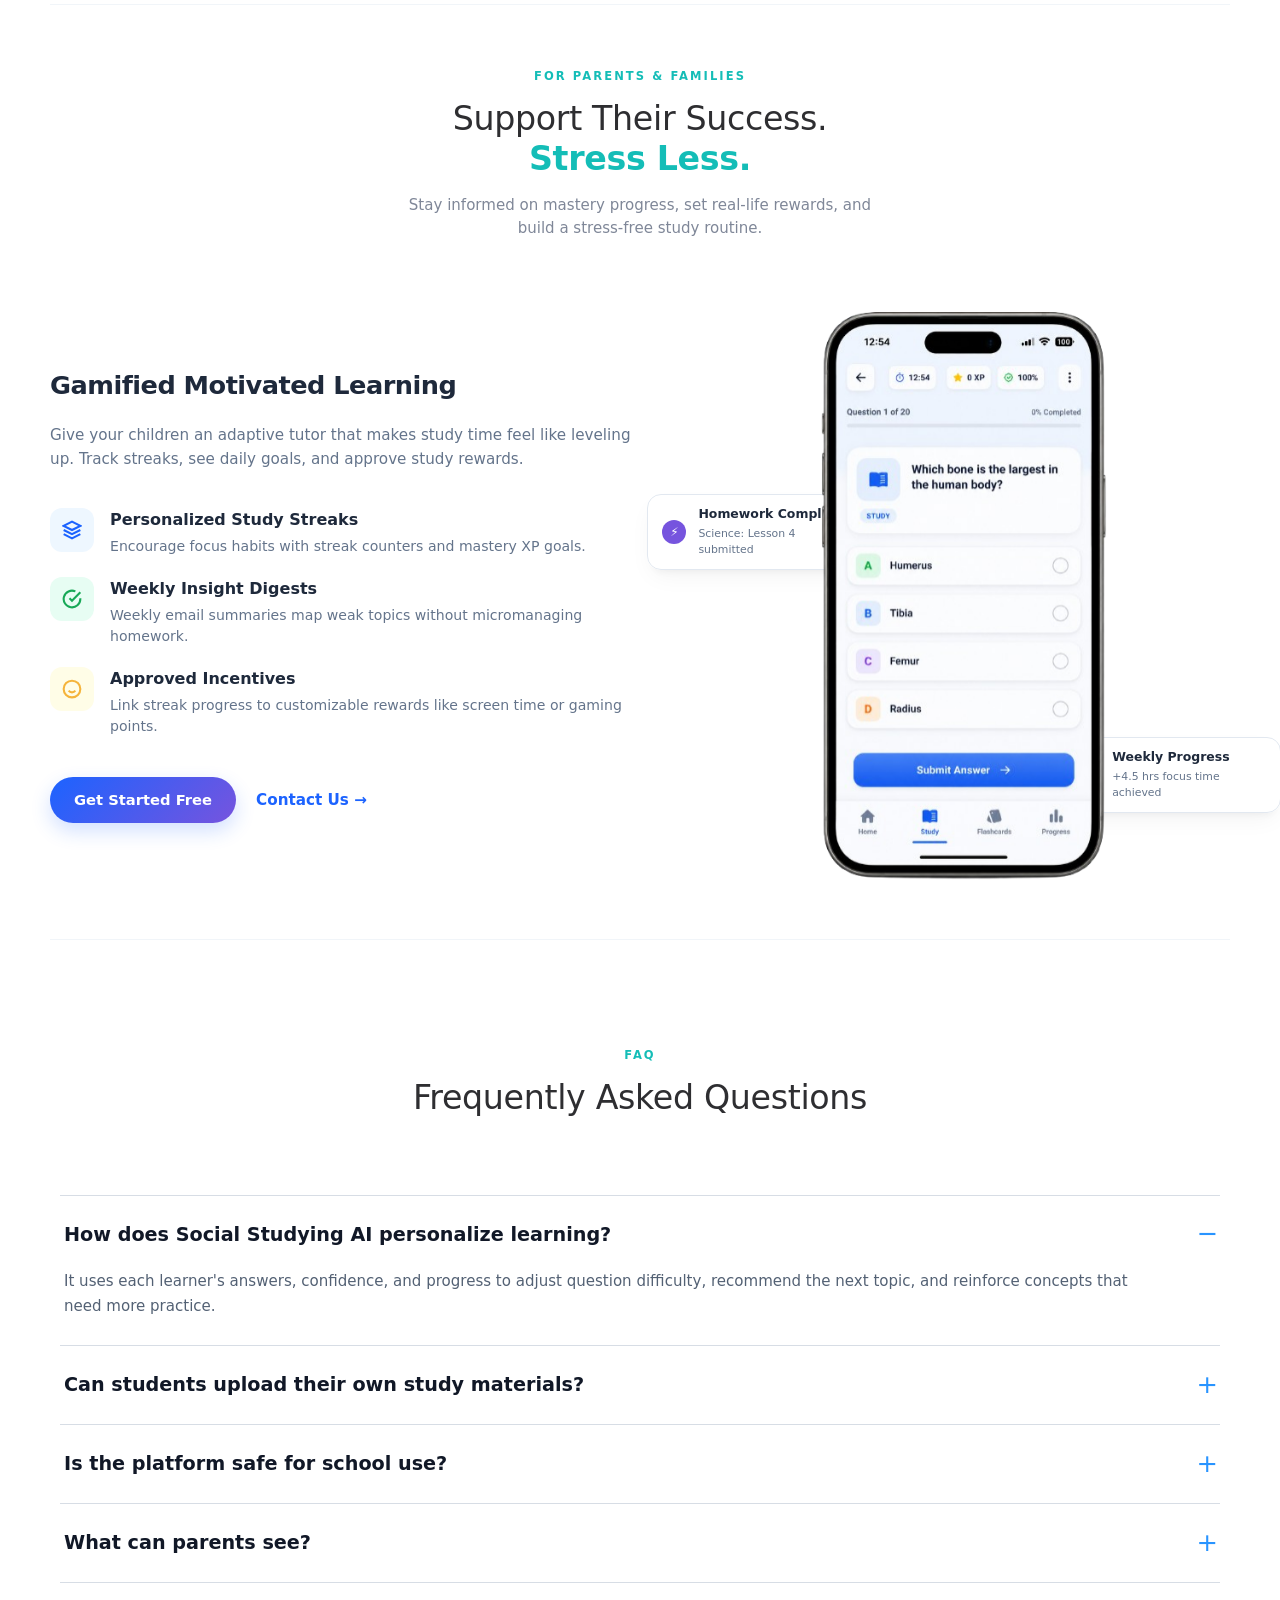
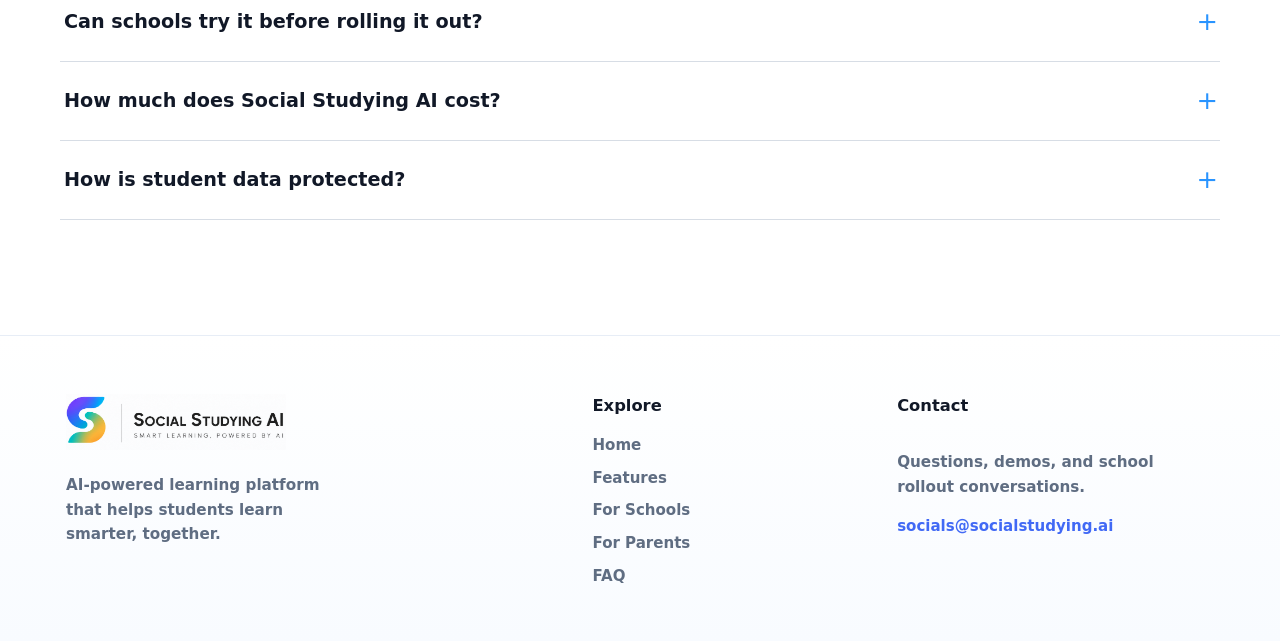
==== commit 4fe27132: "remove social media icons" ====
--- a/index.html
+++ b/index.html
@@ -453,33 +453,6 @@
         <p>Questions, demos, and school rollout conversations.</p>
         <a href="mailto:hello@socialstudying.ai">socials@socialstudying.ai</a>
       </div>
-
-      <div class="footer-social">
-        <h3>Connect</h3>
-        <p>Follow us on social media for updates and study tips.</p>
-        <div class="social-row" aria-label="Social media">
-          <a href="https://x.com/socialstudying" class="social-icon si-x" aria-label="X" target="_blank" rel="noopener">
-            <svg viewBox="0 0 24 24" width="18" height="18" fill="currentColor">
-              <path d="M18.244 2.25h3.308l-7.227 8.26 8.502 11.24H16.17l-5.214-6.817L4.99 21.75H1.68l7.73-8.835L1.254 2.25H8.08l4.713 6.231zm-1.161 17.52h1.833L7.084 4.126H5.117z"/>
-            </svg>
-          </a>
-          <a href="https://linkedin.com/company/socialstudying" class="social-icon si-linkedin" aria-label="LinkedIn" target="_blank" rel="noopener">
-            <svg viewBox="0 0 24 24" width="18" height="18" fill="currentColor">
-              <path d="M20.447 20.452h-3.554v-5.569c0-1.328-.027-3.037-1.852-3.037-1.853 0-2.136 1.445-2.136 2.939v5.667H9.351V9h3.414v1.561h.046c.477-.9 1.637-1.85 3.37-1.85 3.601 0 4.267 2.37 4.267 5.455v6.286zM5.337 7.433c-1.144 0-2.063-.926-2.063-2.065 0-1.138.92-2.063 2.063-2.063 1.14 0 2.064.925 2.064 2.063 0 1.139-.925 2.065-2.064 2.065zm1.782 13.019H3.555V9h3.564v11.452z"/>
-            </svg>
-          </a>
-          <a href="https://instagram.com/socialstudying" class="social-icon si-instagram" aria-label="Instagram" target="_blank" rel="noopener">
-            <svg viewBox="0 0 24 24" width="18" height="18" fill="currentColor">
-              <path d="M12 2.163c3.204 0 3.584.012 4.85.07 3.252.148 4.771 1.691 4.919 4.919.058 1.265.069 1.645.069 4.849 0 3.205-.012 3.584-.069 4.849-.149 3.225-1.664 4.771-4.919 4.919-1.266.058-1.644.07-4.85.07-3.204 0-3.584-.012-4.849-.07-3.26-.149-4.771-1.699-4.919-4.92-.058-1.265-.07-1.644-.07-4.849 0-3.204.013-3.583.07-4.849.149-3.227 1.664-4.771 4.919-4.919 1.266-.057 1.645-.069 4.849-.069zM12 0C8.741 0 8.333.014 7.053.072 2.695.272.273 2.69.073 7.051.014 8.333 0 8.741 0 12c0 3.259.014 3.668.072 4.948.2 4.358 2.618 6.78 6.98 6.98 1.281.058 1.689.072 4.948.072 3.259 0 3.668-.014 4.948-.072 4.354-.2 6.782-2.618 6.979-6.98.059-1.28.073-1.689.073-4.948 0-3.259-.014-3.667-.072-4.947-.196-4.354-2.617-6.78-6.979-6.98C15.668.014 15.259 0 12 0zm0 5.838a6.162 6.162 0 100 12.324 6.162 6.162 0 000-12.324zM12 16a4 4 0 110-8 4 4 0 010 8zm6.406-11.845a1.44 1.44 0 100 2.881 1.44 1.44 0 000-2.881z"/>
-            </svg>
-          </a>
-          <a href="https://youtube.com/socialstudying" class="social-icon si-youtube" aria-label="YouTube" target="_blank" rel="noopener">
-            <svg viewBox="0 0 24 24" width="18" height="18" fill="currentColor">
-              <path d="M23.498 6.163a3.003 3.003 0 00-2.11-2.11C19.517 3.545 12 3.545 12 3.545s-7.517 0-9.388.508a3.003 3.003 0 00-2.11 2.11C0 8.033 0 12 0 12s0 3.967.502 5.837a3.003 3.003 0 002.11 2.11c1.871.508 9.388.508 9.388.508s7.517 0 9.388-.508a3.003 3.003 0 002.11-2.11C24 15.967 24 12 24 12s0-3.967-.502-5.837zM9.545 15.568V8.432L15.818 12l-6.273 3.568z"/>
-            </svg>
-          </a>
-        </div>
-      </div>
     </footer>
 
     <!-- ══════════ POPUP MODAL FORM ══════════ -->
--- a/styles.css
+++ b/styles.css
@@ -2462,7 +2462,7 @@
 
 .site-footer {
   display: grid;
-  grid-template-columns: minmax(260px, 1.25fr) minmax(150px, 0.7fr) minmax(220px, 0.9fr) minmax(300px, 1.2fr);
+  grid-template-columns: minmax(260px, 1.5fr) minmax(150px, 0.8fr) minmax(220px, 1fr);
   align-items: start;
   gap: clamp(28px, 4vw, 64px);
   width: 100%;
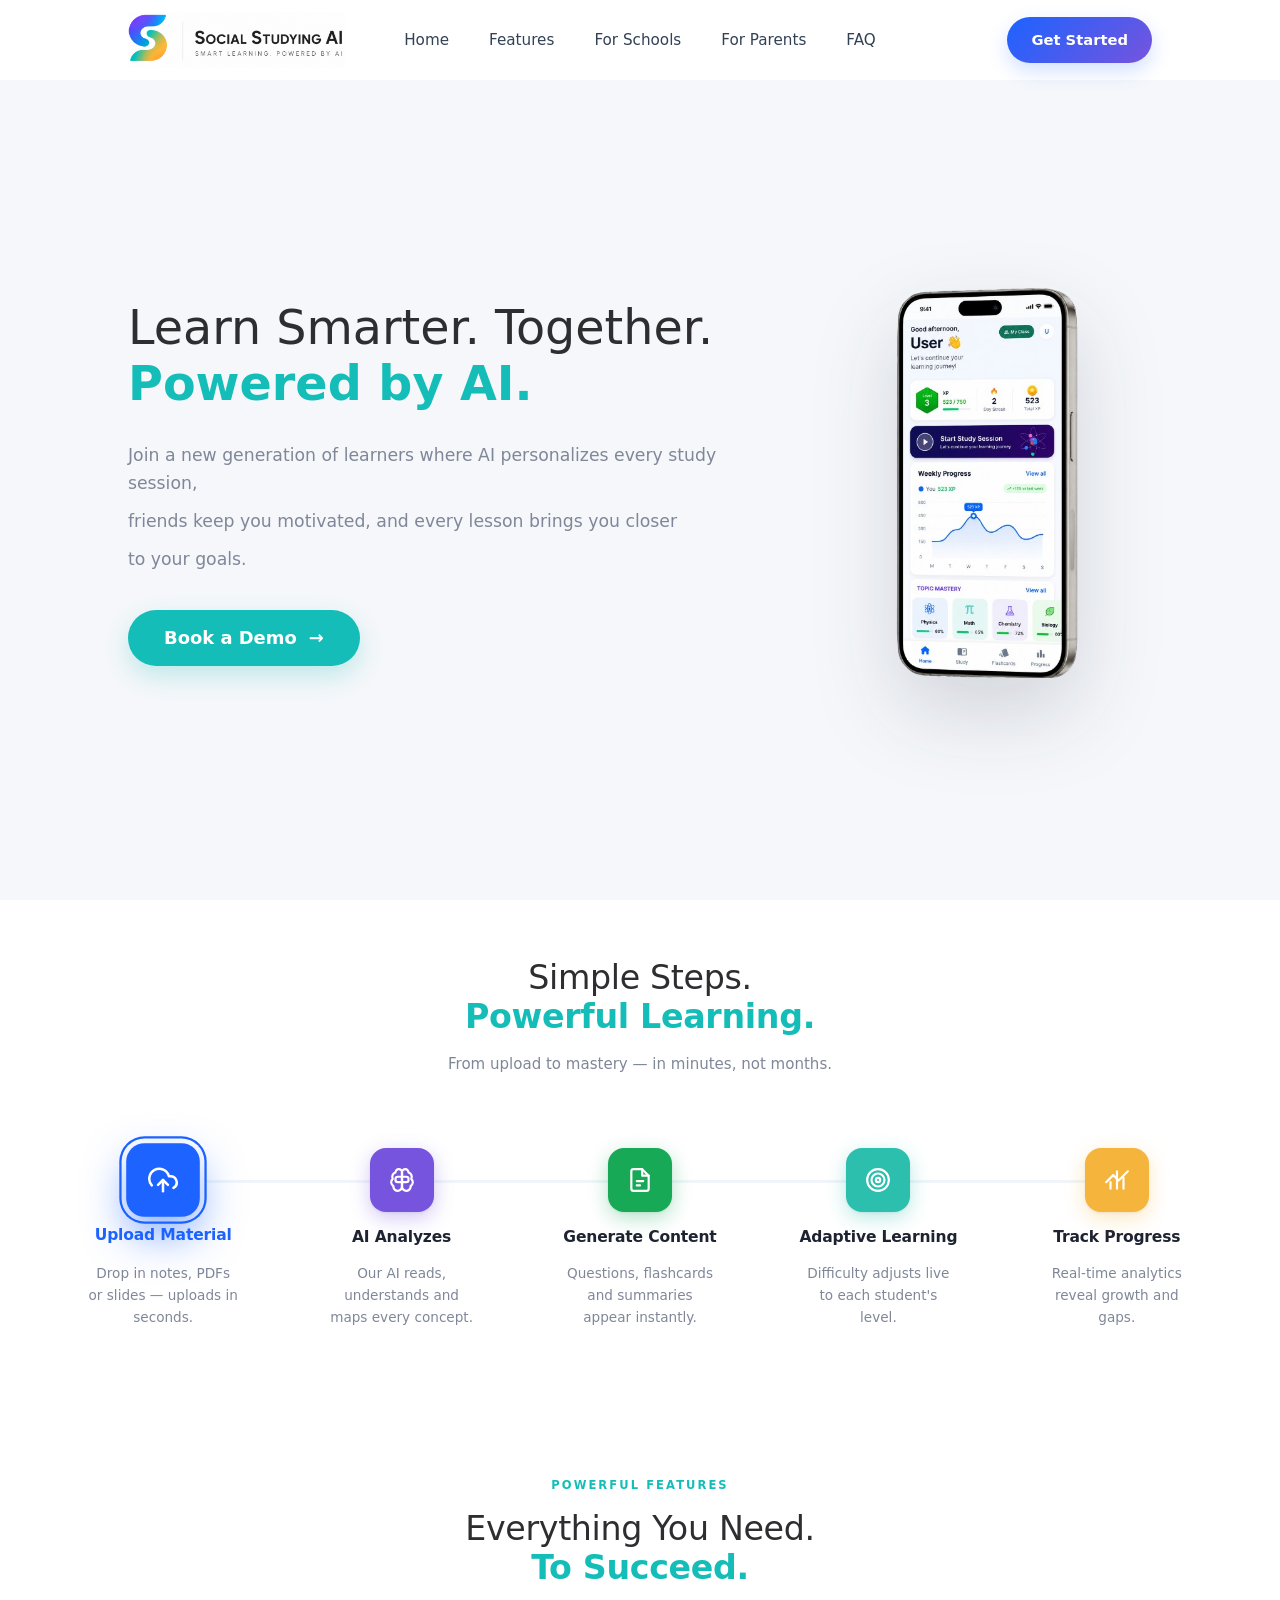
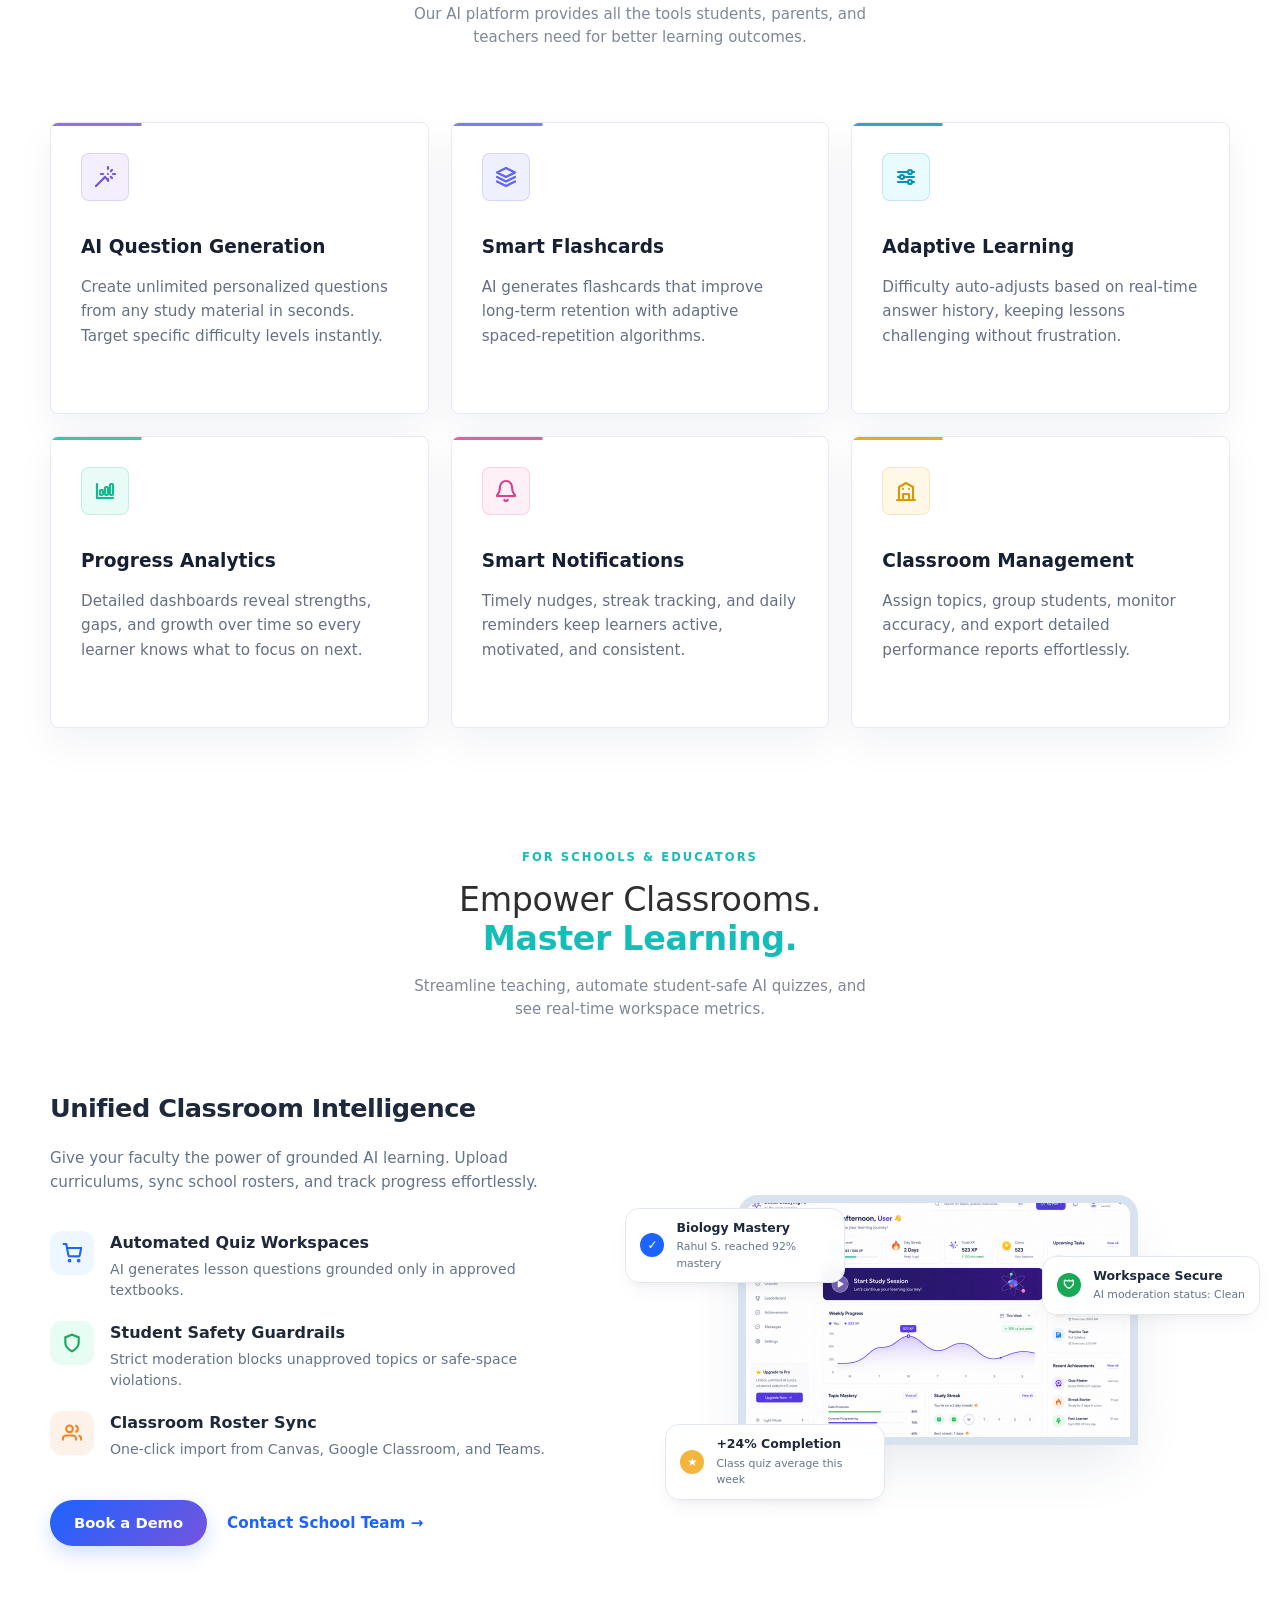
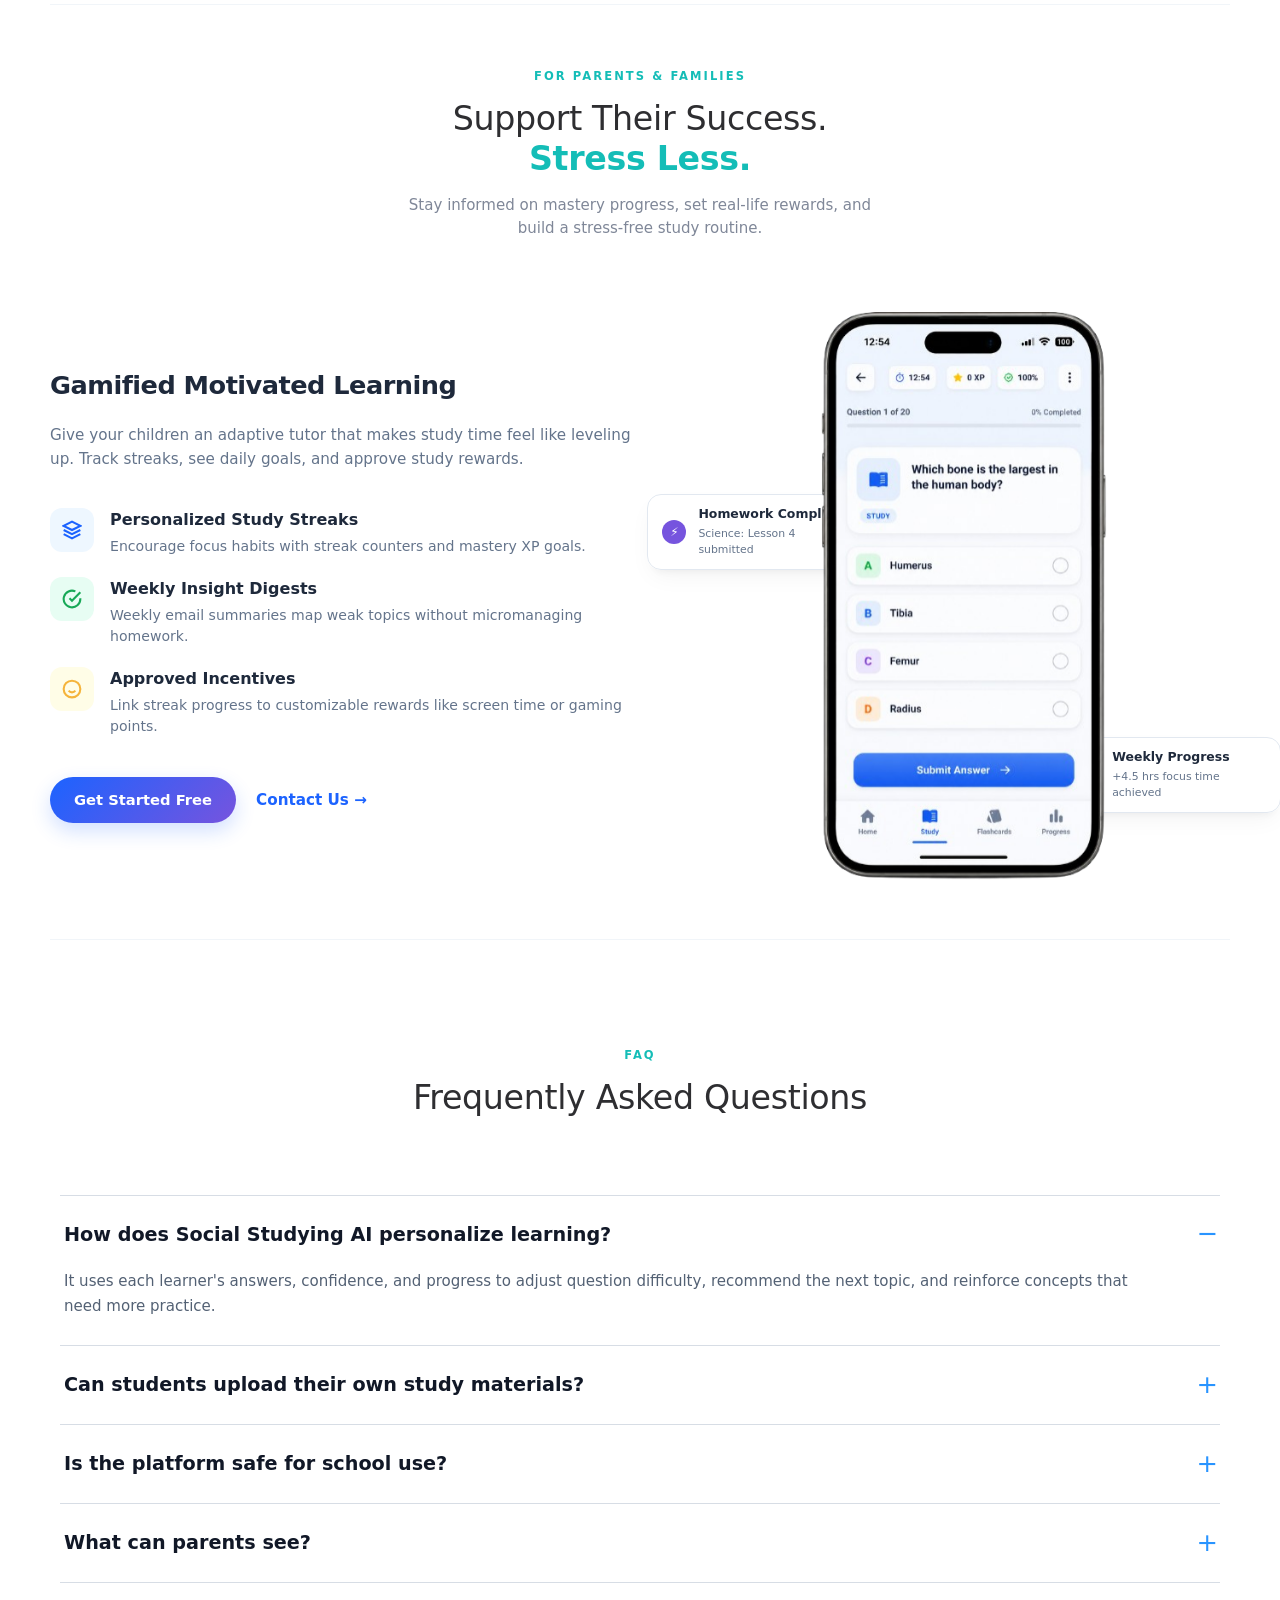
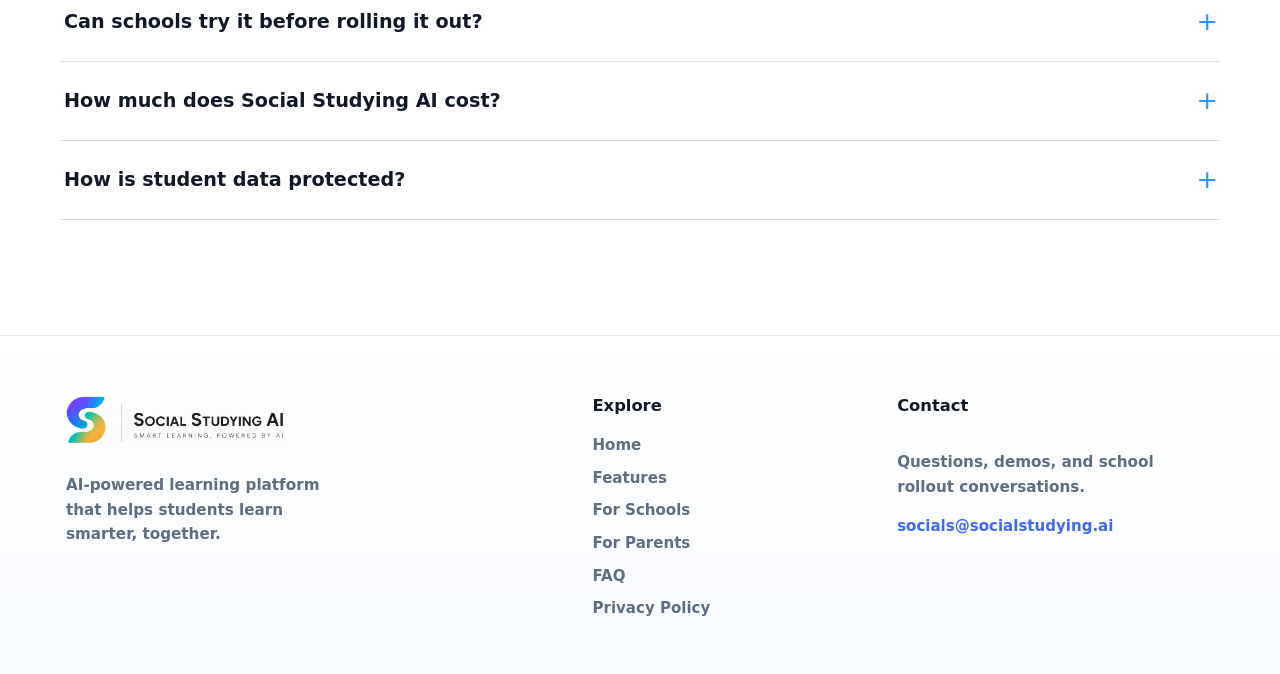
==== commit 9942e407: "privacy-policy" ====
--- a/index.html
+++ b/index.html
@@ -445,6 +445,7 @@
           <a href="#for-schools">For Schools</a>
           <a href="#for-parents">For Parents</a>
           <a href="#faq">FAQ</a>
+          <a href="/privacy-policy">Privacy Policy</a>
         </div>
       </nav>
 
--- a/styles.css
+++ b/styles.css
@@ -4186,3 +4186,234 @@
   .faq-list summary { padding-top: 22px; padding-bottom: 22px; }
   .faq-list details p { margin-right: 30px; }
 }
+
+/* ══════════════════════════════════════════════
+   PRIVACY POLICY (CLEAN DREAM IT STYLE LAYOUT)
+   ══════════════════════════════════════════════ */
+
+.privacy-page-main {
+  background: #ffffff;
+  padding: clamp(48px, 6vw, 80px) clamp(20px, 4vw, 40px) clamp(64px, 8vw, 100px);
+  min-height: 75vh;
+}
+
+.privacy-container {
+  max-width: 940px;
+  margin: 0 auto;
+  color: #1a202c;
+  font-family: Inter, ui-sans-serif, system-ui, -apple-system, BlinkMacSystemFont, "Segoe UI", sans-serif;
+  line-height: 1.75;
+}
+
+.privacy-page-title {
+  font-size: clamp(26px, 3.5vw, 34px);
+  font-weight: 800;
+  color: #0d1533;
+  text-align: center;
+  margin: 0 0 36px;
+  letter-spacing: -0.015em;
+}
+
+.privacy-doc-meta {
+  margin-bottom: 28px;
+  padding-bottom: 20px;
+  border-bottom: 1px solid #edf2f7;
+}
+
+.privacy-doc-subtitle {
+  font-size: 1.12rem;
+  font-weight: 800;
+  color: #0d1533;
+  margin: 0 0 6px;
+}
+
+.privacy-effective-date {
+  font-size: 0.95rem;
+  color: #4a5568;
+  font-weight: 600;
+  margin: 0 0 16px;
+}
+
+.privacy-intro {
+  font-size: 1rem;
+  color: #2d3748;
+  line-height: 1.8;
+  margin-bottom: 28px;
+}
+
+.privacy-intro a,
+.privacy-container a {
+  color: #1c63ff;
+  text-decoration: underline;
+  text-underline-offset: 2px;
+  transition: color 150ms ease;
+}
+
+.privacy-intro a:hover,
+.privacy-container a:hover {
+  color: #0d48cb;
+}
+
+.privacy-section {
+  margin-bottom: 34px;
+}
+
+.privacy-heading {
+  font-size: 1.15rem;
+  font-weight: 800;
+  color: #0d1533;
+  margin: 0 0 14px;
+  line-height: 1.4;
+}
+
+.privacy-subheading {
+  font-size: 1.02rem;
+  font-weight: 750;
+  color: #1a2542;
+  margin: 18px 0 8px;
+}
+
+.privacy-text {
+  font-size: 0.98rem;
+  color: #374151;
+  margin: 0 0 14px;
+  line-height: 1.75;
+}
+
+.privacy-text strong {
+  color: #0d1533;
+}
+
+.privacy-list {
+  margin: 0 0 18px;
+  padding-left: 24px;
+  color: #374151;
+}
+
+.privacy-list li {
+  margin-bottom: 8px;
+  font-size: 0.96rem;
+  line-height: 1.7;
+}
+
+.privacy-list li strong {
+  color: #0d1533;
+}
+
+.privacy-ordered-list {
+  margin: 0 0 18px;
+  padding-left: 24px;
+  color: #374151;
+}
+
+.privacy-ordered-list li {
+  margin-bottom: 8px;
+  font-size: 0.96rem;
+  line-height: 1.7;
+}
+
+.privacy-ordered-list li strong {
+  color: #0d1533;
+}
+
+/* Callout Box */
+.privacy-note-box {
+  margin: 18px 0 22px;
+  padding: 16px 20px;
+  background: #f8fafc;
+  border-left: 4px solid #1c63ff;
+  border-radius: 6px;
+  color: #374151;
+  font-size: 0.95rem;
+  line-height: 1.7;
+}
+
+.privacy-note-box.success-border {
+  border-left-color: #18a957;
+  background: #f8fdf9;
+}
+
+.privacy-note-box strong {
+  color: #0d1533;
+}
+
+/* Third-Party Processors Table */
+.privacy-table-container {
+  margin: 20px 0 24px;
+  overflow-x: auto;
+  border: 1px solid #e2e8f0;
+  border-radius: 8px;
+}
+
+.privacy-table {
+  width: 100%;
+  border-collapse: collapse;
+  text-align: left;
+  font-size: 0.92rem;
+}
+
+.privacy-table th {
+  padding: 12px 16px;
+  background: #f8fafc;
+  color: #0d1533;
+  font-weight: 800;
+  border-bottom: 2px solid #e2e8f0;
+  white-space: nowrap;
+}
+
+.privacy-table td {
+  padding: 12px 16px;
+  color: #4a5568;
+  border-bottom: 1px solid #edf2f7;
+  vertical-align: top;
+  line-height: 1.6;
+}
+
+.privacy-table tr:last-child td {
+  border-bottom: none;
+}
+
+.privacy-table tr:hover td {
+  background: #fafcff;
+}
+
+.privacy-table strong {
+  color: #0d1533;
+}
+
+/* Contact Block */
+.privacy-contact-info {
+  margin-top: 24px;
+  padding: 20px 22px;
+  background: #f8fafc;
+  border: 1px solid #e2e8f0;
+  border-radius: 8px;
+}
+
+.privacy-contact-info p {
+  margin: 0 0 8px;
+  color: #374151;
+  font-size: 0.96rem;
+  line-height: 1.6;
+}
+
+.privacy-contact-info p:last-child {
+  margin-bottom: 0;
+}
+
+.privacy-contact-info strong {
+  color: #0d1533;
+}
+
+@media (max-width: 768px) {
+  .privacy-page-main {
+    padding-top: 36px;
+    padding-bottom: 60px;
+  }
+  
+  .privacy-page-title {
+    margin-bottom: 24px;
+  }
+}
+
+
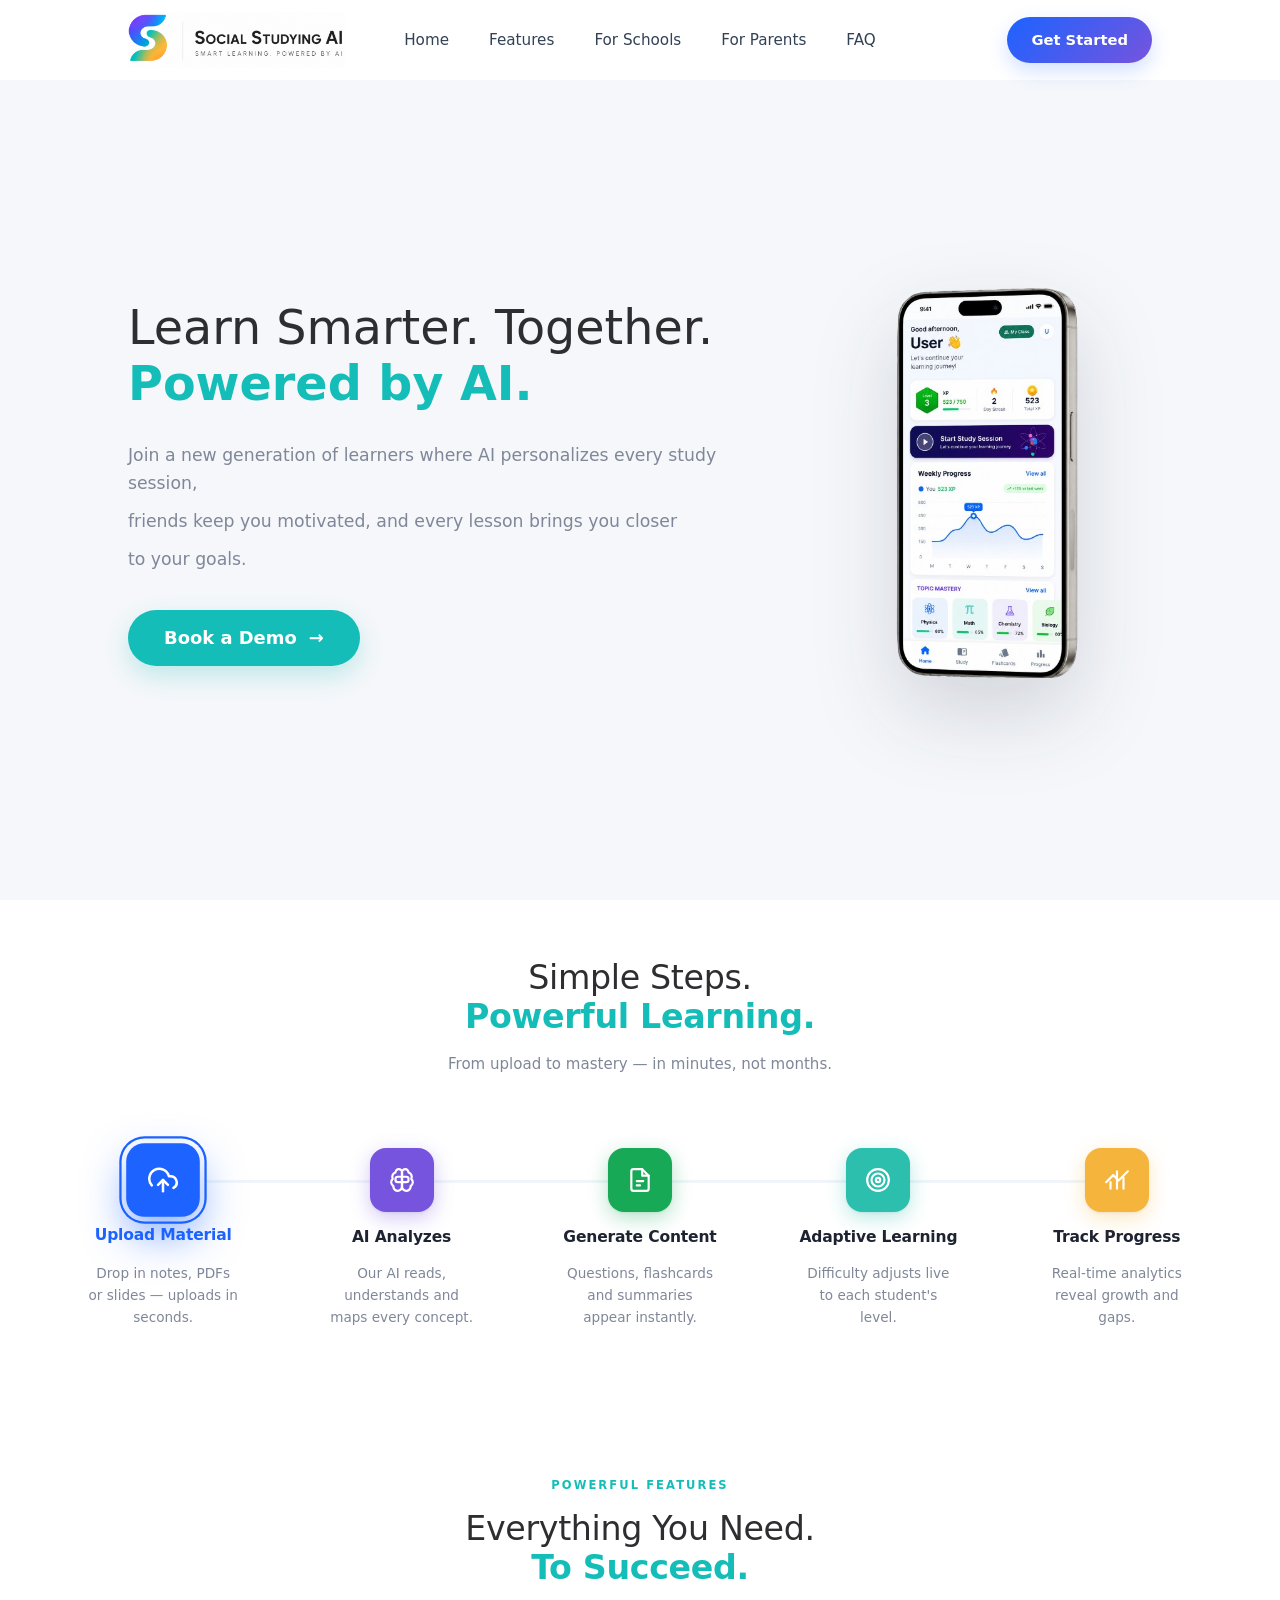
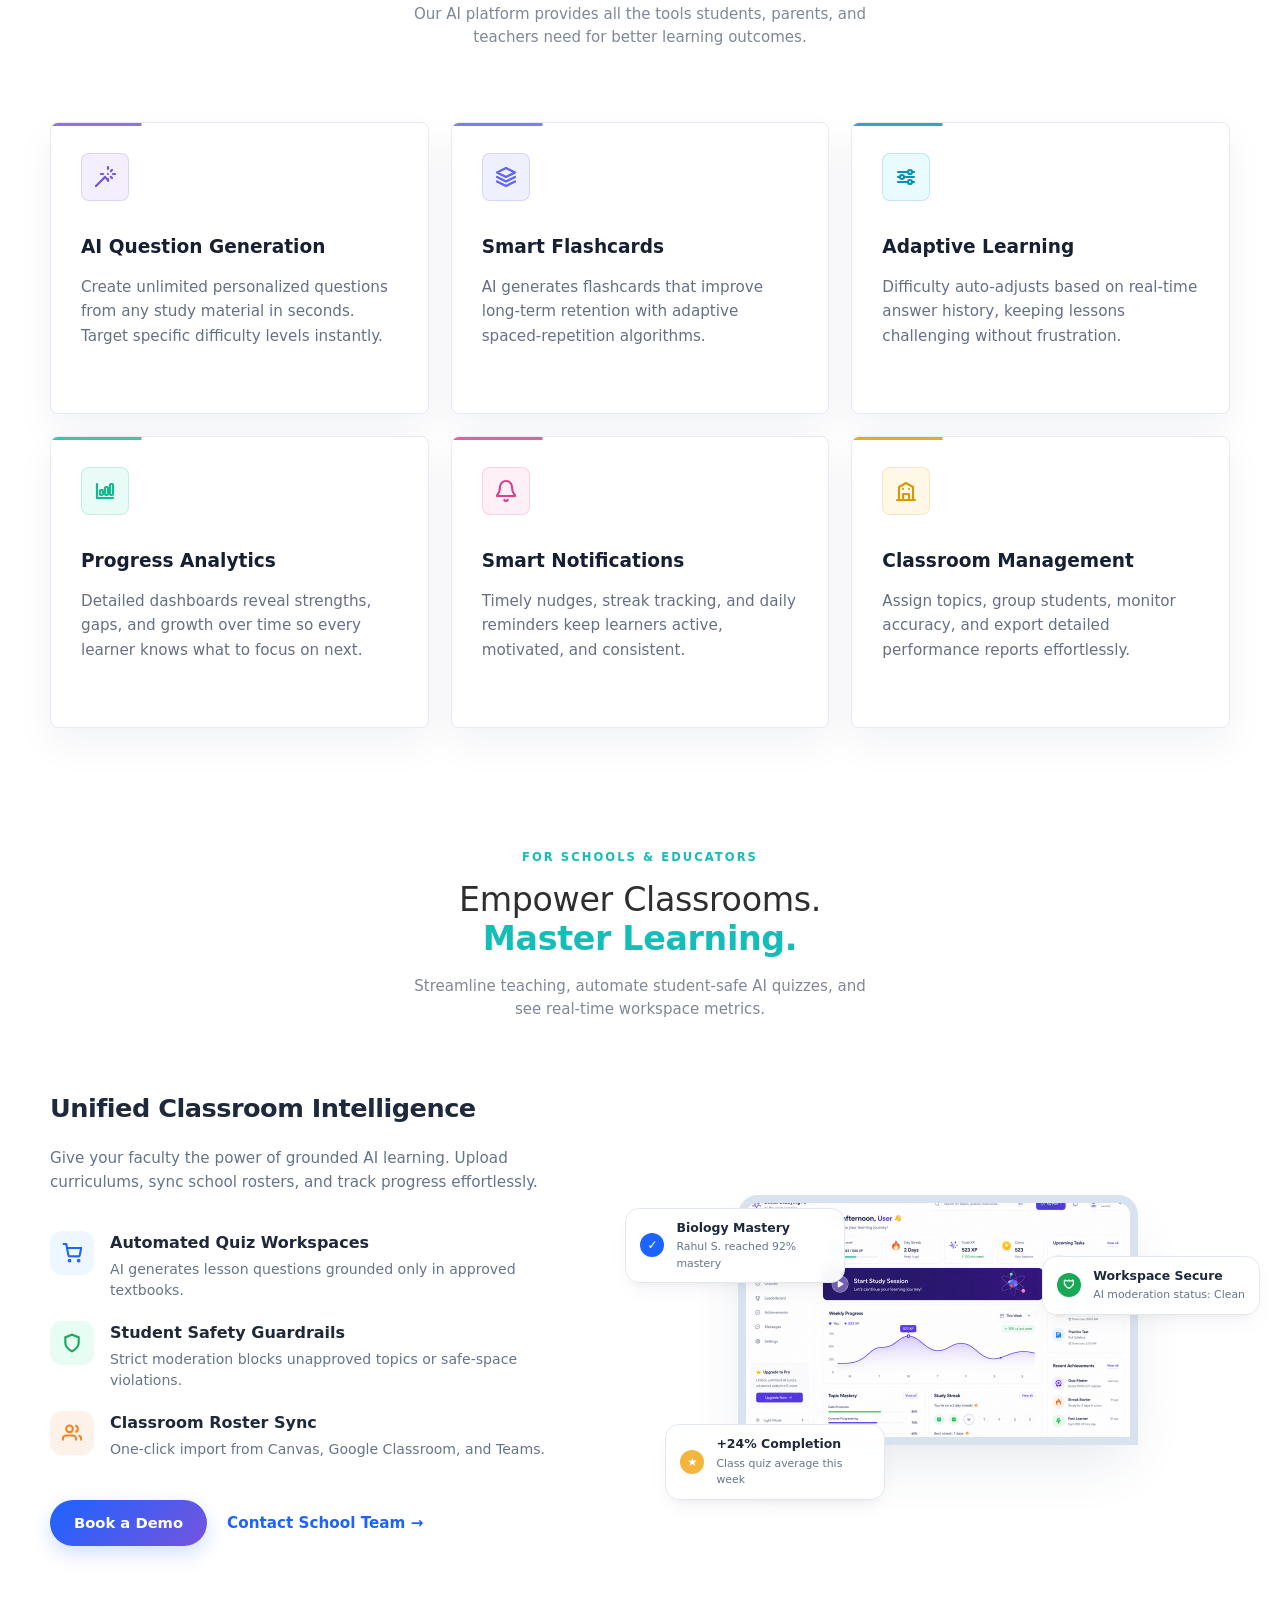
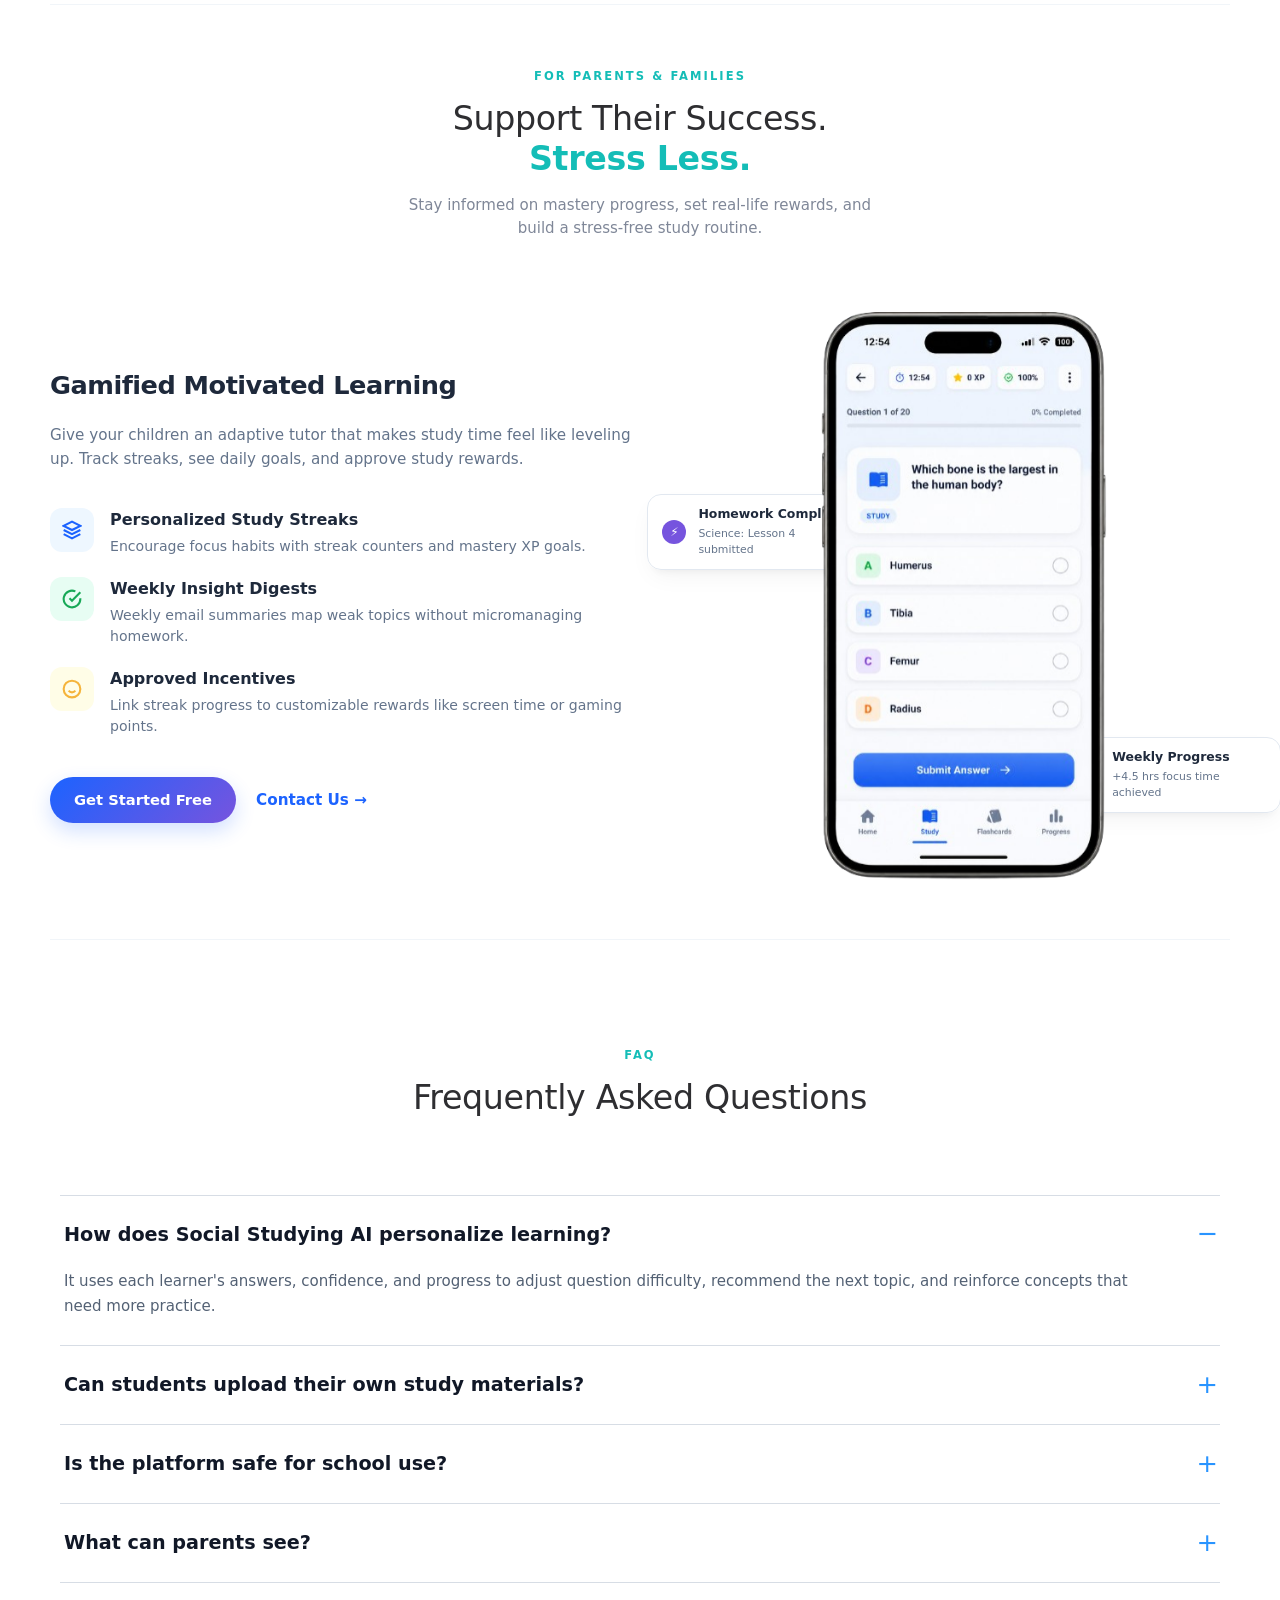
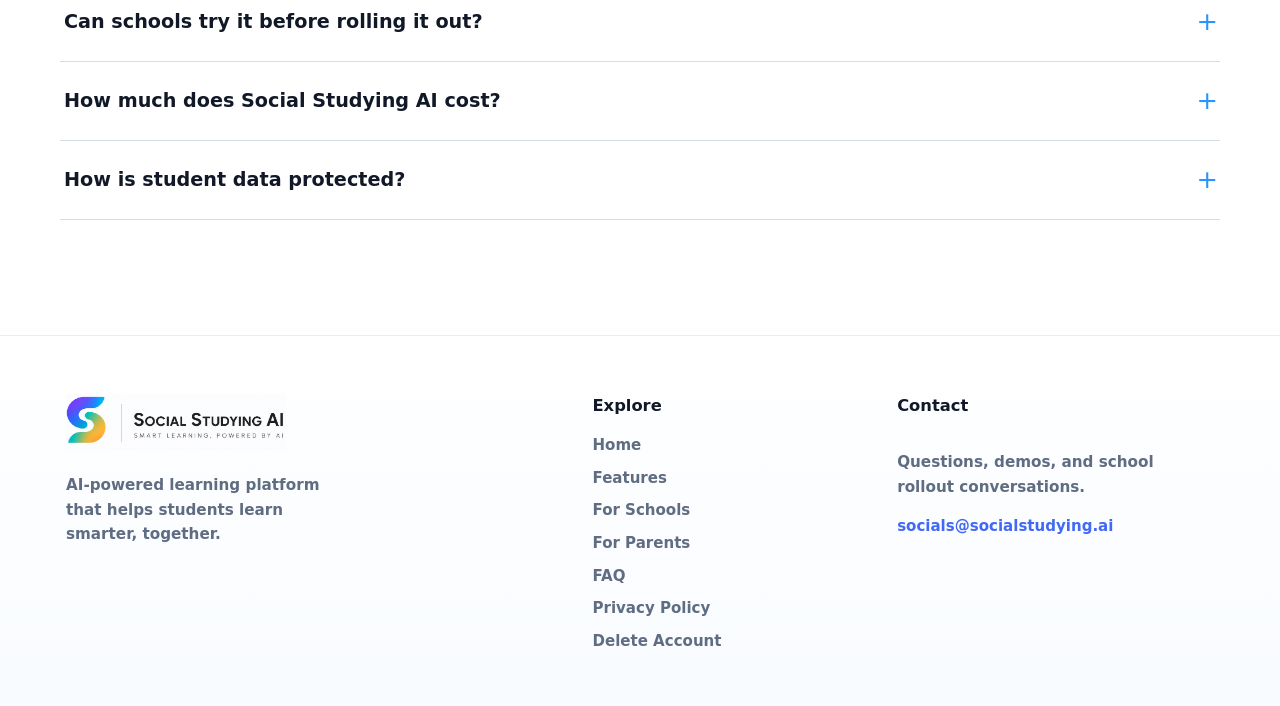
==== commit f3215eac: "Add account deletion portal, update footer navigation and static web app routing" ====
--- a/index.html
+++ b/index.html
@@ -446,13 +446,14 @@
           <a href="#for-parents">For Parents</a>
           <a href="#faq">FAQ</a>
           <a href="/privacy-policy">Privacy Policy</a>
+          <a href="/delete-account">Delete Account</a>
         </div>
       </nav>
 
       <div class="footer-contact">
         <h3>Contact</h3>
         <p>Questions, demos, and school rollout conversations.</p>
-        <a href="mailto:hello@socialstudying.ai">socials@socialstudying.ai</a>
+        <a href="mailto:socials@socialstudying.ai">socials@socialstudying.ai</a>
       </div>
     </footer>
 
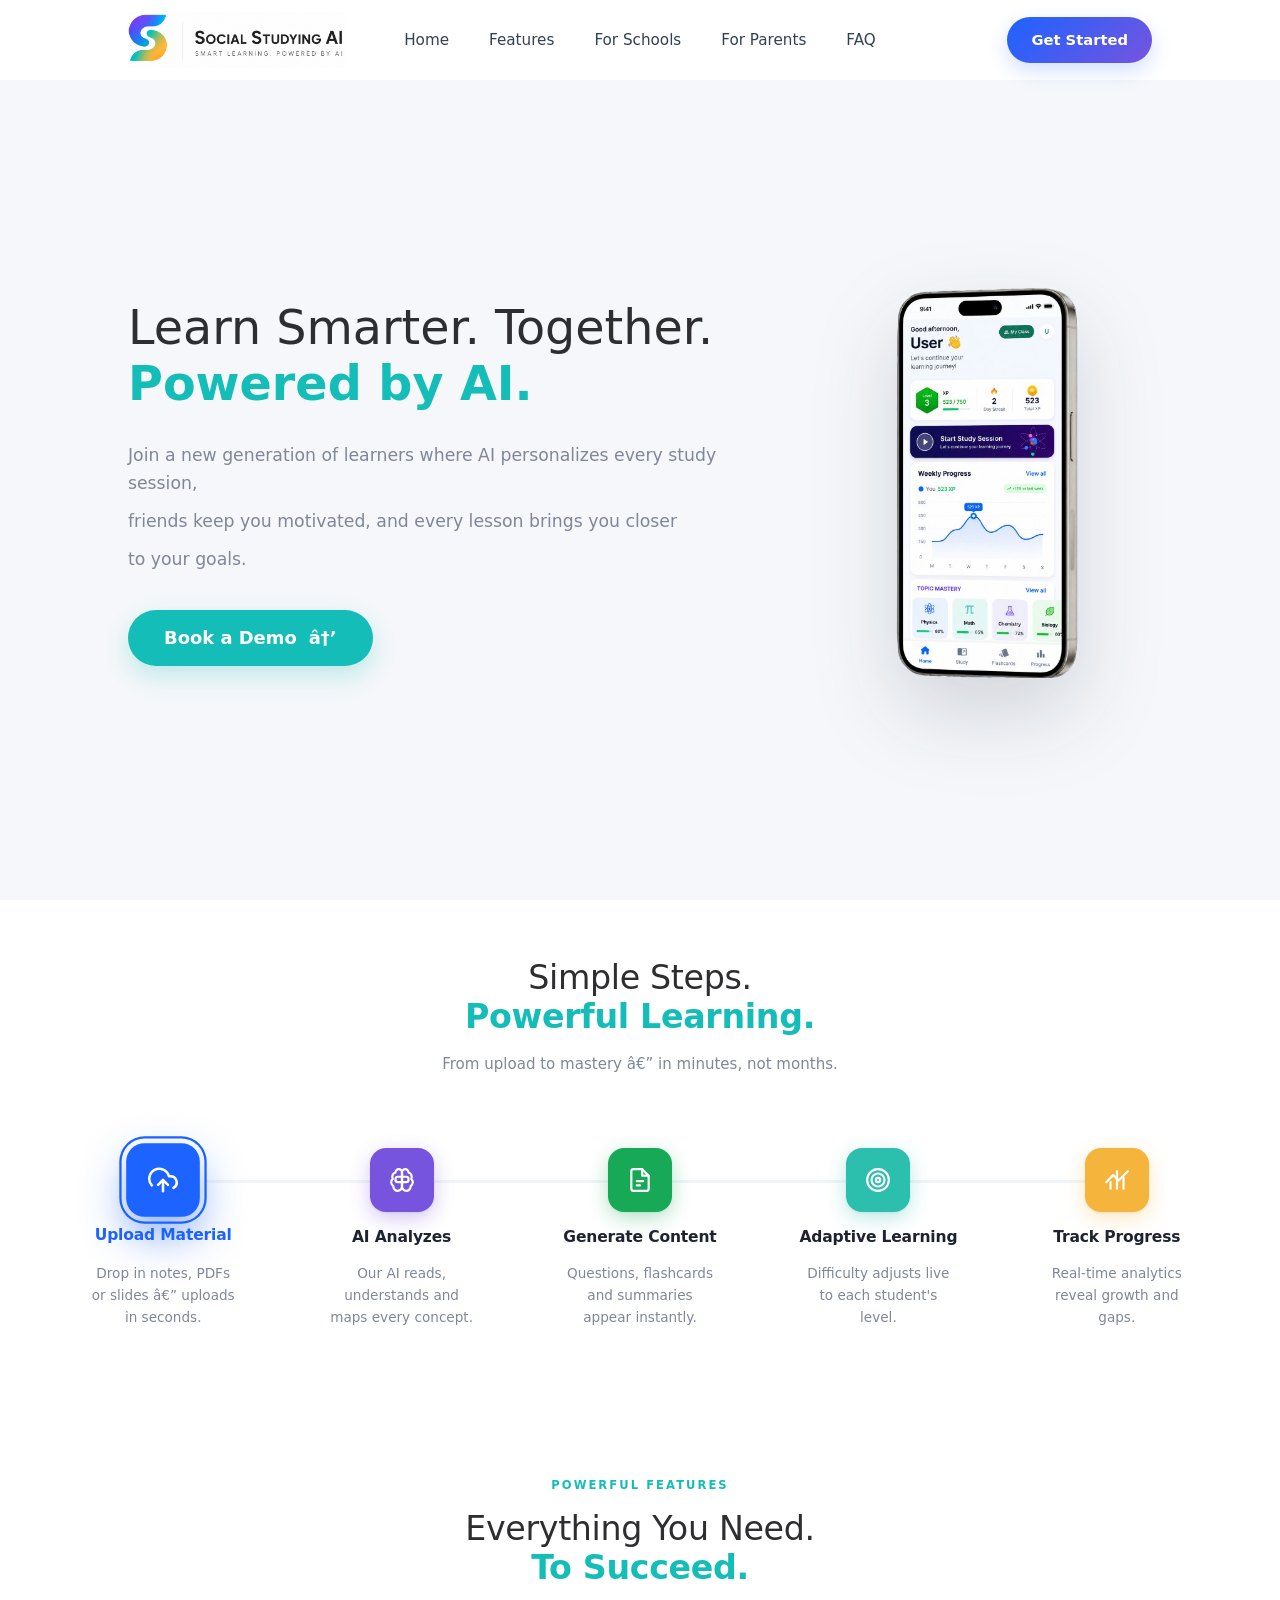
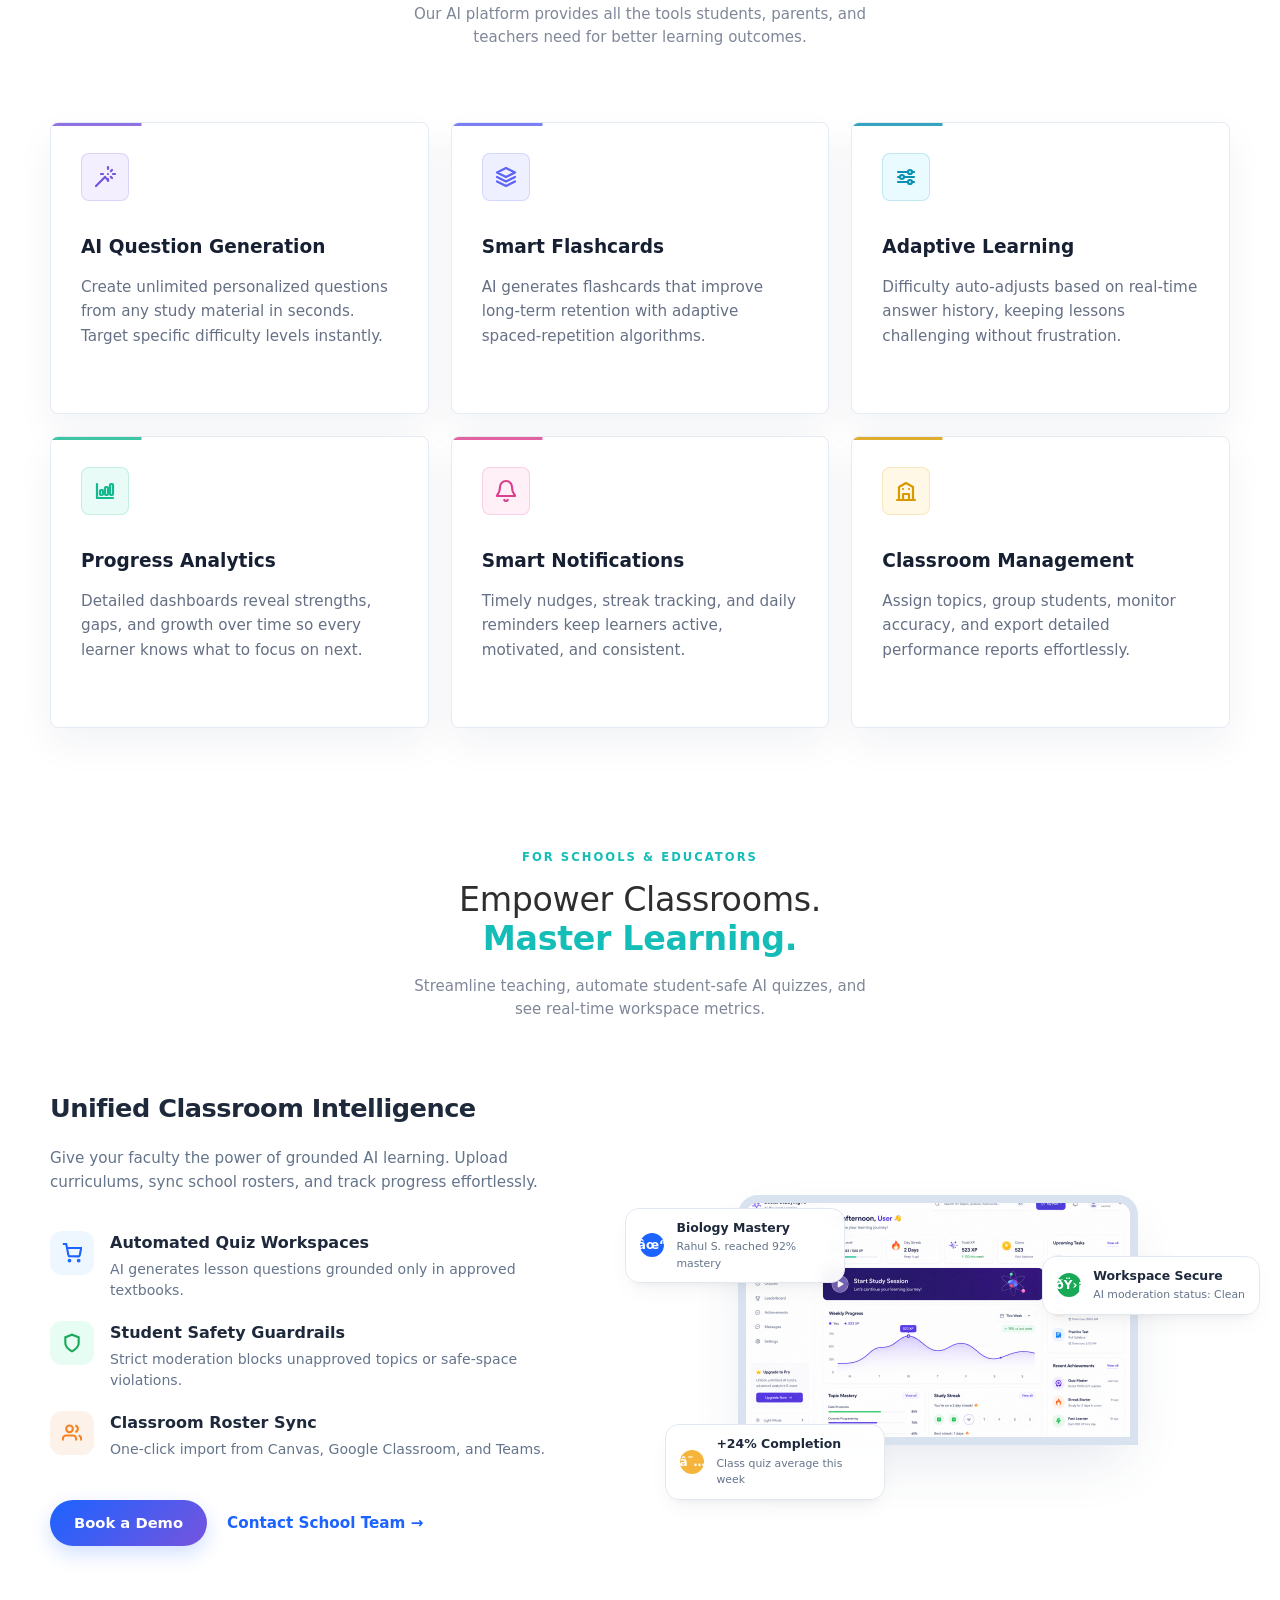
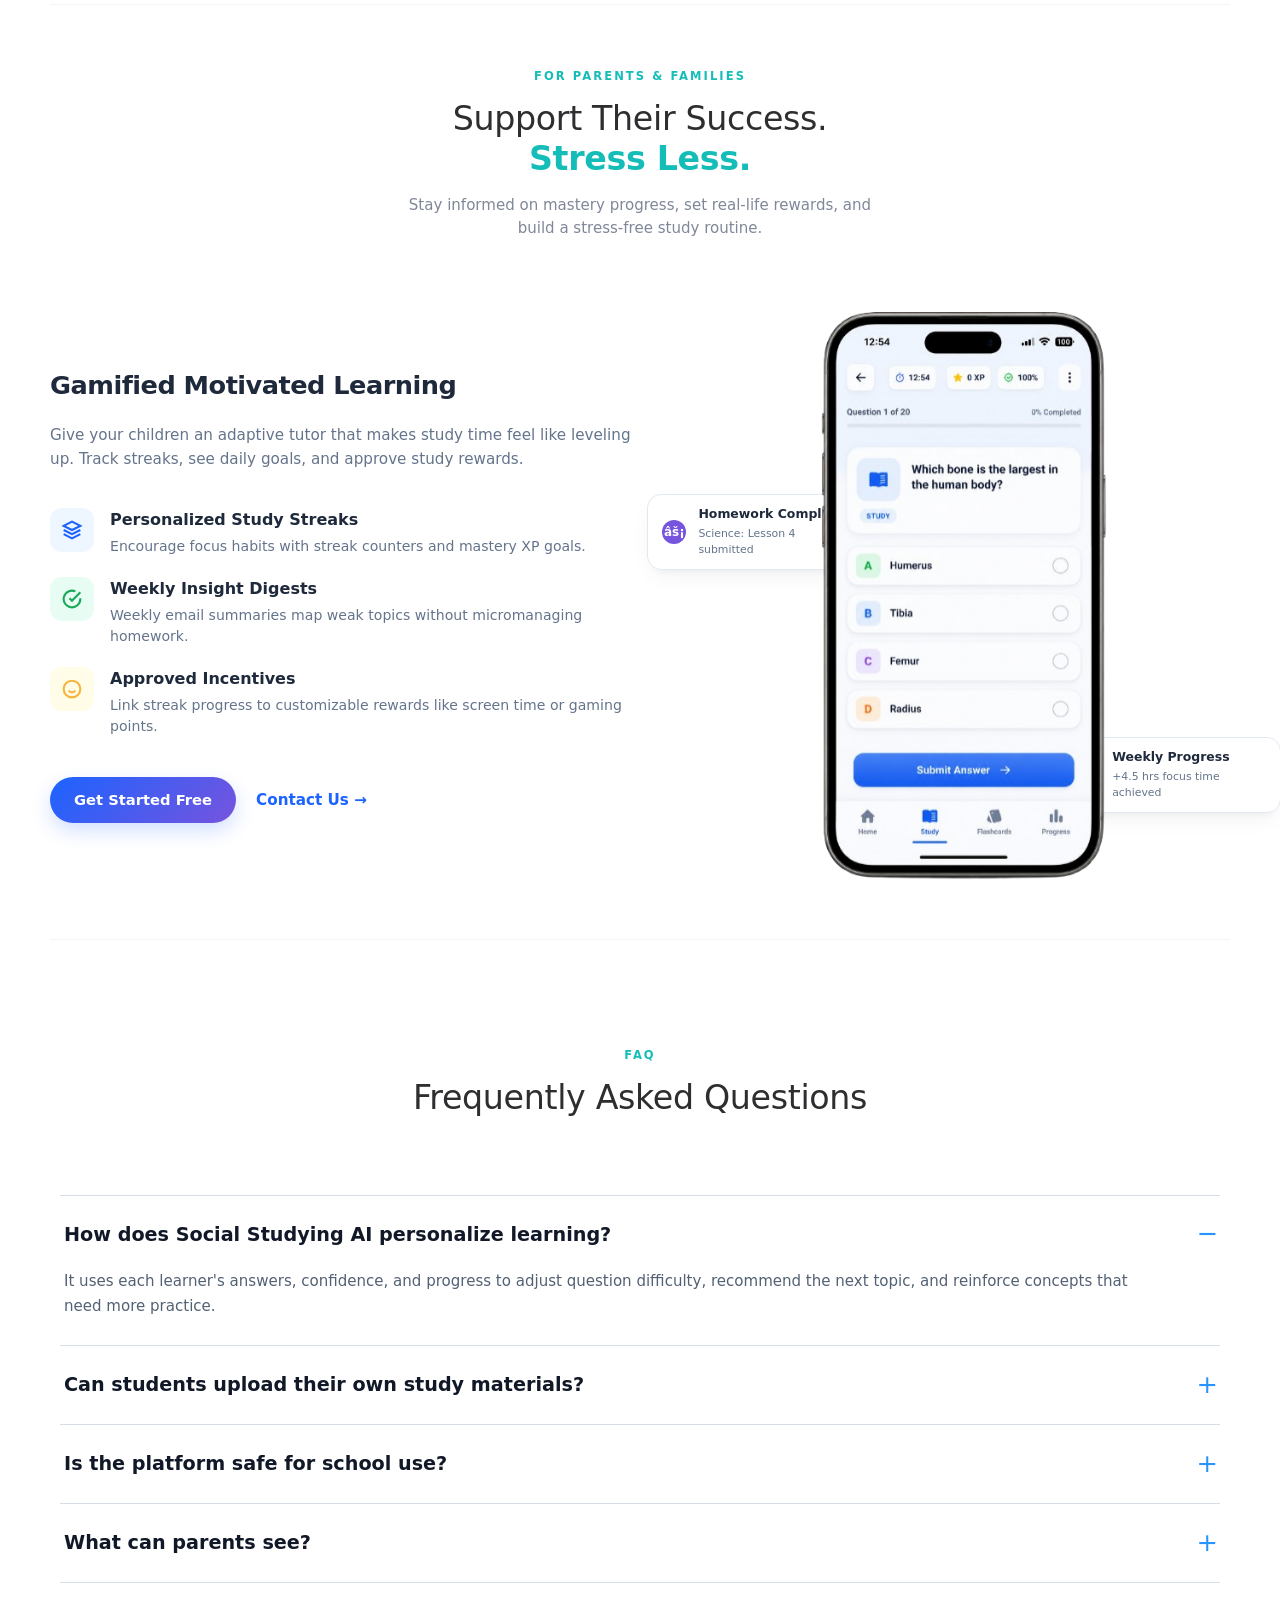
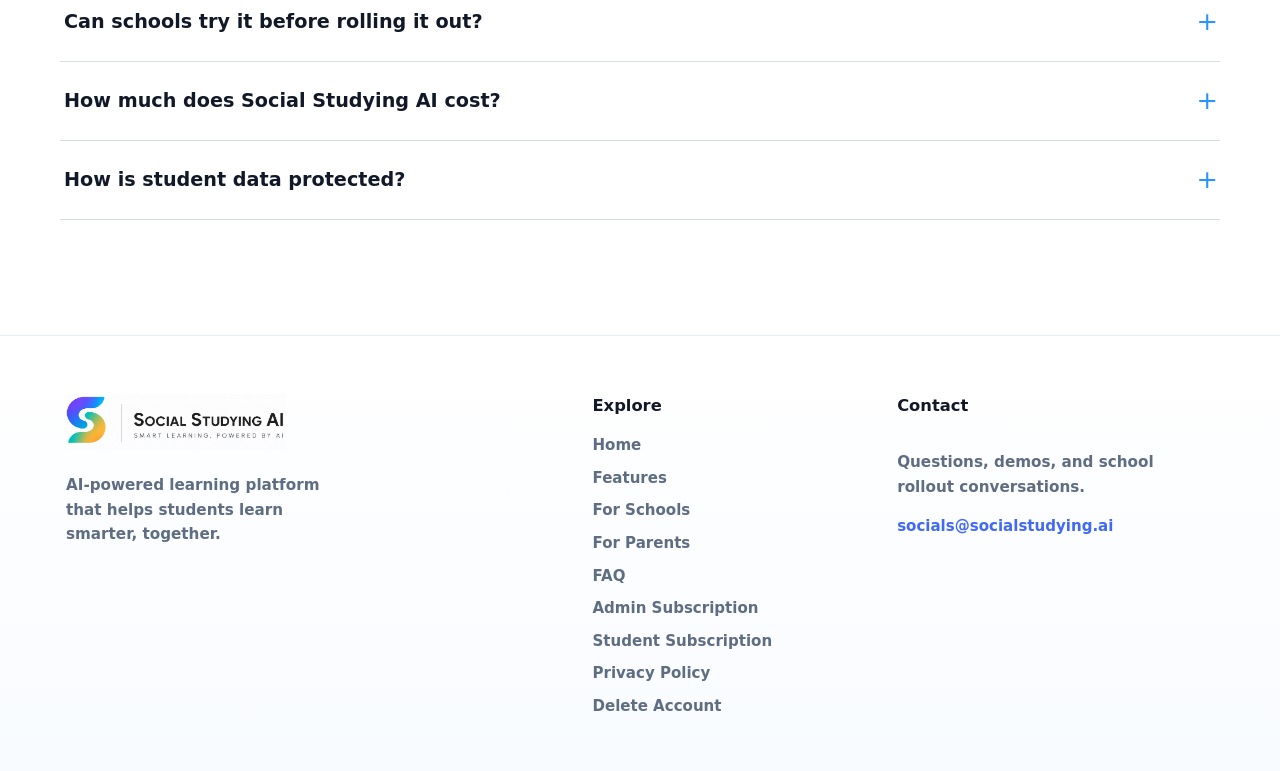
==== commit 16d573c6: "feat: implement complete Stripe subscription flow with admin OTP and student recurring billing" ====
--- a/index.html
+++ b/index.html
@@ -1,4 +1,4 @@
-<!doctype html>
+﻿<!doctype html>
 <html lang="en">
   <head>
     <meta charset="utf-8">
@@ -38,7 +38,7 @@
           </p>
           <a href="#contact" class="btn-hero-cta">
             Book a Demo
-            <span aria-hidden="true">→</span>
+            <span aria-hidden="true">â†’</span>
           </a>
         </div>
 
@@ -47,13 +47,13 @@
         </div>
       </section>
 
-      <!-- ══════════ HOW IT WORKS ══════════ -->
+      <!-- â•â•â•â•â•â•â•â•â•â• HOW IT WORKS â•â•â•â•â•â•â•â•â•â• -->
       <section class="hiw-section section-pad" id="how-it-works" aria-labelledby="hiw-title">
 
         <div class="hiw-head reveal">
          
           <h2 id="hiw-title">Simple Steps.<br><span>Powerful Learning.</span></h2>
-          <p class="hiw-sub">From upload to mastery — in minutes, not months.</p>
+          <p class="hiw-sub">From upload to mastery â€” in minutes, not months.</p>
         </div>
 
         <div class="hiw-steps" role="list">
@@ -71,7 +71,7 @@
               </svg>
             </div>
             <h3>Upload Material</h3>
-            <p>Drop in notes, PDFs or slides — uploads in seconds.</p>
+            <p>Drop in notes, PDFs or slides â€” uploads in seconds.</p>
           </div>
 
           <!-- Step 2 -->
@@ -137,7 +137,7 @@
         </div><!-- /.hiw-steps -->
 
       </section>
-      <!-- ══════════════════════════════════ -->
+      <!-- â•â•â•â•â•â•â•â•â•â•â•â•â•â•â•â•â•â•â•â•â•â•â•â•â•â•â•â•â•â•â•â•â•â• -->
 <section class="product-features-section section-pad" id="features" aria-labelledby="features-title">
         <div class="hiw-head reveal">
           <span class="hiw-kicker">POWERFUL FEATURES</span>
@@ -234,7 +234,7 @@
           </article>
         </div>
       </section>
-      <!-- ══════════ SCHOOLS & EDUCATORS ══════════ -->
+      <!-- â•â•â•â•â•â•â•â•â•â• SCHOOLS & EDUCATORS â•â•â•â•â•â•â•â•â•â• -->
       <section class="schools-section section-pad" id="for-schools" aria-labelledby="schools-title">
         <div class="hiw-head reveal">
           <span class="hiw-kicker">FOR SCHOOLS &amp; EDUCATORS</span>
@@ -290,21 +290,21 @@
 
             <!-- Floating UI Cards -->
             <div class="floating-ui-card f-ui-1">
-              <span class="f-ui-icon bg-blue">✓</span>
+              <span class="f-ui-icon bg-blue">âœ“</span>
               <div>
                 <strong>Biology Mastery</strong>
                 <p>Rahul S. reached 92% mastery</p>
               </div>
             </div>
             <div class="floating-ui-card f-ui-2">
-              <span class="f-ui-icon bg-green">🛡</span>
+              <span class="f-ui-icon bg-green">ðŸ›¡</span>
               <div>
                 <strong>Workspace Secure</strong>
                 <p>AI moderation status: Clean</p>
               </div>
             </div>
             <div class="floating-ui-card f-ui-3">
-              <span class="f-ui-icon bg-yellow">★</span>
+              <span class="f-ui-icon bg-yellow">â˜…</span>
               <div>
                 <strong>+24% Completion</strong>
                 <p>Class quiz average this week</p>
@@ -315,7 +315,7 @@
 
       </section>
 
-      <!-- ══════════ PARENTS & FAMILIES ══════════ -->
+      <!-- â•â•â•â•â•â•â•â•â•â• PARENTS & FAMILIES â•â•â•â•â•â•â•â•â•â• -->
       <section class="parents-section section-pad" id="for-parents" aria-labelledby="parents-title">
         <div class="hiw-head reveal">
           <span class="hiw-kicker">FOR PARENTS &amp; FAMILIES</span>
@@ -371,14 +371,14 @@
 
             <!-- Floating UI Cards -->
             <div class="floating-ui-card m-ui-1">
-              <span class="f-ui-icon bg-purple">⚡</span>
+              <span class="f-ui-icon bg-purple">âš¡</span>
               <div>
                 <strong>Homework Complete</strong>
                 <p>Science: Lesson 4 submitted</p>
               </div>
             </div>
             <div class="floating-ui-card m-ui-2">
-              <span class="f-ui-icon bg-yellow">🔥</span>
+              <span class="f-ui-icon bg-yellow">ðŸ”¥</span>
               <div>
                 <strong>Weekly Progress</strong>
                 <p>+4.5 hrs focus time achieved</p>
@@ -445,6 +445,8 @@
           <a href="#for-schools">For Schools</a>
           <a href="#for-parents">For Parents</a>
           <a href="#faq">FAQ</a>
+          <a href="/subscribe">Admin Subscription</a>
+          <a href="/student-subscribe">Student Subscription</a>
           <a href="/privacy-policy">Privacy Policy</a>
           <a href="/delete-account">Delete Account</a>
         </div>
@@ -457,13 +459,13 @@
       </div>
     </footer>
 
-    <!-- ══════════ POPUP MODAL FORM ══════════ -->
+    <!-- â•â•â•â•â•â•â•â•â•â• POPUP MODAL FORM â•â•â•â•â•â•â•â•â•â• -->
     <div class="modal-overlay" id="demo-modal" aria-hidden="true">
       <div class="modal-container" role="dialog" aria-modal="true" aria-labelledby="modal-title" aria-describedby="modal-description">
         <button class="modal-close" aria-label="Close modal" id="close-modal-btn">&times;</button>
         <div class="modal-header">
           <h2 id="modal-title">Book a Demo</h2>
-          <p id="modal-description">Choose a date and time that works for you. We’ll email you a confirmation.</p>
+          <p id="modal-description">Choose a date and time that works for you. Weâ€™ll email you a confirmation.</p>
         </div>
         <form class="modal-form" id="demo-booking-form">
           <div class="form-row">
@@ -495,7 +497,7 @@
           
           <p class="form-status" id="booking-status" role="status" aria-live="polite"></p>
           <div class="form-submit">
-            <button type="submit" class="btn-submit">Book a Demo <span aria-hidden="true">→</span></button>
+            <button type="submit" class="btn-submit">Book a Demo <span aria-hidden="true">â†’</span></button>
           </div>
         </form>
       </div>
@@ -504,3 +506,4 @@
     <script src="script.js?v=3.2"></script>
   </body>
 </html>
+
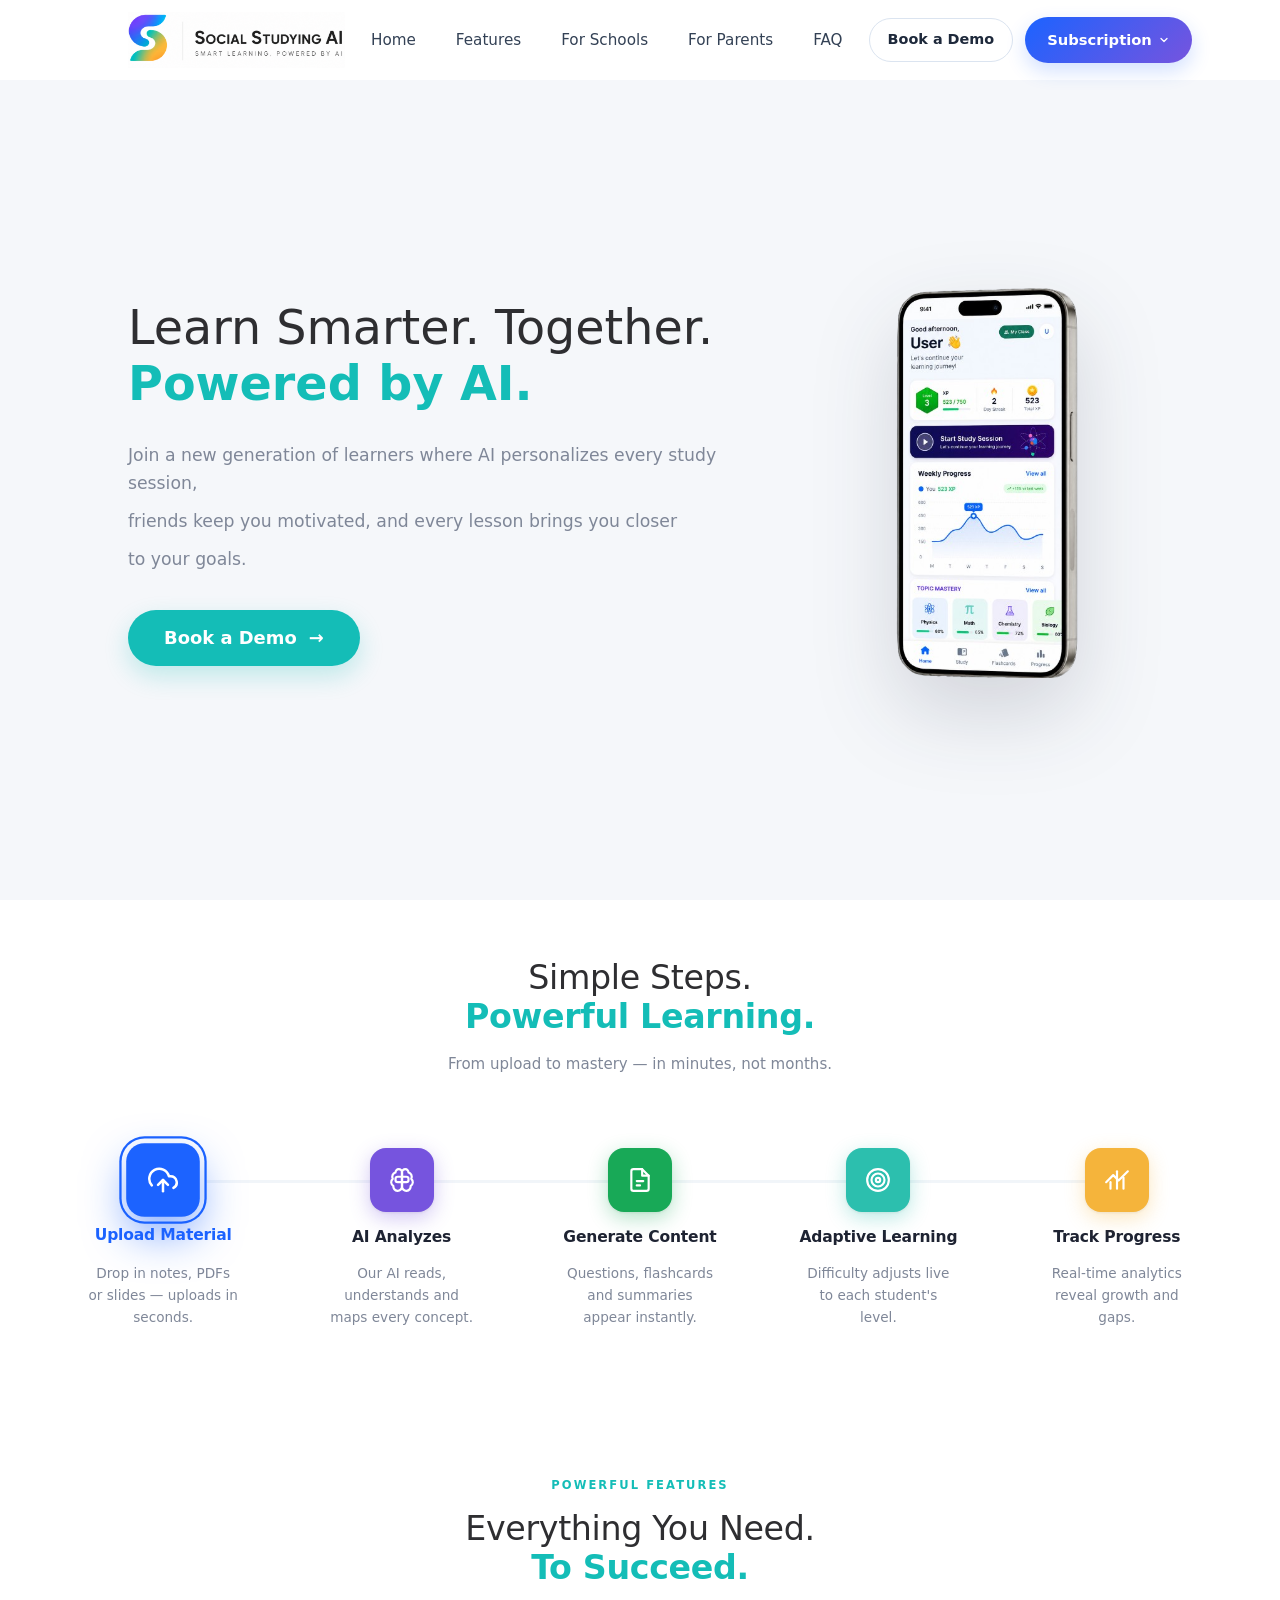
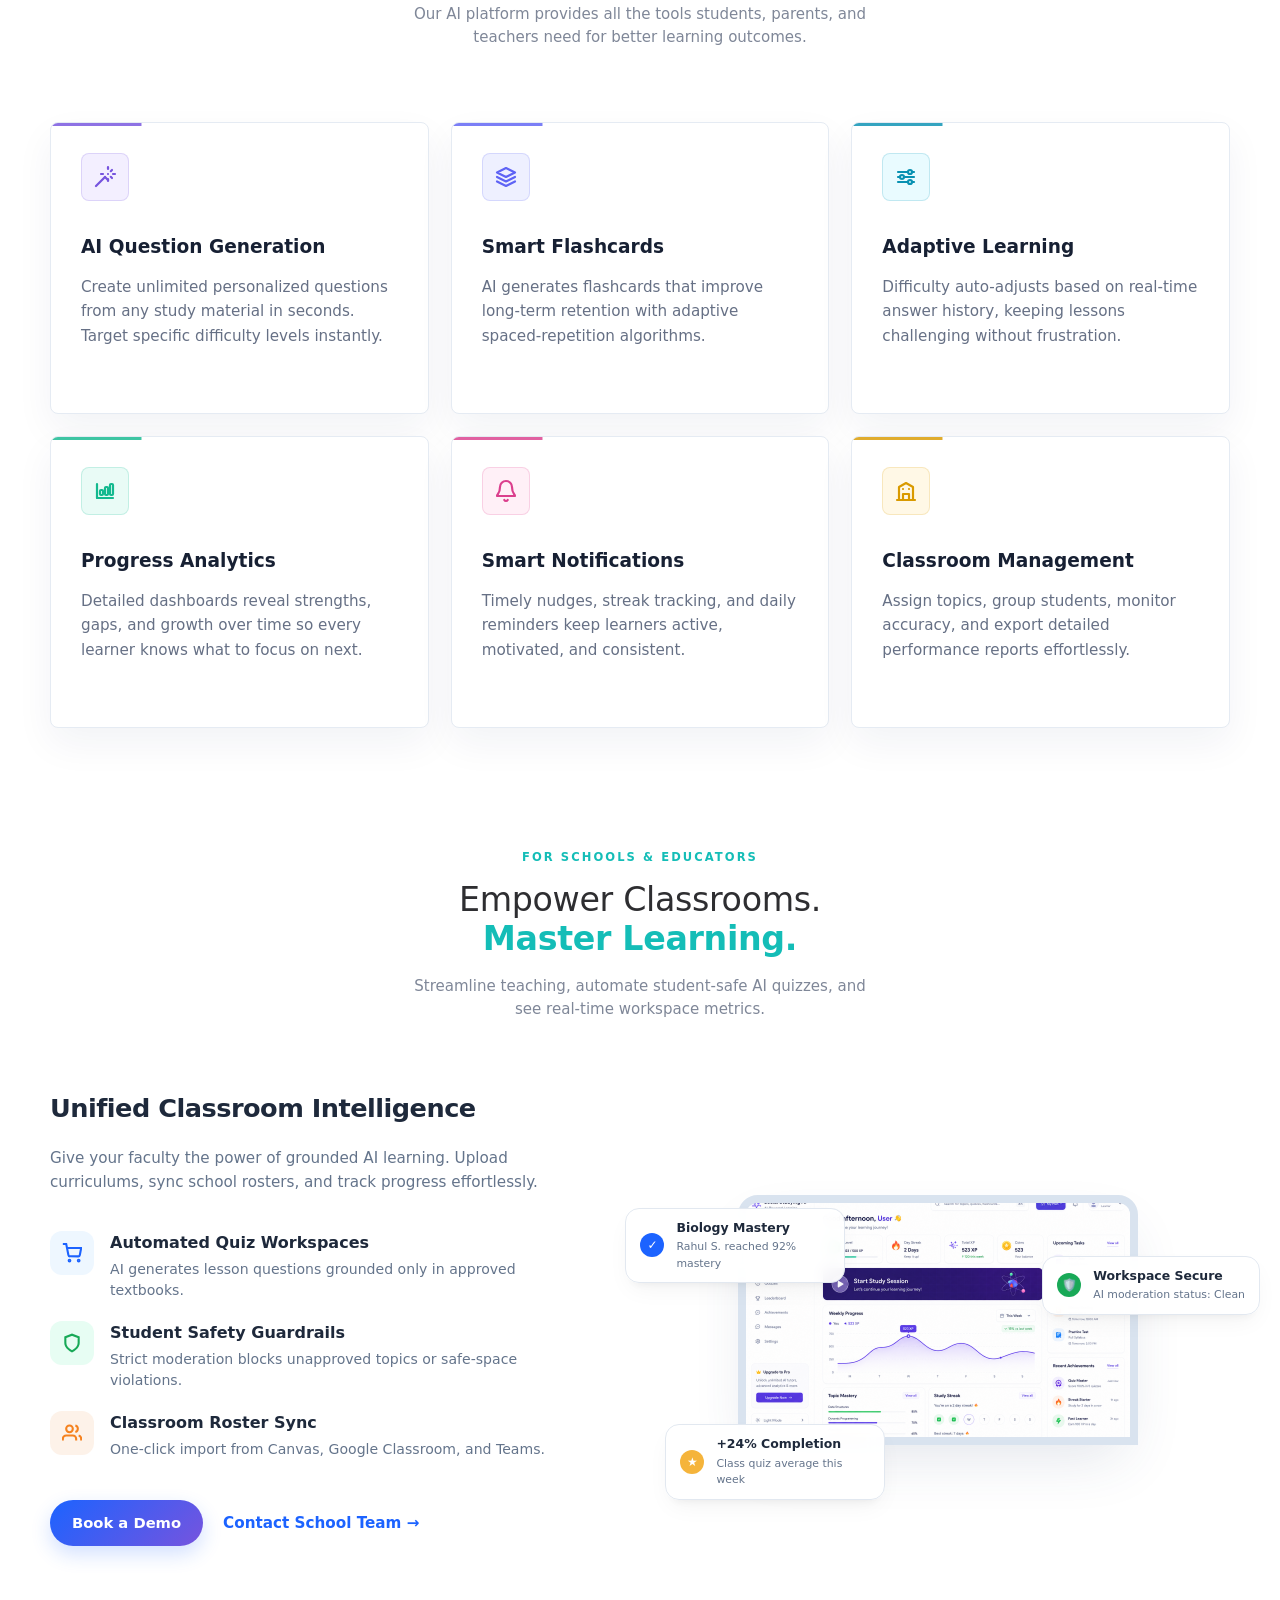
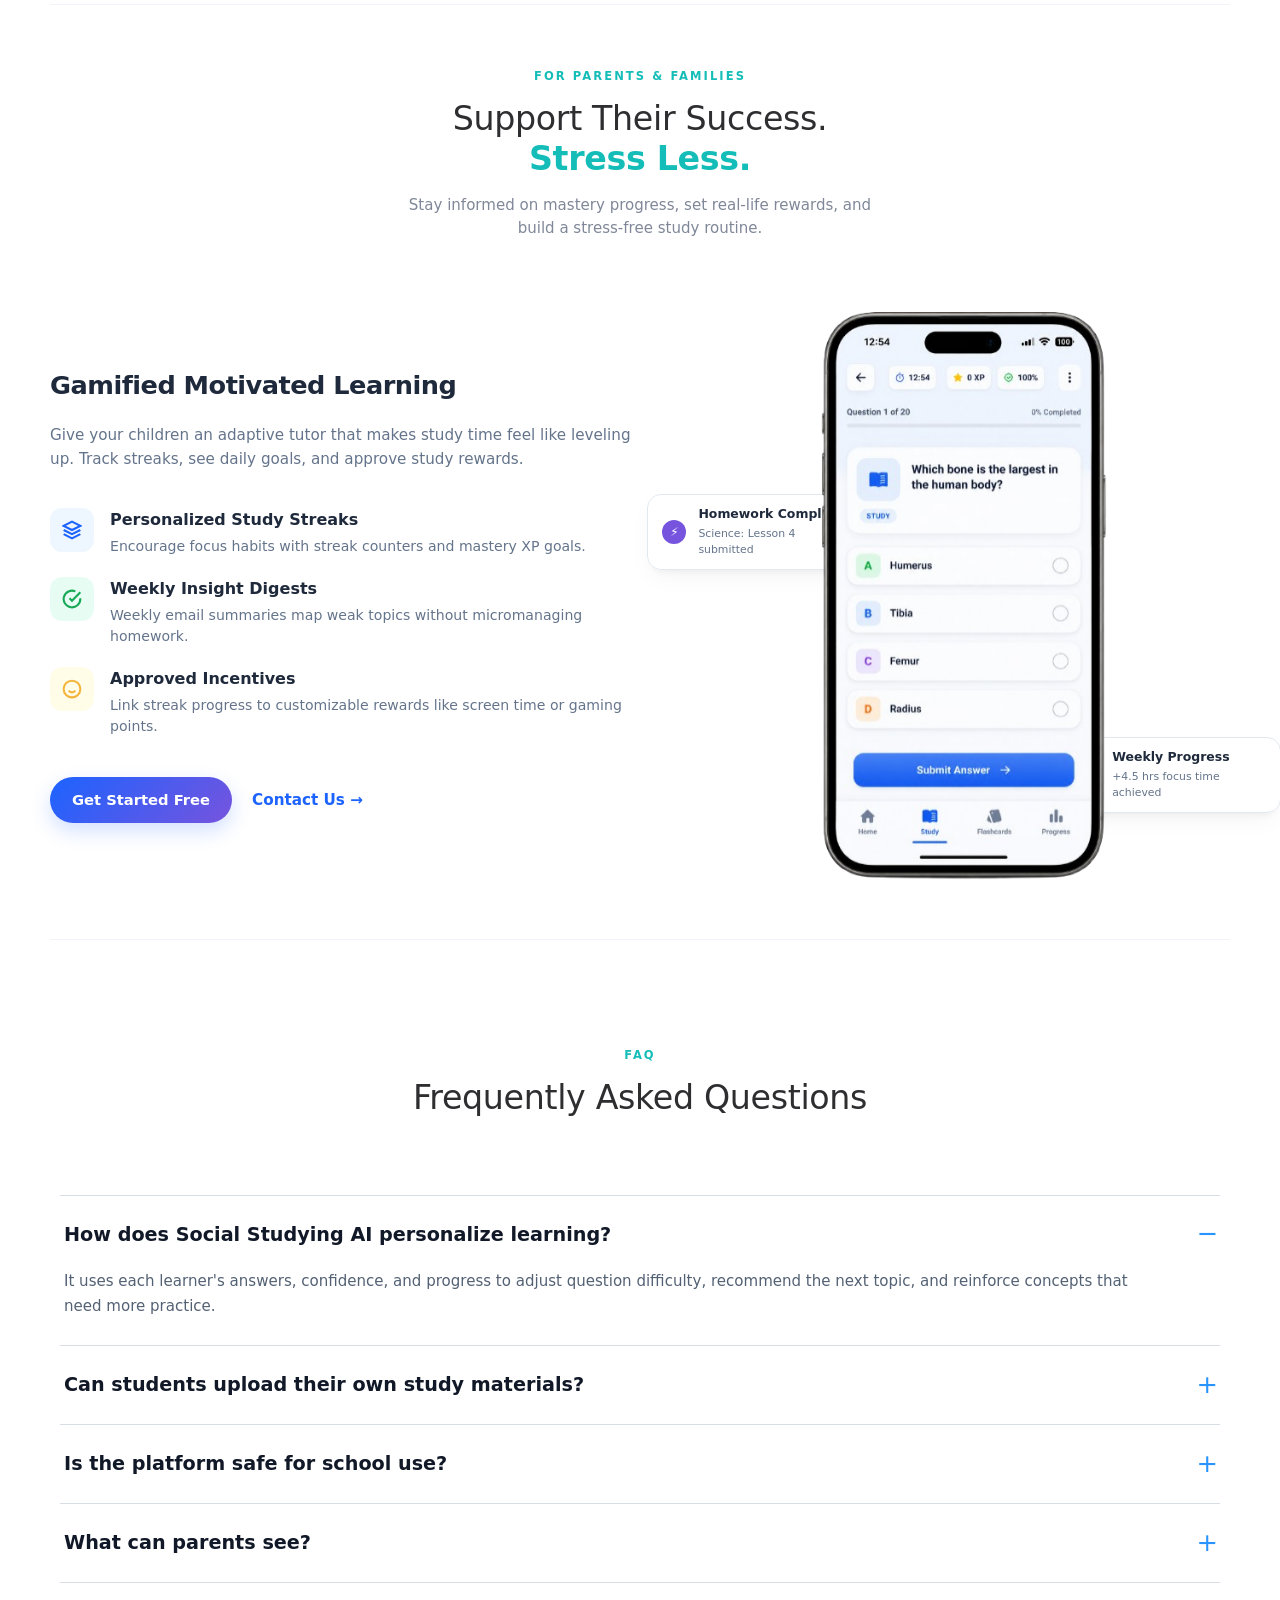
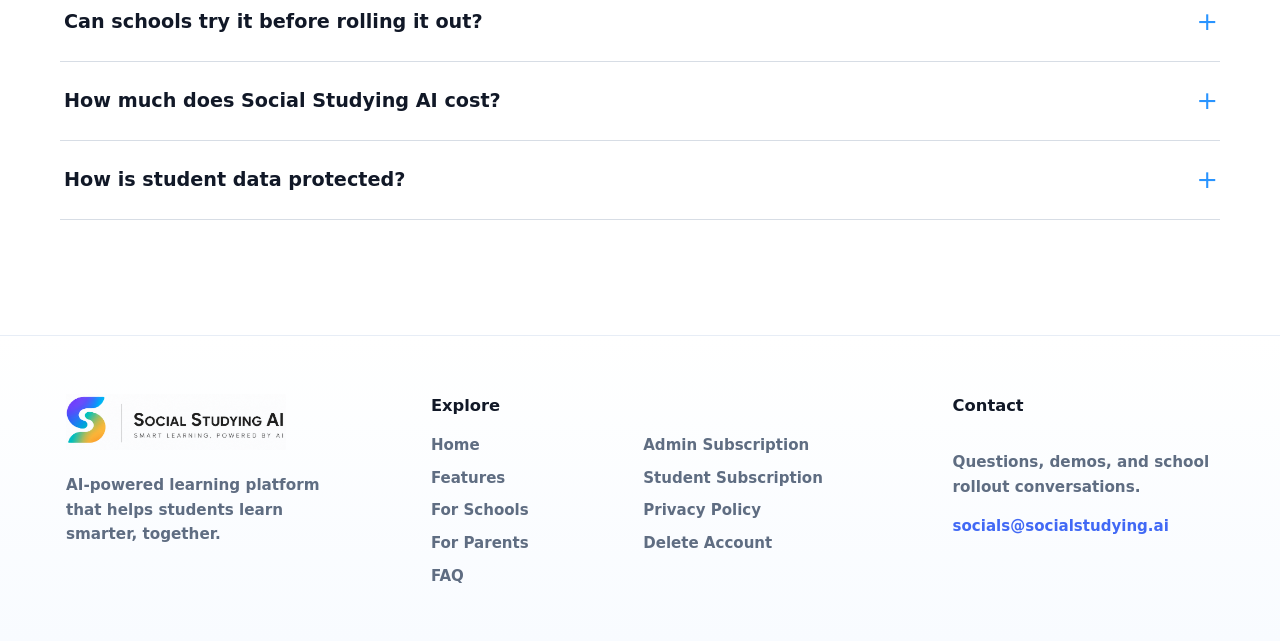
==== commit 6b01ed57: "fix: update demo button encoding, split explore footer into 2 columns, and add subscription button i" ====
--- a/index.html
+++ b/index.html
@@ -1,4 +1,4 @@
-﻿<!doctype html>
+<!doctype html>
 <html lang="en">
   <head>
     <meta charset="utf-8">
@@ -24,7 +24,25 @@
         <a href="#for-parents">For Parents</a>
         <a href="#faq">FAQ</a>
       </nav>
-      <a class="header-subscribe" href="#hero">Get Started</a>
+      <div class="header-cta-group">
+        <button type="button" class="header-demo-btn" data-open-modal>Book a Demo</button>
+        <div class="header-sub-dropdown">
+          <a class="header-subscribe" href="/subscribe">
+            <span>Subscription</span>
+            <svg class="sub-chevron" width="12" height="12" viewBox="0 0 24 24" fill="none" stroke="currentColor" stroke-width="2.5" stroke-linecap="round" stroke-linejoin="round" aria-hidden="true"><polyline points="6 9 12 15 18 9"></polyline></svg>
+          </a>
+          <div class="header-sub-menu">
+            <a href="/subscribe" class="sub-menu-item">
+              <span class="sub-item-title">Admin Workspace</span>
+              <span class="sub-item-desc">For schools, educators &amp; teams ($99/mo)</span>
+            </a>
+            <a href="/student-subscribe" class="sub-menu-item">
+              <span class="sub-item-title">Student Subscription</span>
+              <span class="sub-item-desc">Unlimited AI practice &amp; self-study ($10/mo)</span>
+            </a>
+          </div>
+        </div>
+      </div>
     </header>
 
     <main id="home">
@@ -38,7 +56,7 @@
           </p>
           <a href="#contact" class="btn-hero-cta">
             Book a Demo
-            <span aria-hidden="true">â†’</span>
+            <span aria-hidden="true">&rarr;</span>
           </a>
         </div>
 
@@ -47,13 +65,13 @@
         </div>
       </section>
 
-      <!-- â•â•â•â•â•â•â•â•â•â• HOW IT WORKS â•â•â•â•â•â•â•â•â•â• -->
+      <!-- ────────── HOW IT WORKS ────────── -->
       <section class="hiw-section section-pad" id="how-it-works" aria-labelledby="hiw-title">
 
         <div class="hiw-head reveal">
          
           <h2 id="hiw-title">Simple Steps.<br><span>Powerful Learning.</span></h2>
-          <p class="hiw-sub">From upload to mastery â€” in minutes, not months.</p>
+          <p class="hiw-sub">From upload to mastery &mdash; in minutes, not months.</p>
         </div>
 
         <div class="hiw-steps" role="list">
@@ -71,7 +89,7 @@
               </svg>
             </div>
             <h3>Upload Material</h3>
-            <p>Drop in notes, PDFs or slides â€” uploads in seconds.</p>
+            <p>Drop in notes, PDFs or slides &mdash; uploads in seconds.</p>
           </div>
 
           <!-- Step 2 -->
@@ -137,8 +155,8 @@
         </div><!-- /.hiw-steps -->
 
       </section>
-      <!-- â•â•â•â•â•â•â•â•â•â•â•â•â•â•â•â•â•â•â•â•â•â•â•â•â•â•â•â•â•â•â•â•â•â• -->
-<section class="product-features-section section-pad" id="features" aria-labelledby="features-title">
+      <!-- ────────────────────────────────── -->
+      <section class="product-features-section section-pad" id="features" aria-labelledby="features-title">
         <div class="hiw-head reveal">
           <span class="hiw-kicker">POWERFUL FEATURES</span>
           <h2 id="features-title">Everything You Need.<br><span>To Succeed.</span></h2>
@@ -234,7 +252,7 @@
           </article>
         </div>
       </section>
-      <!-- â•â•â•â•â•â•â•â•â•â• SCHOOLS & EDUCATORS â•â•â•â•â•â•â•â•â•â• -->
+      <!-- ────────── SCHOOLS & EDUCATORS ────────── -->
       <section class="schools-section section-pad" id="for-schools" aria-labelledby="schools-title">
         <div class="hiw-head reveal">
           <span class="hiw-kicker">FOR SCHOOLS &amp; EDUCATORS</span>
@@ -290,21 +308,21 @@
 
             <!-- Floating UI Cards -->
             <div class="floating-ui-card f-ui-1">
-              <span class="f-ui-icon bg-blue">âœ“</span>
+              <span class="f-ui-icon bg-blue">&#10003;</span>
               <div>
                 <strong>Biology Mastery</strong>
                 <p>Rahul S. reached 92% mastery</p>
               </div>
             </div>
             <div class="floating-ui-card f-ui-2">
-              <span class="f-ui-icon bg-green">ðŸ›¡</span>
+              <span class="f-ui-icon bg-green">&#128737;&#65039;</span>
               <div>
                 <strong>Workspace Secure</strong>
                 <p>AI moderation status: Clean</p>
               </div>
             </div>
             <div class="floating-ui-card f-ui-3">
-              <span class="f-ui-icon bg-yellow">â˜…</span>
+              <span class="f-ui-icon bg-yellow">&#9733;</span>
               <div>
                 <strong>+24% Completion</strong>
                 <p>Class quiz average this week</p>
@@ -315,7 +333,7 @@
 
       </section>
 
-      <!-- â•â•â•â•â•â•â•â•â•â• PARENTS & FAMILIES â•â•â•â•â•â•â•â•â•â• -->
+      <!-- ────────── PARENTS & FAMILIES ────────── -->
       <section class="parents-section section-pad" id="for-parents" aria-labelledby="parents-title">
         <div class="hiw-head reveal">
           <span class="hiw-kicker">FOR PARENTS &amp; FAMILIES</span>
@@ -371,14 +389,14 @@
 
             <!-- Floating UI Cards -->
             <div class="floating-ui-card m-ui-1">
-              <span class="f-ui-icon bg-purple">âš¡</span>
+              <span class="f-ui-icon bg-purple">&#9889;</span>
               <div>
                 <strong>Homework Complete</strong>
                 <p>Science: Lesson 4 submitted</p>
               </div>
             </div>
             <div class="floating-ui-card m-ui-2">
-              <span class="f-ui-icon bg-yellow">ðŸ”¥</span>
+              <span class="f-ui-icon bg-yellow">&#128293;</span>
               <div>
                 <strong>Weekly Progress</strong>
                 <p>+4.5 hrs focus time achieved</p>
@@ -427,7 +445,7 @@
         </div>
       </section>
 
-</main>
+    </main>
 
     <footer class="site-footer">
       <div class="footer-brand">
@@ -439,16 +457,20 @@
 
       <nav class="footer-links" aria-label="Footer navigation">
         <h3>Explore</h3>
-        <div>
-          <a href="#hero">Home</a>
-          <a href="#features">Features</a>
-          <a href="#for-schools">For Schools</a>
-          <a href="#for-parents">For Parents</a>
-          <a href="#faq">FAQ</a>
-          <a href="/subscribe">Admin Subscription</a>
-          <a href="/student-subscribe">Student Subscription</a>
-          <a href="/privacy-policy">Privacy Policy</a>
-          <a href="/delete-account">Delete Account</a>
+        <div class="footer-explore-cols">
+          <div class="footer-col">
+            <a href="#hero">Home</a>
+            <a href="#features">Features</a>
+            <a href="#for-schools">For Schools</a>
+            <a href="#for-parents">For Parents</a>
+            <a href="#faq">FAQ</a>
+          </div>
+          <div class="footer-col">
+            <a href="/subscribe">Admin Subscription</a>
+            <a href="/student-subscribe">Student Subscription</a>
+            <a href="/privacy-policy">Privacy Policy</a>
+            <a href="/delete-account">Delete Account</a>
+          </div>
         </div>
       </nav>
 
@@ -459,13 +481,13 @@
       </div>
     </footer>
 
-    <!-- â•â•â•â•â•â•â•â•â•â• POPUP MODAL FORM â•â•â•â•â•â•â•â•â•â• -->
+    <!-- ────────── POPUP MODAL FORM ────────── -->
     <div class="modal-overlay" id="demo-modal" aria-hidden="true">
       <div class="modal-container" role="dialog" aria-modal="true" aria-labelledby="modal-title" aria-describedby="modal-description">
         <button class="modal-close" aria-label="Close modal" id="close-modal-btn">&times;</button>
         <div class="modal-header">
           <h2 id="modal-title">Book a Demo</h2>
-          <p id="modal-description">Choose a date and time that works for you. Weâ€™ll email you a confirmation.</p>
+          <p id="modal-description">Choose a date and time that works for you. We'll email you a confirmation.</p>
         </div>
         <form class="modal-form" id="demo-booking-form">
           <div class="form-row">
@@ -497,7 +519,7 @@
           
           <p class="form-status" id="booking-status" role="status" aria-live="polite"></p>
           <div class="form-submit">
-            <button type="submit" class="btn-submit">Book a Demo <span aria-hidden="true">â†’</span></button>
+            <button type="submit" class="btn-submit">Book a Demo <span aria-hidden="true">&rarr;</span></button>
           </div>
         </form>
       </div>
--- a/styles.css
+++ b/styles.css
@@ -296,14 +296,51 @@
   outline: 0;
 }
 
-.header-subscribe {
+.header-cta-group {
   grid-column: 3;
   justify-self: end;
+  display: flex;
+  align-items: center;
+  gap: 12px;
+}
+
+.header-demo-btn {
   display: inline-flex;
   align-items: center;
   justify-content: center;
+  min-height: 44px;
+  padding: 0 18px;
+  border-radius: 99px;
+  border: 1.5px solid #dbe4f0;
+  background: #ffffff;
+  color: #1e293b;
+  font-size: 0.9rem;
+  font-weight: 700;
+  white-space: nowrap;
+  text-decoration: none;
+  transition: all 180ms ease;
+  cursor: pointer;
+}
+
+.header-demo-btn:hover {
+  border-color: #1c63ff;
+  color: #1c63ff;
+  background: #f8fbff;
+  transform: translateY(-1px);
+}
+
+.header-sub-dropdown {
+  position: relative;
+  display: inline-flex;
+}
+
+.header-subscribe {
+  display: inline-flex;
+  align-items: center;
+  justify-content: center;
+  gap: 6px;
   min-height: 46px;
-  padding: 0 24px;
+  padding: 0 22px;
   border-radius: 99px;
   background: linear-gradient(135deg, #1c63ff 0%, #7654de 100%);
   color: #ffffff;
@@ -312,6 +349,15 @@
   white-space: nowrap;
   box-shadow: 0 8px 20px rgba(28, 99, 255, 0.2);
   transition: transform 180ms ease, box-shadow 180ms ease, filter 180ms ease;
+  text-decoration: none;
+}
+
+.header-subscribe .sub-chevron {
+  transition: transform 200ms ease;
+}
+
+.header-sub-dropdown:hover .sub-chevron {
+  transform: rotate(180deg);
 }
 
 .header-subscribe:hover,
@@ -321,6 +367,59 @@
   filter: brightness(1.05);
   outline: 0;
 }
+
+.header-sub-menu {
+  position: absolute;
+  top: calc(100% + 8px);
+  right: 0;
+  min-width: 250px;
+  padding: 8px;
+  background: #ffffff;
+  border-radius: 14px;
+  border: 1px solid #e2e8f0;
+  box-shadow: 0 14px 34px rgba(15, 23, 42, 0.12);
+  display: flex;
+  flex-direction: column;
+  gap: 4px;
+  opacity: 0;
+  visibility: hidden;
+  transform: translateY(6px);
+  transition: all 180ms cubic-bezier(0.4, 0, 0.2, 1);
+  z-index: 150;
+}
+
+.header-sub-dropdown:hover .header-sub-menu,
+.header-sub-dropdown:focus-within .header-sub-menu {
+  opacity: 1;
+  visibility: visible;
+  transform: translateY(0);
+}
+
+.sub-menu-item {
+  display: flex;
+  flex-direction: column;
+  padding: 10px 14px;
+  border-radius: 10px;
+  text-decoration: none;
+  transition: background 150ms ease;
+}
+
+.sub-menu-item:hover {
+  background: #f1f5f9;
+}
+
+.sub-item-title {
+  font-size: 0.88rem;
+  font-weight: 750;
+  color: #0f172a;
+}
+
+.sub-item-desc {
+  font-size: 0.74rem;
+  color: #64748b;
+  margin-top: 2px;
+}
+
 
 .site-nav {
   justify-self: center;
@@ -2462,7 +2561,7 @@
 
 .site-footer {
   display: grid;
-  grid-template-columns: minmax(260px, 1.5fr) minmax(150px, 0.8fr) minmax(220px, 1fr);
+  grid-template-columns: minmax(240px, 1.2fr) minmax(280px, 1.8fr) minmax(200px, 1fr);
   align-items: start;
   gap: clamp(28px, 4vw, 64px);
   width: 100%;
@@ -2565,9 +2664,25 @@
   font-weight: 900;
 }
 
-.footer-links div {
+.footer-explore-cols {
   display: grid;
+  grid-template-columns: auto auto;
+  column-gap: 36px;
+  row-gap: 10px;
+}
+
+.footer-col {
+  display: flex;
+  flex-direction: column;
   gap: 10px;
+}
+
+.footer-links > div:not(.footer-explore-cols) {
+  display: grid;
+  grid-auto-flow: column;
+  grid-template-rows: repeat(5, auto);
+  column-gap: 32px;
+  row-gap: 10px;
 }
 
 .footer-links a,
@@ -2575,6 +2690,7 @@
   color: #5f6d82;
   font-size: 0.94rem;
   font-weight: 700;
+  white-space: nowrap;
   transition: color 160ms ease, transform 160ms ease;
 }
 
@@ -2798,6 +2914,14 @@
     min-height: 36px;
     padding: 0 13px;
     font-size: 0.82rem;
+  }
+
+  .header-demo-btn {
+    display: none;
+  }
+
+  .header-cta-group {
+    gap: 0;
   }
 
   .header-subscribe {
